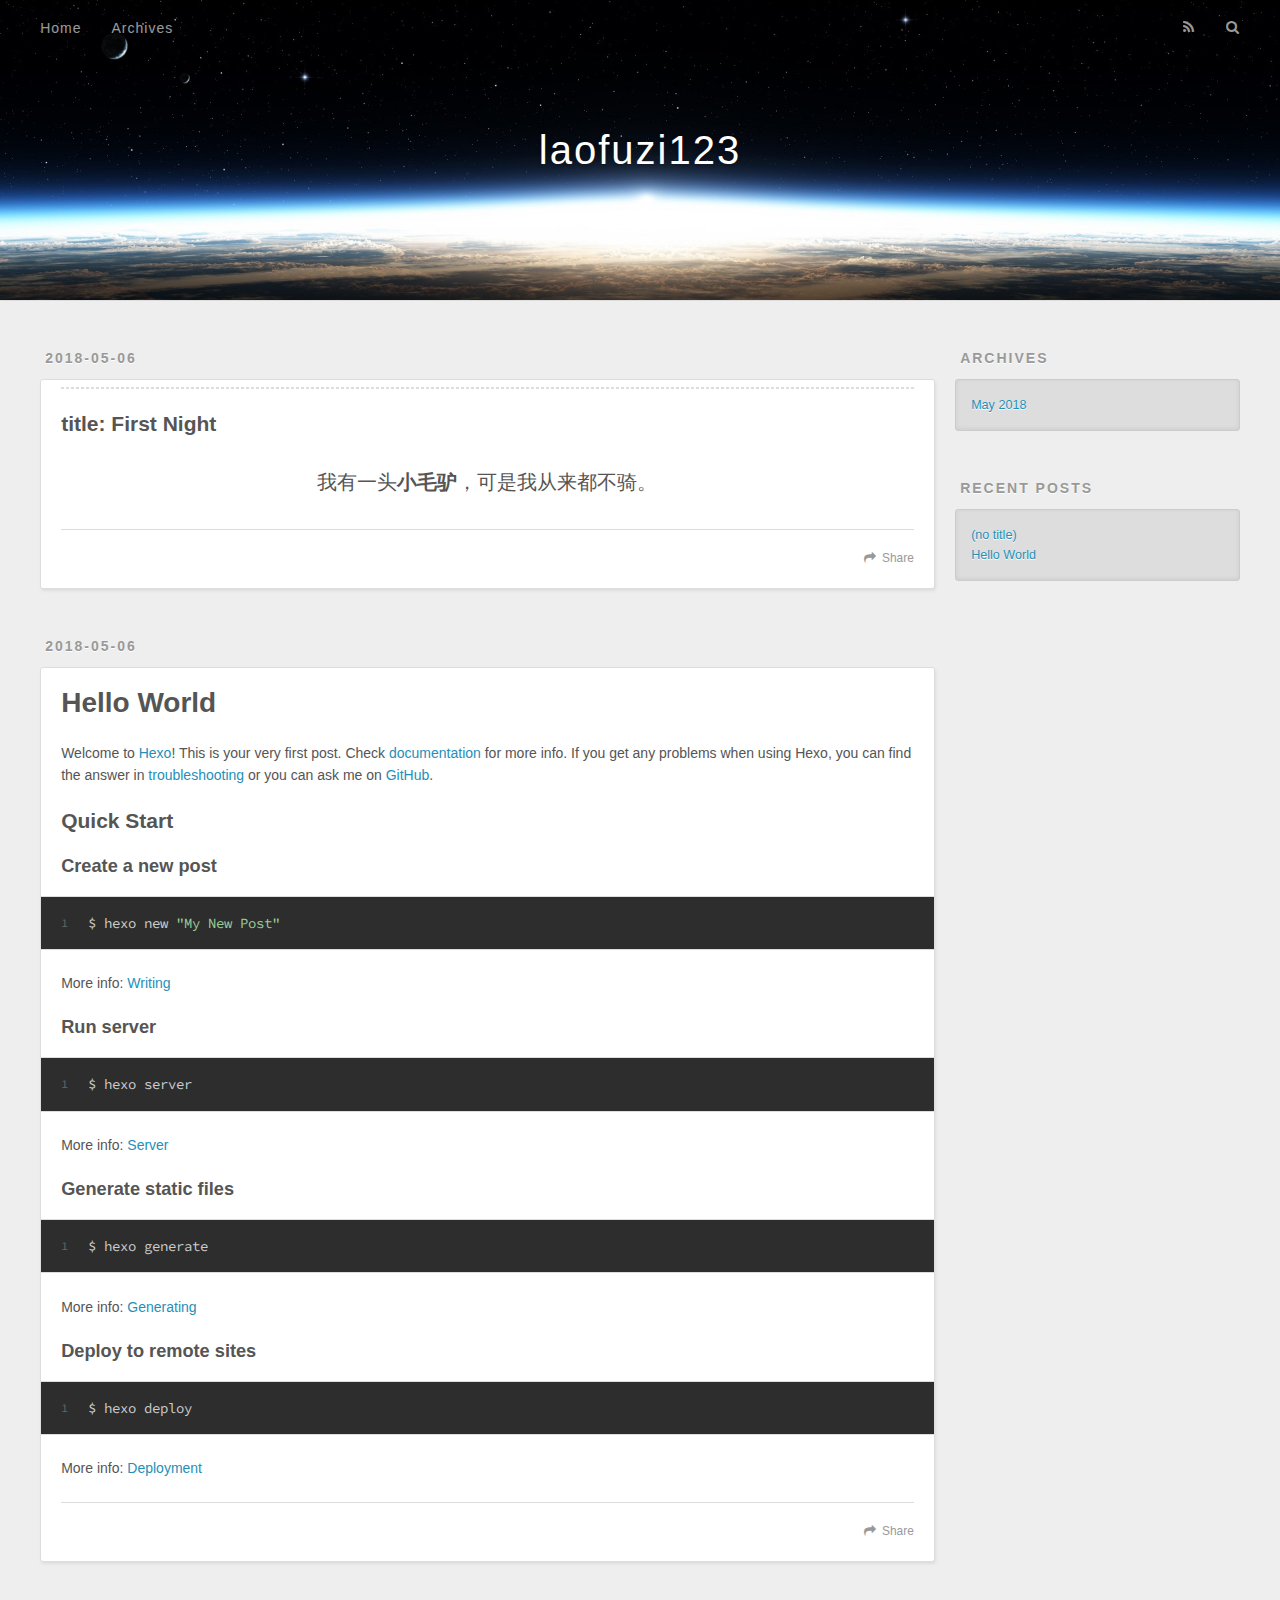
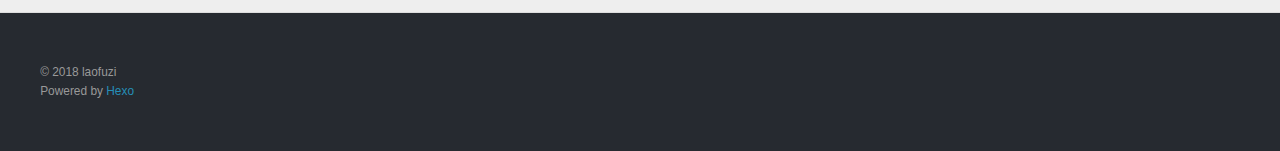
==== index.html @ 3453f707 "Site updated: 2018-05-06 23:16:18" ====
<!DOCTYPE html>
<html>
<head>
  <meta charset="utf-8">
  
  <title>laofuzi123</title>
  <meta name="viewport" content="width=device-width, initial-scale=1, maximum-scale=1">
  <meta property="og:type" content="website">
<meta property="og:title" content="laofuzi123">
<meta property="og:url" content="http://yoursite.com/index.html">
<meta property="og:site_name" content="laofuzi123">
<meta property="og:locale" content="zh-Hans">
<meta name="twitter:card" content="summary">
<meta name="twitter:title" content="laofuzi123">
  
    <link rel="alternate" href="/atom.xml" title="laofuzi123" type="application/atom+xml">
  
  
    <link rel="icon" href="/favicon.png">
  
  
    <link href="//fonts.googleapis.com/css?family=Source+Code+Pro" rel="stylesheet" type="text/css">
  
  <link rel="stylesheet" href="/css/style.css">
  

</head>

<body>
  <div id="container">
    <div id="wrap">
      <header id="header">
  <div id="banner"></div>
  <div id="header-outer" class="outer">
    <div id="header-title" class="inner">
      <h1 id="logo-wrap">
        <a href="/" id="logo">laofuzi123</a>
      </h1>
      
    </div>
    <div id="header-inner" class="inner">
      <nav id="main-nav">
        <a id="main-nav-toggle" class="nav-icon"></a>
        
          <a class="main-nav-link" href="/">Home</a>
        
          <a class="main-nav-link" href="/archives">Archives</a>
        
      </nav>
      <nav id="sub-nav">
        
          <a id="nav-rss-link" class="nav-icon" href="/atom.xml" title="RSS Feed"></a>
        
        <a id="nav-search-btn" class="nav-icon" title="Search"></a>
      </nav>
      <div id="search-form-wrap">
        <form action="//google.com/search" method="get" accept-charset="UTF-8" class="search-form"><input type="search" name="q" class="search-form-input" placeholder="Search"><button type="submit" class="search-form-submit">&#xF002;</button><input type="hidden" name="sitesearch" value="http://yoursite.com"></form>
      </div>
    </div>
  </div>
</header>
      <div class="outer">
        <section id="main">
  
    <article id="post-FirstNight" class="article article-type-post" itemscope itemprop="blogPost">
  <div class="article-meta">
    <a href="/2018/05/06/FirstNight/" class="article-date">
  <time datetime="2018-05-06T15:12:41.440Z" itemprop="datePublished">2018-05-06</time>
</a>
    
  </div>
  <div class="article-inner">
    
    
    <div class="article-entry" itemprop="articleBody">
      
        <hr>
<h2 id="title-First-Night"><a href="#title-First-Night" class="headerlink" title=" title: First Night"></a> title: First Night</h2><blockquote>
<p>我有一头<strong>小毛驴</strong>，可是我从来都不骑。</p>
</blockquote>

      
    </div>
    <footer class="article-footer">
      <a data-url="http://yoursite.com/2018/05/06/FirstNight/" data-id="cjguymgsr0001g46t66s5u7cn" class="article-share-link">Share</a>
      
      
    </footer>
  </div>
  
</article>


  
    <article id="post-hello-world" class="article article-type-post" itemscope itemprop="blogPost">
  <div class="article-meta">
    <a href="/2018/05/06/hello-world/" class="article-date">
  <time datetime="2018-05-06T15:04:10.075Z" itemprop="datePublished">2018-05-06</time>
</a>
    
  </div>
  <div class="article-inner">
    
    
      <header class="article-header">
        
  
    <h1 itemprop="name">
      <a class="article-title" href="/2018/05/06/hello-world/">Hello World</a>
    </h1>
  

      </header>
    
    <div class="article-entry" itemprop="articleBody">
      
        <p>Welcome to <a href="https://hexo.io/" target="_blank" rel="noopener">Hexo</a>! This is your very first post. Check <a href="https://hexo.io/docs/" target="_blank" rel="noopener">documentation</a> for more info. If you get any problems when using Hexo, you can find the answer in <a href="https://hexo.io/docs/troubleshooting.html" target="_blank" rel="noopener">troubleshooting</a> or you can ask me on <a href="https://github.com/hexojs/hexo/issues" target="_blank" rel="noopener">GitHub</a>.</p>
<h2 id="Quick-Start"><a href="#Quick-Start" class="headerlink" title="Quick Start"></a>Quick Start</h2><h3 id="Create-a-new-post"><a href="#Create-a-new-post" class="headerlink" title="Create a new post"></a>Create a new post</h3><figure class="highlight bash"><table><tr><td class="gutter"><pre><span class="line">1</span><br></pre></td><td class="code"><pre><span class="line">$ hexo new <span class="string">"My New Post"</span></span><br></pre></td></tr></table></figure>
<p>More info: <a href="https://hexo.io/docs/writing.html" target="_blank" rel="noopener">Writing</a></p>
<h3 id="Run-server"><a href="#Run-server" class="headerlink" title="Run server"></a>Run server</h3><figure class="highlight bash"><table><tr><td class="gutter"><pre><span class="line">1</span><br></pre></td><td class="code"><pre><span class="line">$ hexo server</span><br></pre></td></tr></table></figure>
<p>More info: <a href="https://hexo.io/docs/server.html" target="_blank" rel="noopener">Server</a></p>
<h3 id="Generate-static-files"><a href="#Generate-static-files" class="headerlink" title="Generate static files"></a>Generate static files</h3><figure class="highlight bash"><table><tr><td class="gutter"><pre><span class="line">1</span><br></pre></td><td class="code"><pre><span class="line">$ hexo generate</span><br></pre></td></tr></table></figure>
<p>More info: <a href="https://hexo.io/docs/generating.html" target="_blank" rel="noopener">Generating</a></p>
<h3 id="Deploy-to-remote-sites"><a href="#Deploy-to-remote-sites" class="headerlink" title="Deploy to remote sites"></a>Deploy to remote sites</h3><figure class="highlight bash"><table><tr><td class="gutter"><pre><span class="line">1</span><br></pre></td><td class="code"><pre><span class="line">$ hexo deploy</span><br></pre></td></tr></table></figure>
<p>More info: <a href="https://hexo.io/docs/deployment.html" target="_blank" rel="noopener">Deployment</a></p>

      
    </div>
    <footer class="article-footer">
      <a data-url="http://yoursite.com/2018/05/06/hello-world/" data-id="cjguymgsk0000g46t10ls6w3g" class="article-share-link">Share</a>
      
      
    </footer>
  </div>
  
</article>


  

</section>
        
          <aside id="sidebar">
  
    

  
    

  
    
  
    
  <div class="widget-wrap">
    <h3 class="widget-title">Archives</h3>
    <div class="widget">
      <ul class="archive-list"><li class="archive-list-item"><a class="archive-list-link" href="/archives/2018/05/">May 2018</a></li></ul>
    </div>
  </div>


  
    
  <div class="widget-wrap">
    <h3 class="widget-title">Recent Posts</h3>
    <div class="widget">
      <ul>
        
          <li>
            <a href="/2018/05/06/FirstNight/">(no title)</a>
          </li>
        
          <li>
            <a href="/2018/05/06/hello-world/">Hello World</a>
          </li>
        
      </ul>
    </div>
  </div>

  
</aside>
        
      </div>
      <footer id="footer">
  
  <div class="outer">
    <div id="footer-info" class="inner">
      &copy; 2018 laofuzi<br>
      Powered by <a href="http://hexo.io/" target="_blank">Hexo</a>
    </div>
  </div>
</footer>
    </div>
    <nav id="mobile-nav">
  
    <a href="/" class="mobile-nav-link">Home</a>
  
    <a href="/archives" class="mobile-nav-link">Archives</a>
  
</nav>
    

<script src="//ajax.googleapis.com/ajax/libs/jquery/2.0.3/jquery.min.js"></script>


  <link rel="stylesheet" href="/fancybox/jquery.fancybox.css">
  <script src="/fancybox/jquery.fancybox.pack.js"></script>


<script src="/js/script.js"></script>

  </div>
</body>
</html>
---- css/style.css ----
body {
  width: 100%;
}
body:before,
body:after {
  content: "";
  display: table;
}
body:after {
  clear: both;
}
html,
body,
div,
span,
applet,
object,
iframe,
h1,
h2,
h3,
h4,
h5,
h6,
p,
blockquote,
pre,
a,
abbr,
acronym,
address,
big,
cite,
code,
del,
dfn,
em,
img,
ins,
kbd,
q,
s,
samp,
small,
strike,
strong,
sub,
sup,
tt,
var,
dl,
dt,
dd,
ol,
ul,
li,
fieldset,
form,
label,
legend,
table,
caption,
tbody,
tfoot,
thead,
tr,
th,
td {
  margin: 0;
  padding: 0;
  border: 0;
  outline: 0;
  font-weight: inherit;
  font-style: inherit;
  font-family: inherit;
  font-size: 100%;
  vertical-align: baseline;
}
body {
  line-height: 1;
  color: #000;
  background: #fff;
}
ol,
ul {
  list-style: none;
}
table {
  border-collapse: separate;
  border-spacing: 0;
  vertical-align: middle;
}
caption,
th,
td {
  text-align: left;
  font-weight: normal;
  vertical-align: middle;
}
a img {
  border: none;
}
input,
button {
  margin: 0;
  padding: 0;
}
input::-moz-focus-inner,
button::-moz-focus-inner {
  border: 0;
  padding: 0;
}
@font-face {
  font-family: FontAwesome;
  font-style: normal;
  font-weight: normal;
  src: url("fonts/fontawesome-webfont.eot?v=#4.0.3");
  src: url("fonts/fontawesome-webfont.eot?#iefix&v=#4.0.3") format("embedded-opentype"), url("fonts/fontawesome-webfont.woff?v=#4.0.3") format("woff"), url("fonts/fontawesome-webfont.ttf?v=#4.0.3") format("truetype"), url("fonts/fontawesome-webfont.svg#fontawesomeregular?v=#4.0.3") format("svg");
}
html,
body,
#container {
  height: 100%;
}
body {
  background: #eee;
  font: 14px "Helvetica Neue", Helvetica, Arial, sans-serif;
  -webkit-text-size-adjust: 100%;
}
.outer {
  max-width: 1220px;
  margin: 0 auto;
  padding: 0 20px;
}
.outer:before,
.outer:after {
  content: "";
  display: table;
}
.outer:after {
  clear: both;
}
.inner {
  display: inline;
  float: left;
  width: 98.33333333333333%;
  margin: 0 0.833333333333333%;
}
.left,
.alignleft {
  float: left;
}
.right,
.alignright {
  float: right;
}
.clear {
  clear: both;
}
#container {
  position: relative;
}
.mobile-nav-on {
  overflow: hidden;
}
#wrap {
  height: 100%;
  width: 100%;
  position: absolute;
  top: 0;
  left: 0;
  -webkit-transition: 0.2s ease-out;
  -moz-transition: 0.2s ease-out;
  -ms-transition: 0.2s ease-out;
  transition: 0.2s ease-out;
  z-index: 1;
  background: #eee;
}
.mobile-nav-on #wrap {
  left: 280px;
}
@media screen and (min-width: 768px) {
  #main {
    display: inline;
    float: left;
    width: 73.33333333333333%;
    margin: 0 0.833333333333333%;
  }
}
.article-date,
.article-category-link,
.archive-year,
.widget-title {
  text-decoration: none;
  text-transform: uppercase;
  letter-spacing: 2px;
  color: #999;
  margin-bottom: 1em;
  margin-left: 5px;
  line-height: 1em;
  text-shadow: 0 1px #fff;
  font-weight: bold;
}
.article-inner,
.archive-article-inner {
  background: #fff;
  -webkit-box-shadow: 1px 2px 3px #ddd;
  box-shadow: 1px 2px 3px #ddd;
  border: 1px solid #ddd;
  border-radius: 3px;
}
.article-entry h1,
.widget h1 {
  font-size: 2em;
}
.article-entry h2,
.widget h2 {
  font-size: 1.5em;
}
.article-entry h3,
.widget h3 {
  font-size: 1.3em;
}
.article-entry h4,
.widget h4 {
  font-size: 1.2em;
}
.article-entry h5,
.widget h5 {
  font-size: 1em;
}
.article-entry h6,
.widget h6 {
  font-size: 1em;
  color: #999;
}
.article-entry hr,
.widget hr {
  border: 1px dashed #ddd;
}
.article-entry strong,
.widget strong {
  font-weight: bold;
}
.article-entry em,
.widget em,
.article-entry cite,
.widget cite {
  font-style: italic;
}
.article-entry sup,
.widget sup,
.article-entry sub,
.widget sub {
  font-size: 0.75em;
  line-height: 0;
  position: relative;
  vertical-align: baseline;
}
.article-entry sup,
.widget sup {
  top: -0.5em;
}
.article-entry sub,
.widget sub {
  bottom: -0.2em;
}
.article-entry small,
.widget small {
  font-size: 0.85em;
}
.article-entry acronym,
.widget acronym,
.article-entry abbr,
.widget abbr {
  border-bottom: 1px dotted;
}
.article-entry ul,
.widget ul,
.article-entry ol,
.widget ol,
.article-entry dl,
.widget dl {
  margin: 0 20px;
  line-height: 1.6em;
}
.article-entry ul ul,
.widget ul ul,
.article-entry ol ul,
.widget ol ul,
.article-entry ul ol,
.widget ul ol,
.article-entry ol ol,
.widget ol ol {
  margin-top: 0;
  margin-bottom: 0;
}
.article-entry ul,
.widget ul {
  list-style: disc;
}
.article-entry ol,
.widget ol {
  list-style: decimal;
}
.article-entry dt,
.widget dt {
  font-weight: bold;
}
#header {
  height: 300px;
  position: relative;
  border-bottom: 1px solid #ddd;
}
#header:before,
#header:after {
  content: "";
  position: absolute;
  left: 0;
  right: 0;
  height: 40px;
}
#header:before {
  top: 0;
  background: -webkit-linear-gradient(rgba(0,0,0,0.2), transparent);
  background: -moz-linear-gradient(rgba(0,0,0,0.2), transparent);
  background: -ms-linear-gradient(rgba(0,0,0,0.2), transparent);
  background: linear-gradient(rgba(0,0,0,0.2), transparent);
}
#header:after {
  bottom: 0;
  background: -webkit-linear-gradient(transparent, rgba(0,0,0,0.2));
  background: -moz-linear-gradient(transparent, rgba(0,0,0,0.2));
  background: -ms-linear-gradient(transparent, rgba(0,0,0,0.2));
  background: linear-gradient(transparent, rgba(0,0,0,0.2));
}
#header-outer {
  height: 100%;
  position: relative;
}
#header-inner {
  position: relative;
  overflow: hidden;
}
#banner {
  position: absolute;
  top: 0;
  left: 0;
  width: 100%;
  height: 100%;
  background: url("images/banner.jpg") center #000;
  -webkit-background-size: cover;
  -moz-background-size: cover;
  background-size: cover;
  z-index: -1;
}
#header-title {
  text-align: center;
  height: 40px;
  position: absolute;
  top: 50%;
  left: 0;
  margin-top: -20px;
}
#logo,
#subtitle {
  text-decoration: none;
  color: #fff;
  font-weight: 300;
  text-shadow: 0 1px 4px rgba(0,0,0,0.3);
}
#logo {
  font-size: 40px;
  line-height: 40px;
  letter-spacing: 2px;
}
#subtitle {
  font-size: 16px;
  line-height: 16px;
  letter-spacing: 1px;
}
#subtitle-wrap {
  margin-top: 16px;
}
#main-nav {
  float: left;
  margin-left: -15px;
}
.nav-icon,
.main-nav-link {
  float: left;
  color: #fff;
  opacity: 0.6;
  text-decoration: none;
  text-shadow: 0 1px rgba(0,0,0,0.2);
  -webkit-transition: opacity 0.2s;
  -moz-transition: opacity 0.2s;
  -ms-transition: opacity 0.2s;
  transition: opacity 0.2s;
  display: block;
  padding: 20px 15px;
}
.nav-icon:hover,
.main-nav-link:hover {
  opacity: 1;
}
.nav-icon {
  font-family: FontAwesome;
  text-align: center;
  font-size: 14px;
  width: 14px;
  height: 14px;
  padding: 20px 15px;
  position: relative;
  cursor: pointer;
}
.main-nav-link {
  font-weight: 300;
  letter-spacing: 1px;
}
@media screen and (max-width: 479px) {
  .main-nav-link {
    display: none;
  }
}
#main-nav-toggle {
  display: none;
}
#main-nav-toggle:before {
  content: "\f0c9";
}
@media screen and (max-width: 479px) {
  #main-nav-toggle {
    display: block;
  }
}
#sub-nav {
  float: right;
  margin-right: -15px;
}
#nav-rss-link:before {
  content: "\f09e";
}
#nav-search-btn:before {
  content: "\f002";
}
#search-form-wrap {
  position: absolute;
  top: 15px;
  width: 150px;
  height: 30px;
  right: -150px;
  opacity: 0;
  -webkit-transition: 0.2s ease-out;
  -moz-transition: 0.2s ease-out;
  -ms-transition: 0.2s ease-out;
  transition: 0.2s ease-out;
}
#search-form-wrap.on {
  opacity: 1;
  right: 0;
}
@media screen and (max-width: 479px) {
  #search-form-wrap {
    width: 100%;
    right: -100%;
  }
}
.search-form {
  position: absolute;
  top: 0;
  left: 0;
  right: 0;
  background: #fff;
  padding: 5px 15px;
  border-radius: 15px;
  -webkit-box-shadow: 0 0 10px rgba(0,0,0,0.3);
  box-shadow: 0 0 10px rgba(0,0,0,0.3);
}
.search-form-input {
  border: none;
  background: none;
  color: #555;
  width: 100%;
  font: 13px "Helvetica Neue", Helvetica, Arial, sans-serif;
  outline: none;
}
.search-form-input::-webkit-search-results-decoration,
.search-form-input::-webkit-search-cancel-button {
  -webkit-appearance: none;
}
.search-form-submit {
  position: absolute;
  top: 50%;
  right: 10px;
  margin-top: -7px;
  font: 13px FontAwesome;
  border: none;
  background: none;
  color: #bbb;
  cursor: pointer;
}
.search-form-submit:hover,
.search-form-submit:focus {
  color: #777;
}
.article {
  margin: 50px 0;
}
.article-inner {
  overflow: hidden;
}
.article-meta:before,
.article-meta:after {
  content: "";
  display: table;
}
.article-meta:after {
  clear: both;
}
.article-date {
  float: left;
}
.article-category {
  float: left;
  line-height: 1em;
  color: #ccc;
  text-shadow: 0 1px #fff;
  margin-left: 8px;
}
.article-category:before {
  content: "\2022";
}
.article-category-link {
  margin: 0 12px 1em;
}
.article-header {
  padding: 20px 20px 0;
}
.article-title {
  text-decoration: none;
  font-size: 2em;
  font-weight: bold;
  color: #555;
  line-height: 1.1em;
  -webkit-transition: color 0.2s;
  -moz-transition: color 0.2s;
  -ms-transition: color 0.2s;
  transition: color 0.2s;
}
a.article-title:hover {
  color: #258fb8;
}
.article-entry {
  color: #555;
  padding: 0 20px;
}
.article-entry:before,
.article-entry:after {
  content: "";
  display: table;
}
.article-entry:after {
  clear: both;
}
.article-entry p,
.article-entry table {
  line-height: 1.6em;
  margin: 1.6em 0;
}
.article-entry h1,
.article-entry h2,
.article-entry h3,
.article-entry h4,
.article-entry h5,
.article-entry h6 {
  font-weight: bold;
}
.article-entry h1,
.article-entry h2,
.article-entry h3,
.article-entry h4,
.article-entry h5,
.article-entry h6 {
  line-height: 1.1em;
  margin: 1.1em 0;
}
.article-entry a {
  color: #258fb8;
  text-decoration: none;
}
.article-entry a:hover {
  text-decoration: underline;
}
.article-entry ul,
.article-entry ol,
.article-entry dl {
  margin-top: 1.6em;
  margin-bottom: 1.6em;
}
.article-entry img,
.article-entry video {
  max-width: 100%;
  height: auto;
  display: block;
  margin: auto;
}
.article-entry iframe {
  border: none;
}
.article-entry table {
  width: 100%;
  border-collapse: collapse;
  border-spacing: 0;
}
.article-entry th {
  font-weight: bold;
  border-bottom: 3px solid #ddd;
  padding-bottom: 0.5em;
}
.article-entry td {
  border-bottom: 1px solid #ddd;
  padding: 10px 0;
}
.article-entry blockquote {
  font-family: Georgia, "Times New Roman", serif;
  font-size: 1.4em;
  margin: 1.6em 20px;
  text-align: center;
}
.article-entry blockquote footer {
  font-size: 14px;
  margin: 1.6em 0;
  font-family: "Helvetica Neue", Helvetica, Arial, sans-serif;
}
.article-entry blockquote footer cite:before {
  content: "—";
  padding: 0 0.5em;
}
.article-entry .pullquote {
  text-align: left;
  width: 45%;
  margin: 0;
}
.article-entry .pullquote.left {
  margin-left: 0.5em;
  margin-right: 1em;
}
.article-entry .pullquote.right {
  margin-right: 0.5em;
  margin-left: 1em;
}
.article-entry .caption {
  color: #999;
  display: block;
  font-size: 0.9em;
  margin-top: 0.5em;
  position: relative;
  text-align: center;
}
.article-entry .video-container {
  position: relative;
  padding-top: 56.25%;
  height: 0;
  overflow: hidden;
}
.article-entry .video-container iframe,
.article-entry .video-container object,
.article-entry .video-container embed {
  position: absolute;
  top: 0;
  left: 0;
  width: 100%;
  height: 100%;
  margin-top: 0;
}
.article-more-link a {
  display: inline-block;
  line-height: 1em;
  padding: 6px 15px;
  border-radius: 15px;
  background: #eee;
  color: #999;
  text-shadow: 0 1px #fff;
  text-decoration: none;
}
.article-more-link a:hover {
  background: #258fb8;
  color: #fff;
  text-decoration: none;
  text-shadow: 0 1px #1e7293;
}
.article-footer {
  font-size: 0.85em;
  line-height: 1.6em;
  border-top: 1px solid #ddd;
  padding-top: 1.6em;
  margin: 0 20px 20px;
}
.article-footer:before,
.article-footer:after {
  content: "";
  display: table;
}
.article-footer:after {
  clear: both;
}
.article-footer a {
  color: #999;
  text-decoration: none;
}
.article-footer a:hover {
  color: #555;
}
.article-tag-list-item {
  float: left;
  margin-right: 10px;
}
.article-tag-list-link:before {
  content: "#";
}
.article-comment-link {
  float: right;
}
.article-comment-link:before {
  content: "\f075";
  font-family: FontAwesome;
  padding-right: 8px;
}
.article-share-link {
  cursor: pointer;
  float: right;
  margin-left: 20px;
}
.article-share-link:before {
  content: "\f064";
  font-family: FontAwesome;
  padding-right: 6px;
}
#article-nav {
  position: relative;
}
#article-nav:before,
#article-nav:after {
  content: "";
  display: table;
}
#article-nav:after {
  clear: both;
}
@media screen and (min-width: 768px) {
  #article-nav {
    margin: 50px 0;
  }
  #article-nav:before {
    width: 8px;
    height: 8px;
    position: absolute;
    top: 50%;
    left: 50%;
    margin-top: -4px;
    margin-left: -4px;
    content: "";
    border-radius: 50%;
    background: #ddd;
    -webkit-box-shadow: 0 1px 2px #fff;
    box-shadow: 0 1px 2px #fff;
  }
}
.article-nav-link-wrap {
  text-decoration: none;
  text-shadow: 0 1px #fff;
  color: #999;
  -webkit-box-sizing: border-box;
  -moz-box-sizing: border-box;
  box-sizing: border-box;
  margin-top: 50px;
  text-align: center;
  display: block;
}
.article-nav-link-wrap:hover {
  color: #555;
}
@media screen and (min-width: 768px) {
  .article-nav-link-wrap {
    width: 50%;
    margin-top: 0;
  }
}
@media screen and (min-width: 768px) {
  #article-nav-newer {
    float: left;
    text-align: right;
    padding-right: 20px;
  }
}
@media screen and (min-width: 768px) {
  #article-nav-older {
    float: right;
    text-align: left;
    padding-left: 20px;
  }
}
.article-nav-caption {
  text-transform: uppercase;
  letter-spacing: 2px;
  color: #ddd;
  line-height: 1em;
  font-weight: bold;
}
#article-nav-newer .article-nav-caption {
  margin-right: -2px;
}
.article-nav-title {
  font-size: 0.85em;
  line-height: 1.6em;
  margin-top: 0.5em;
}
.article-share-box {
  position: absolute;
  display: none;
  background: #fff;
  -webkit-box-shadow: 1px 2px 10px rgba(0,0,0,0.2);
  box-shadow: 1px 2px 10px rgba(0,0,0,0.2);
  border-radius: 3px;
  margin-left: -145px;
  overflow: hidden;
  z-index: 1;
}
.article-share-box.on {
  display: block;
}
.article-share-input {
  width: 100%;
  background: none;
  -webkit-box-sizing: border-box;
  -moz-box-sizing: border-box;
  box-sizing: border-box;
  font: 14px "Helvetica Neue", Helvetica, Arial, sans-serif;
  padding: 0 15px;
  color: #555;
  outline: none;
  border: 1px solid #ddd;
  border-radius: 3px 3px 0 0;
  height: 36px;
  line-height: 36px;
}
.article-share-links {
  background: #eee;
}
.article-share-links:before,
.article-share-links:after {
  content: "";
  display: table;
}
.article-share-links:after {
  clear: both;
}
.article-share-twitter,
.article-share-facebook,
.article-share-pinterest,
.article-share-google {
  width: 50px;
  height: 36px;
  display: block;
  float: left;
  position: relative;
  color: #999;
  text-shadow: 0 1px #fff;
}
.article-share-twitter:before,
.article-share-facebook:before,
.article-share-pinterest:before,
.article-share-google:before {
  font-size: 20px;
  font-family: FontAwesome;
  width: 20px;
  height: 20px;
  position: absolute;
  top: 50%;
  left: 50%;
  margin-top: -10px;
  margin-left: -10px;
  text-align: center;
}
.article-share-twitter:hover,
.article-share-facebook:hover,
.article-share-pinterest:hover,
.article-share-google:hover {
  color: #fff;
}
.article-share-twitter:before {
  content: "\f099";
}
.article-share-twitter:hover {
  background: #00aced;
  text-shadow: 0 1px #008abe;
}
.article-share-facebook:before {
  content: "\f09a";
}
.article-share-facebook:hover {
  background: #3b5998;
  text-shadow: 0 1px #2f477a;
}
.article-share-pinterest:before {
  content: "\f0d2";
}
.article-share-pinterest:hover {
  background: #cb2027;
  text-shadow: 0 1px #a21a1f;
}
.article-share-google:before {
  content: "\f0d5";
}
.article-share-google:hover {
  background: #dd4b39;
  text-shadow: 0 1px #be3221;
}
.article-gallery {
  background: #000;
  position: relative;
}
.article-gallery-photos {
  position: relative;
  overflow: hidden;
}
.article-gallery-img {
  display: none;
  max-width: 100%;
}
.article-gallery-img:first-child {
  display: block;
}
.article-gallery-img.loaded {
  position: absolute;
  display: block;
}
.article-gallery-img img {
  display: block;
  max-width: 100%;
  margin: 0 auto;
}
#comments {
  background: #fff;
  -webkit-box-shadow: 1px 2px 3px #ddd;
  box-shadow: 1px 2px 3px #ddd;
  padding: 20px;
  border: 1px solid #ddd;
  border-radius: 3px;
  margin: 50px 0;
}
#comments a {
  color: #258fb8;
}
.archives-wrap {
  margin: 50px 0;
}
.archives:before,
.archives:after {
  content: "";
  display: table;
}
.archives:after {
  clear: both;
}
.archive-year-wrap {
  margin-bottom: 1em;
}
.archives {
  -webkit-column-gap: 10px;
  -moz-column-gap: 10px;
  column-gap: 10px;
}
@media screen and (min-width: 480px) and (max-width: 767px) {
  .archives {
    -webkit-column-count: 2;
    -moz-column-count: 2;
    column-count: 2;
  }
}
@media screen and (min-width: 768px) {
  .archives {
    -webkit-column-count: 3;
    -moz-column-count: 3;
    column-count: 3;
  }
}
.archive-article {
  -webkit-column-break-inside: avoid;
  page-break-inside: avoid;
  overflow: hidden;
  break-inside: avoid-column;
}
.archive-article-inner {
  padding: 10px;
  margin-bottom: 15px;
}
.archive-article-title {
  text-decoration: none;
  font-weight: bold;
  color: #555;
  -webkit-transition: color 0.2s;
  -moz-transition: color 0.2s;
  -ms-transition: color 0.2s;
  transition: color 0.2s;
  line-height: 1.6em;
}
.archive-article-title:hover {
  color: #258fb8;
}
.archive-article-footer {
  margin-top: 1em;
}
.archive-article-date {
  color: #999;
  text-decoration: none;
  font-size: 0.85em;
  line-height: 1em;
  margin-bottom: 0.5em;
  display: block;
}
#page-nav {
  margin: 50px auto;
  background: #fff;
  -webkit-box-shadow: 1px 2px 3px #ddd;
  box-shadow: 1px 2px 3px #ddd;
  border: 1px solid #ddd;
  border-radius: 3px;
  text-align: center;
  color: #999;
  overflow: hidden;
}
#page-nav:before,
#page-nav:after {
  content: "";
  display: table;
}
#page-nav:after {
  clear: both;
}
#page-nav a,
#page-nav span {
  padding: 10px 20px;
  line-height: 1;
  height: 2ex;
}
#page-nav a {
  color: #999;
  text-decoration: none;
}
#page-nav a:hover {
  background: #999;
  color: #fff;
}
#page-nav .prev {
  float: left;
}
#page-nav .next {
  float: right;
}
#page-nav .page-number {
  display: inline-block;
}
@media screen and (max-width: 479px) {
  #page-nav .page-number {
    display: none;
  }
}
#page-nav .current {
  color: #555;
  font-weight: bold;
}
#page-nav .space {
  color: #ddd;
}
#footer {
  background: #262a30;
  padding: 50px 0;
  border-top: 1px solid #ddd;
  color: #999;
}
#footer a {
  color: #258fb8;
  text-decoration: none;
}
#footer a:hover {
  text-decoration: underline;
}
#footer-info {
  line-height: 1.6em;
  font-size: 0.85em;
}
.article-entry pre,
.article-entry .highlight {
  background: #2d2d2d;
  margin: 0 -20px;
  padding: 15px 20px;
  border-style: solid;
  border-color: #ddd;
  border-width: 1px 0;
  overflow: auto;
  color: #ccc;
  line-height: 22.400000000000002px;
}
.article-entry .highlight .gutter pre,
.article-entry .gist .gist-file .gist-data .line-numbers {
  color: #666;
  font-size: 0.85em;
}
.article-entry pre,
.article-entry code {
  font-family: "Source Code Pro", Consolas, Monaco, Menlo, Consolas, monospace;
}
.article-entry code {
  background: #eee;
  text-shadow: 0 1px #fff;
  padding: 0 0.3em;
}
.article-entry pre code {
  background: none;
  text-shadow: none;
  padding: 0;
}
.article-entry .highlight pre {
  border: none;
  margin: 0;
  padding: 0;
}
.article-entry .highlight table {
  margin: 0;
  width: auto;
}
.article-entry .highlight td {
  border: none;
  padding: 0;
}
.article-entry .highlight figcaption {
  font-size: 0.85em;
  color: #999;
  line-height: 1em;
  margin-bottom: 1em;
}
.article-entry .highlight figcaption:before,
.article-entry .highlight figcaption:after {
  content: "";
  display: table;
}
.article-entry .highlight figcaption:after {
  clear: both;
}
.article-entry .highlight figcaption a {
  float: right;
}
.article-entry .highlight .gutter pre {
  text-align: right;
  padding-right: 20px;
}
.article-entry .highlight .line {
  height: 22.400000000000002px;
}
.article-entry .highlight .line.marked {
  background: #515151;
}
.article-entry .gist {
  margin: 0 -20px;
  border-style: solid;
  border-color: #ddd;
  border-width: 1px 0;
  background: #2d2d2d;
  padding: 15px 20px 15px 0;
}
.article-entry .gist .gist-file {
  border: none;
  font-family: "Source Code Pro", Consolas, Monaco, Menlo, Consolas, monospace;
  margin: 0;
}
.article-entry .gist .gist-file .gist-data {
  background: none;
  border: none;
}
.article-entry .gist .gist-file .gist-data .line-numbers {
  background: none;
  border: none;
  padding: 0 20px 0 0;
}
.article-entry .gist .gist-file .gist-data .line-data {
  padding: 0 !important;
}
.article-entry .gist .gist-file .highlight {
  margin: 0;
  padding: 0;
  border: none;
}
.article-entry .gist .gist-file .gist-meta {
  background: #2d2d2d;
  color: #999;
  font: 0.85em "Helvetica Neue", Helvetica, Arial, sans-serif;
  text-shadow: 0 0;
  padding: 0;
  margin-top: 1em;
  margin-left: 20px;
}
.article-entry .gist .gist-file .gist-meta a {
  color: #258fb8;
  font-weight: normal;
}
.article-entry .gist .gist-file .gist-meta a:hover {
  text-decoration: underline;
}
pre .comment,
pre .title {
  color: #999;
}
pre .variable,
pre .attribute,
pre .tag,
pre .regexp,
pre .ruby .constant,
pre .xml .tag .title,
pre .xml .pi,
pre .xml .doctype,
pre .html .doctype,
pre .css .id,
pre .css .class,
pre .css .pseudo {
  color: #f2777a;
}
pre .number,
pre .preprocessor,
pre .built_in,
pre .literal,
pre .params,
pre .constant {
  color: #f99157;
}
pre .class,
pre .ruby .class .title,
pre .css .rules .attribute {
  color: #9c9;
}
pre .string,
pre .value,
pre .inheritance,
pre .header,
pre .ruby .symbol,
pre .xml .cdata {
  color: #9c9;
}
pre .css .hexcolor {
  color: #6cc;
}
pre .function,
pre .python .decorator,
pre .python .title,
pre .ruby .function .title,
pre .ruby .title .keyword,
pre .perl .sub,
pre .javascript .title,
pre .coffeescript .title {
  color: #69c;
}
pre .keyword,
pre .javascript .function {
  color: #c9c;
}
@media screen and (max-width: 479px) {
  #mobile-nav {
    position: absolute;
    top: 0;
    left: 0;
    width: 280px;
    height: 100%;
    background: #191919;
    border-right: 1px solid #fff;
  }
}
@media screen and (max-width: 479px) {
  .mobile-nav-link {
    display: block;
    color: #999;
    text-decoration: none;
    padding: 15px 20px;
    font-weight: bold;
  }
  .mobile-nav-link:hover {
    color: #fff;
  }
}
@media screen and (min-width: 768px) {
  #sidebar {
    display: inline;
    float: left;
    width: 23.333333333333332%;
    margin: 0 0.833333333333333%;
  }
}
.widget-wrap {
  margin: 50px 0;
}
.widget {
  color: #777;
  text-shadow: 0 1px #fff;
  background: #ddd;
  -webkit-box-shadow: 0 -1px 4px #ccc inset;
  box-shadow: 0 -1px 4px #ccc inset;
  border: 1px solid #ccc;
  padding: 15px;
  border-radius: 3px;
}
.widget a {
  color: #258fb8;
  text-decoration: none;
}
.widget a:hover {
  text-decoration: underline;
}
.widget ul ul,
.widget ol ul,
.widget dl ul,
.widget ul ol,
.widget ol ol,
.widget dl ol,
.widget ul dl,
.widget ol dl,
.widget dl dl {
  margin-left: 15px;
  list-style: disc;
}
.widget {
  line-height: 1.6em;
  word-wrap: break-word;
  font-size: 0.9em;
}
.widget ul,
.widget ol {
  list-style: none;
  margin: 0;
}
.widget ul ul,
.widget ol ul,
.widget ul ol,
.widget ol ol {
  margin: 0 20px;
}
.widget ul ul,
.widget ol ul {
  list-style: disc;
}
.widget ul ol,
.widget ol ol {
  list-style: decimal;
}
.category-list-count,
.tag-list-count,
.archive-list-count {
  padding-left: 5px;
  color: #999;
  font-size: 0.85em;
}
.category-list-count:before,
.tag-list-count:before,
.archive-list-count:before {
  content: "(";
}
.category-list-count:after,
.tag-list-count:after,
.archive-list-count:after {
  content: ")";
}
.tagcloud a {
  margin-right: 5px;
  display: inline-block;
}
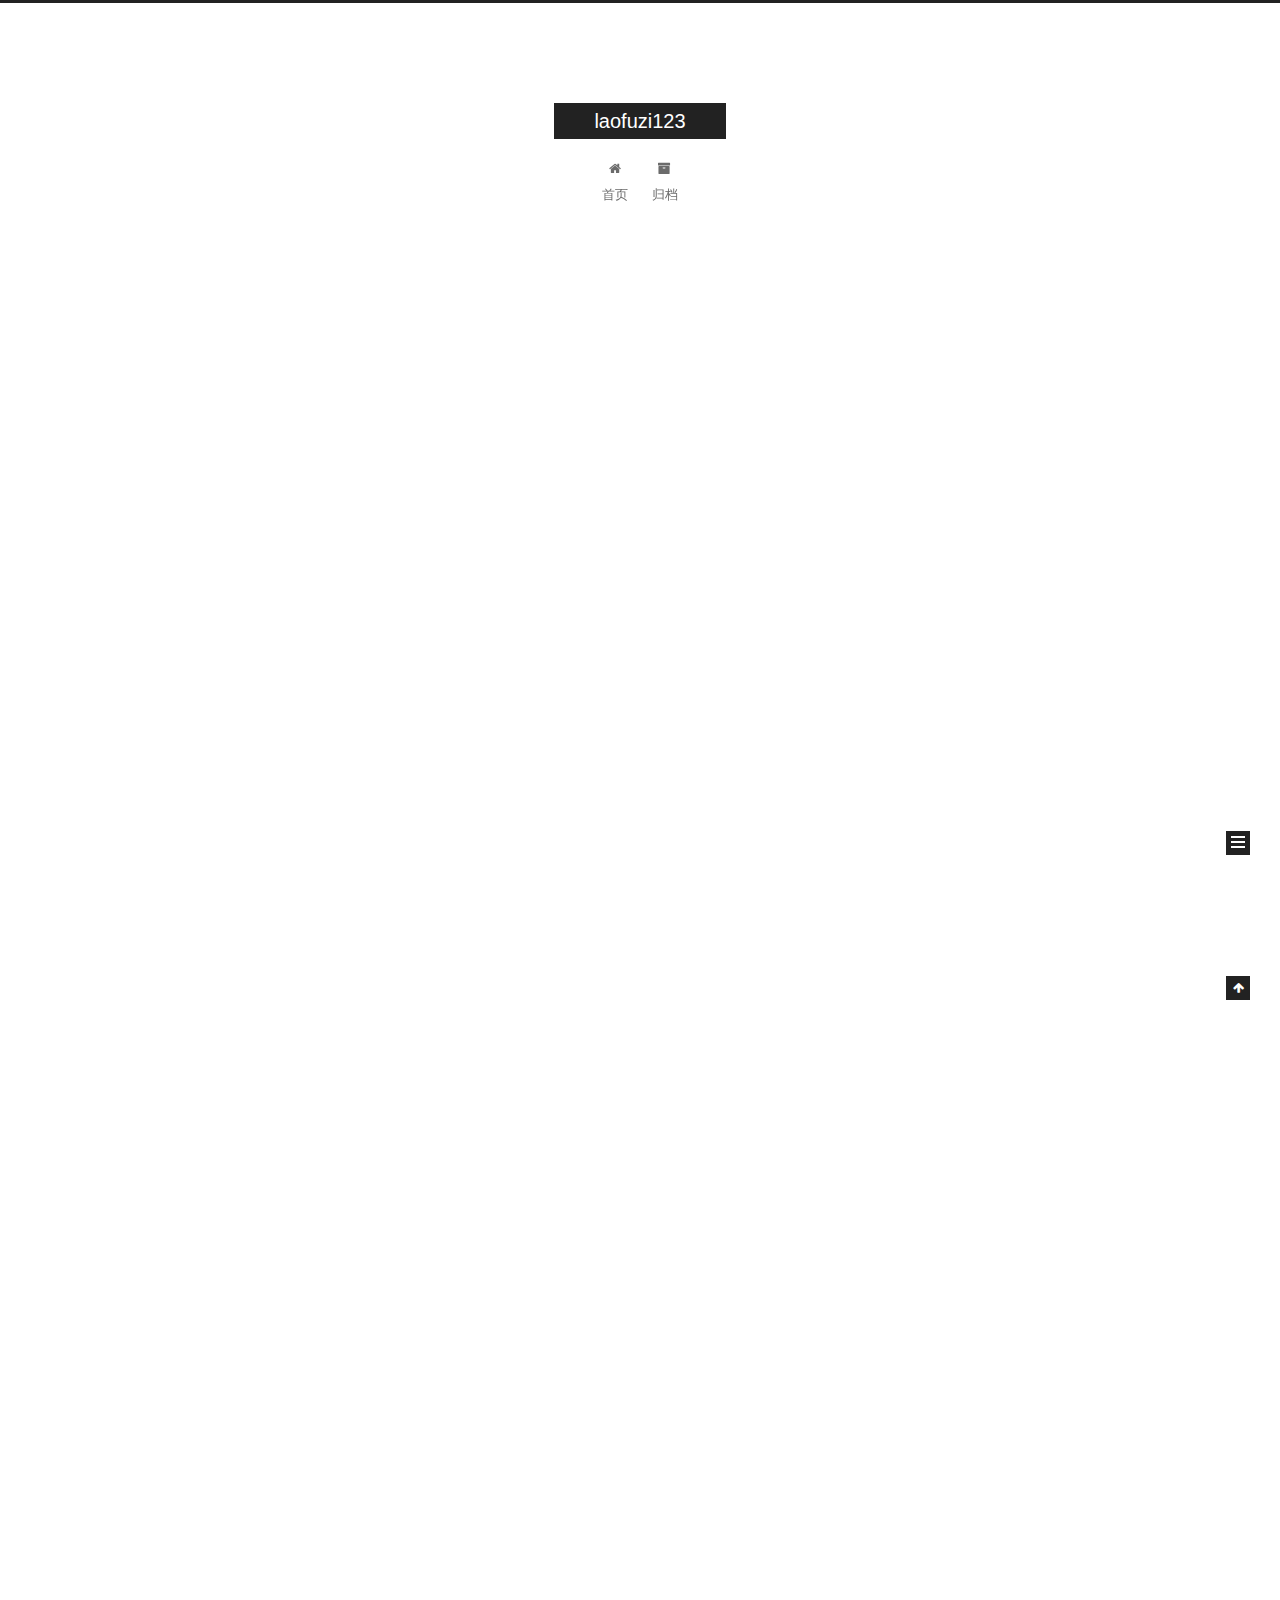
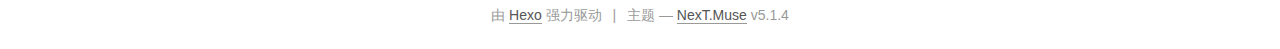
==== commit d33f45b8: "Site updated: 2018-05-07 00:11:22" ====
--- a/index.html
+++ b/index.html
@@ -1,120 +1,717 @@
 <!DOCTYPE html>
-<html>
+
+
+
+  
+
+
+<html class="theme-next muse use-motion" lang="zh-Hans">
 <head>
-  <meta charset="utf-8">
-  
-  <title>laofuzi123</title>
-  <meta name="viewport" content="width=device-width, initial-scale=1, maximum-scale=1">
-  <meta property="og:type" content="website">
+  <meta charset="UTF-8"/>
+<meta http-equiv="X-UA-Compatible" content="IE=edge" />
+<meta name="viewport" content="width=device-width, initial-scale=1, maximum-scale=1"/>
+<meta name="theme-color" content="#222">
+
+
+
+
+
+
+
+
+
+<meta http-equiv="Cache-Control" content="no-transform" />
+<meta http-equiv="Cache-Control" content="no-siteapp" />
+
+
+
+
+
+
+
+
+
+
+
+
+
+
+
+
+  
+  
+  <link href="/lib/fancybox/source/jquery.fancybox.css?v=2.1.5" rel="stylesheet" type="text/css" />
+
+
+
+
+
+
+
+<link href="/lib/font-awesome/css/font-awesome.min.css?v=4.6.2" rel="stylesheet" type="text/css" />
+
+<link href="/css/main.css?v=5.1.4" rel="stylesheet" type="text/css" />
+
+
+  <link rel="apple-touch-icon" sizes="180x180" href="/images/apple-touch-icon-next.png?v=5.1.4">
+
+
+  <link rel="icon" type="image/png" sizes="32x32" href="/images/favicon-32x32-next.png?v=5.1.4">
+
+
+  <link rel="icon" type="image/png" sizes="16x16" href="/images/favicon-16x16-next.png?v=5.1.4">
+
+
+  <link rel="mask-icon" href="/images/logo.svg?v=5.1.4" color="#222">
+
+
+
+
+
+  <meta name="keywords" content="Hexo, NexT" />
+
+
+
+
+
+
+
+
+
+
+<meta property="og:type" content="website">
 <meta property="og:title" content="laofuzi123">
 <meta property="og:url" content="http://yoursite.com/index.html">
 <meta property="og:site_name" content="laofuzi123">
 <meta property="og:locale" content="zh-Hans">
 <meta name="twitter:card" content="summary">
 <meta name="twitter:title" content="laofuzi123">
-  
-    <link rel="alternate" href="/atom.xml" title="laofuzi123" type="application/atom+xml">
-  
-  
-    <link rel="icon" href="/favicon.png">
-  
-  
-    <link href="//fonts.googleapis.com/css?family=Source+Code+Pro" rel="stylesheet" type="text/css">
-  
-  <link rel="stylesheet" href="/css/style.css">
-  
+
+
+
+<script type="text/javascript" id="hexo.configurations">
+  var NexT = window.NexT || {};
+  var CONFIG = {
+    root: '/',
+    scheme: 'Muse',
+    version: '5.1.4',
+    sidebar: {"position":"left","display":"post","offset":12,"b2t":false,"scrollpercent":false,"onmobile":false},
+    fancybox: true,
+    tabs: true,
+    motion: {"enable":true,"async":false,"transition":{"post_block":"fadeIn","post_header":"slideDownIn","post_body":"slideDownIn","coll_header":"slideLeftIn","sidebar":"slideUpIn"}},
+    duoshuo: {
+      userId: '0',
+      author: '博主'
+    },
+    algolia: {
+      applicationID: '',
+      apiKey: '',
+      indexName: '',
+      hits: {"per_page":10},
+      labels: {"input_placeholder":"Search for Posts","hits_empty":"We didn't find any results for the search: ${query}","hits_stats":"${hits} results found in ${time} ms"}
+    }
+  };
+</script>
+
+
+
+  <link rel="canonical" href="http://yoursite.com/"/>
+
+
+
+
+
+  <title>laofuzi123</title>
+  
+
+
+
+
+
+
+
 
 </head>
 
-<body>
-  <div id="container">
-    <div id="wrap">
-      <header id="header">
-  <div id="banner"></div>
-  <div id="header-outer" class="outer">
-    <div id="header-title" class="inner">
-      <h1 id="logo-wrap">
-        <a href="/" id="logo">laofuzi123</a>
-      </h1>
-      
+<body itemscope itemtype="http://schema.org/WebPage" lang="zh-Hans">
+
+  
+  
+    
+  
+
+  <div class="container sidebar-position-left 
+  page-home">
+    <div class="headband"></div>
+
+    <header id="header" class="header" itemscope itemtype="http://schema.org/WPHeader">
+      <div class="header-inner"><div class="site-brand-wrapper">
+  <div class="site-meta ">
+    
+
+    <div class="custom-logo-site-title">
+      <a href="/"  class="brand" rel="start">
+        <span class="logo-line-before"><i></i></span>
+        <span class="site-title">laofuzi123</span>
+        <span class="logo-line-after"><i></i></span>
+      </a>
     </div>
-    <div id="header-inner" class="inner">
-      <nav id="main-nav">
-        <a id="main-nav-toggle" class="nav-icon"></a>
-        
-          <a class="main-nav-link" href="/">Home</a>
-        
-          <a class="main-nav-link" href="/archives">Archives</a>
-        
-      </nav>
-      <nav id="sub-nav">
-        
-          <a id="nav-rss-link" class="nav-icon" href="/atom.xml" title="RSS Feed"></a>
-        
-        <a id="nav-search-btn" class="nav-icon" title="Search"></a>
-      </nav>
-      <div id="search-form-wrap">
-        <form action="//google.com/search" method="get" accept-charset="UTF-8" class="search-form"><input type="search" name="q" class="search-form-input" placeholder="Search"><button type="submit" class="search-form-submit">&#xF002;</button><input type="hidden" name="sitesearch" value="http://yoursite.com"></form>
-      </div>
+      
+        <p class="site-subtitle"></p>
+      
+  </div>
+
+  <div class="site-nav-toggle">
+    <button>
+      <span class="btn-bar"></span>
+      <span class="btn-bar"></span>
+      <span class="btn-bar"></span>
+    </button>
+  </div>
+</div>
+
+<nav class="site-nav">
+  
+
+  
+    <ul id="menu" class="menu">
+      
+        
+        <li class="menu-item menu-item-home">
+          <a href="/" rel="section">
+            
+              <i class="menu-item-icon fa fa-fw fa-home"></i> <br />
+            
+            首页
+          </a>
+        </li>
+      
+        
+        <li class="menu-item menu-item-archives">
+          <a href="/archives/" rel="section">
+            
+              <i class="menu-item-icon fa fa-fw fa-archive"></i> <br />
+            
+            归档
+          </a>
+        </li>
+      
+
+      
+    </ul>
+  
+
+  
+</nav>
+
+
+
+ </div>
+    </header>
+
+    <main id="main" class="main">
+      <div class="main-inner">
+        <div class="content-wrap">
+          <div id="content" class="content">
+            
+  <section id="posts" class="posts-expand">
+    
+      
+
+  
+
+  
+  
+  
+
+  <article class="post post-type-normal" itemscope itemtype="http://schema.org/Article">
+  
+  
+  
+  <div class="post-block">
+    <link itemprop="mainEntityOfPage" href="http://yoursite.com/2018/05/06/JSON对象解析/">
+
+    <span hidden itemprop="author" itemscope itemtype="http://schema.org/Person">
+      <meta itemprop="name" content="laofuzi">
+      <meta itemprop="description" content="">
+      <meta itemprop="image" content="/images/avatar.gif">
+    </span>
+
+    <span hidden itemprop="publisher" itemscope itemtype="http://schema.org/Organization">
+      <meta itemprop="name" content="laofuzi123">
+    </span>
+
+    
+      <header class="post-header">
+
+        
+        
+          <h1 class="post-title" itemprop="name headline">
+                
+                <a class="post-title-link" href="/2018/05/06/JSON对象解析/" itemprop="url">JSON对象解析小工具</a></h1>
+        
+
+        <div class="post-meta">
+          <span class="post-time">
+            
+              <span class="post-meta-item-icon">
+                <i class="fa fa-calendar-o"></i>
+              </span>
+              
+                <span class="post-meta-item-text">发表于</span>
+              
+              <time title="创建于" itemprop="dateCreated datePublished" datetime="2018-05-06T23:56:02+08:00">
+                2018-05-06
+              </time>
+            
+
+            
+
+            
+          </span>
+
+          
+
+          
+            
+          
+
+          
+          
+
+          
+
+          
+
+          
+
+        </div>
+      </header>
+    
+
+    
+    
+    
+    <div class="post-body" itemprop="articleBody">
+
+      
+      
+
+      
+        
+          
+            <p>好久好久好久没有写东西，不想找理由，因为自己变懒了。每天高负荷的工作有点hot不住。为了补补先上一张美图。O(∩_∩)O<img src="https://upload-images.jianshu.io/upload_images/7907118-db0936857e7877db.jpg?imageMogr2/auto-orient/strip%7CimageView2/2/w/1240" alt="2013012120082043984.jpg"></p>
+<p> 说说写这篇文章的由来。主要还是根据自己工作所遇到的现状产生的想法。现在随着编程的越来越接口化，我们的数据基本上由原来的entity对象演变成了json格式的数据。我们需要频繁的将json字符串转化成json对象然后一层一层的遍历，根据key来获取对应的值。如果嵌套只有一层两层还好我们通过一两次循环就能取到我们所需要的值，如果嵌套很深的化。我们应该怎么办? 还是一层一层循环去解析然后在一层一层获取，这显然是费力不讨好的活。</p>
+<p>由于本人的语文水平一直处于及格水平线上徘徊，所以给大家准备了一个小栗子来说明。<br>json格式的样例数据</p>
+<pre><code>{
+    &quot;data&quot;:{
+        &quot;order&quot;:[
+            {
+                &quot;money&quot;:&quot;15&quot;,
+                &quot;orders&quot;:[
+                    {
+                        &quot;b1&quot;:[
+                                {
+                                    &quot;bc1&quot;:&quot;1&quot;,
+                                    &quot;bc2&quot;:&quot;2&quot;
+                                },{
+                                    &quot;bc1&quot;:&quot;2&quot;,
+                                    &quot;bc2&quot;:&quot;3&quot;
+                                }
+                            ],
+                        &quot;b2&quot;:&quot;2&quot;
+                    },{
+                        &quot;b1&quot;:[
+                                {
+                                    &quot;bc1&quot;:&quot;1&quot;,
+                                    &quot;bc2&quot;:&quot;2&quot;
+                                },{
+                                    &quot;bc1&quot;:&quot;2&quot;,
+                                    &quot;bc2&quot;:&quot;3&quot;
+                                }
+                            ],
+                        &quot;b2&quot;:&quot;3&quot;
+                    }
+                ]
+            },{
+                &quot;money&quot;:&quot;16&quot;,
+                &quot;orders&quot;:[
+                    {
+                        &quot;b1&quot;:[
+                                {
+                                    &quot;bc1&quot;:&quot;1&quot;,
+                                    &quot;bc2&quot;:&quot;2&quot;
+                                },{
+                                    &quot;bc1&quot;:&quot;2&quot;,
+                                    &quot;bc2&quot;:&quot;3&quot;
+                                }
+                            ],
+                        &quot;b2&quot;:&quot;2&quot;
+                    },{
+                        &quot;b1&quot;:[
+                                {
+                                    &quot;bc1&quot;:&quot;1&quot;,
+                                    &quot;bc2&quot;:&quot;2&quot;
+                                },{
+                                    &quot;bc1&quot;:&quot;2&quot;,
+                                    &quot;bc2&quot;:&quot;3&quot;
+                                }
+                            ],
+                        &quot;b2&quot;:&quot;3&quot;
+                    }
+                ]
+            },{
+                &quot;money&quot;:&quot;17&quot;,
+                &quot;orders&quot;:[
+                    {
+                        &quot;b1&quot;:[
+                                {
+                                    &quot;bc1&quot;:&quot;1&quot;,
+                                    &quot;bc2&quot;:&quot;2&quot;
+                                },{
+                                    &quot;bc1&quot;:&quot;2&quot;,
+                                    &quot;bc2&quot;:&quot;3&quot;
+                                }
+                            ],
+                        &quot;b2&quot;:&quot;2&quot;
+                    },{
+                        &quot;b1&quot;:[
+                                {
+                                    &quot;bc1&quot;:&quot;1&quot;,
+                                    &quot;bc2&quot;:&quot;2&quot;
+                                },{
+                                    &quot;bc1&quot;:&quot;2&quot;,
+                                    &quot;bc2&quot;:&quot;3&quot;
+                                }
+                            ],
+                        &quot;b2&quot;:&quot;3&quot;
+                    }
+                ]
+            }
+        ],
+        &quot;info&quot;:{
+            &quot;record&quot;:[
+                {
+                    &quot;a1&quot;:&quot;1&quot;,
+                    &quot;a2&quot;:&quot;2&quot;
+                },
+                {
+                    &quot;a1&quot;:&quot;1&quot;,
+                    &quot;a2&quot;:&quot;2&quot;
+                },
+                {
+                    &quot;a1&quot;:&quot;1&quot;,
+                    &quot;a2&quot;:&quot;2&quot;
+                }
+            ]
+        }
+    },
+    &quot;time&quot;:{
+        &quot;addr&quot;:&quot;123&quot;,
+        &quot;num&quot;:{
+            &quot;a&quot;:&quot;111&quot;,
+            &quot;b&quot;:&quot;222&quot;
+        }
+    }
+
+}
+</code></pre><p>这其实还不算一个嵌套很深的数据，但是如果我需要去除key b1下面的所有元素，你会如何获取…… 大家不妨动动手中笔，如果是你会怎么解决这个问题，并将其做成一个通用的方法。如果有好的方案，欢迎给我留言，不胜感激。</p>
+<p>废话就不多说了，我谈谈自己的戳见。首先我们解析json字符串的肯定直接解析不行的，那样太费事。我们可以借助GSON提供的工具类将json转化成对应的对象,转化后大致的格式是这样的：<br><img src="https://upload-images.jianshu.io/upload_images/7907118-3dc406f34e1f1995.PNG?imageMogr2/auto-orient/strip%7CimageView2/2/w/1240" alt="捕获.PNG"></p>
+<p>根据上面的结构图 我们可以知道 我们如果需要获取到key为b1对应的所有对象 我们需要结果这些key  data order orders b1 那么我们何不将这些key用 (.)关联起来组成一个jsonKey = data.order.orders.b1 。有了想法我们就可以动手行动了。这里详细的过程我就不说了，代码的难度不大，只是看我们想不想去做这件事。代码如下：</p>
+<pre><code> // 将提取方法进行封装成方法 方便调用
+    public static Object getKeyJsonQuery(Map&lt;?,?&gt; map ,String jsonKey){
+        String[] arrs = jsonKey.split(&quot;\\.&quot;);
+        Object obj = null;
+        for(int i=0;i&lt;arrs.length;i++){
+            if(i==0) {
+                obj = handle(map, arrs[i]);
+            }else{
+                if(obj instanceof Map){
+                    obj = handle((Map&lt;?, ?&gt;) obj,arrs[i]);
+                }else if(obj instanceof List){
+                    obj = handle((List&lt;Map&lt;?, ?&gt;&gt;) obj,arrs[i]);
+                }
+            }
+        }
+        return obj;
+    }
+    //解析map类型的对象
+    public static Object handle(Map&lt;?,?&gt; map,String key){
+        return map.get(key);
+    }
+    // 解析list类型的对象
+    public static Object handle(List&lt;Map&lt;?,?&gt;&gt; listMap,String key){
+        List&lt;Map&lt;String,Object&gt;&gt; listMaps = new ArrayList&lt;&gt;();
+        List&lt;Object&gt; lists = new ArrayList&lt;&gt;();
+        // 这里用到了java8的一个新特性 stream 流
+        listMap.stream().filter(e-&gt;null !=e.get(key) ).map(e-&gt;{
+            //表示既不是map 又不是list类型
+            if(!(e.get(key) instanceof Map&lt;?,?&gt;) &amp;&amp; !(e.get(key) instanceof List&lt;?&gt;) ) {
+                return lists.add(e.get(key));
+            }else{
+                return listMaps.addAll((Collection&lt;? extends Map&lt;String, Object&gt;&gt;) e.get(key));
+            }
+        }).collect(Collectors.toList());
+        // 返回一个不为空的对象并且集合元素大于0 这里为什么不需要考虑两个判断 因为如果两个都为空表示 是空没有获取到值
+        return lists.size()&gt;0 &amp;&amp; !lists.isEmpty() ? lists:listMaps;
+    }
+
+public static void main(String[] args) throws Exception {
+       String json = &quot;{\&quot;data\&quot;:{\&quot;order\&quot;:[{\&quot;money\&quot;:\&quot;15\&quot;,\&quot;orders\&quot;:[{\&quot;b1\&quot;:[{\&quot;bc1\&quot;:\&quot;1\&quot;,\&quot;bc2\&quot;:\&quot;2\&quot;},{\&quot;bc1\&quot;:\&quot;2\&quot;,\&quot;bc2\&quot;:\&quot;3\&quot;}],\&quot;b2\&quot;:\&quot;2\&quot;},{\&quot;b1\&quot;:[{\&quot;bc1\&quot;:\&quot;1\&quot;,\&quot;bc2\&quot;:\&quot;2\&quot;},{\&quot;bc1\&quot;:\&quot;2\&quot;,\&quot;bc2\&quot;:\&quot;3\&quot;}],\&quot;b2\&quot;:\&quot;3\&quot;}]},{\&quot;money\&quot;:\&quot;16\&quot;,\&quot;orders\&quot;:[{\&quot;b1\&quot;:[{\&quot;bc1\&quot;:\&quot;1\&quot;,\&quot;bc2\&quot;:\&quot;2\&quot;},{\&quot;bc1\&quot;:\&quot;2\&quot;,\&quot;bc2\&quot;:\&quot;3\&quot;}],\&quot;b2\&quot;:\&quot;2\&quot;},{\&quot;b1\&quot;:[{\&quot;bc1\&quot;:\&quot;1\&quot;,\&quot;bc2\&quot;:\&quot;2\&quot;},{\&quot;bc1\&quot;:\&quot;2\&quot;,\&quot;bc2\&quot;:\&quot;3\&quot;}],\&quot;b2\&quot;:\&quot;3\&quot;}]},{\&quot;money\&quot;:\&quot;17\&quot;,\&quot;orders\&quot;:[{\&quot;b1\&quot;:[{\&quot;bc1\&quot;:\&quot;1\&quot;,\&quot;bc2\&quot;:\&quot;2\&quot;},{\&quot;bc1\&quot;:\&quot;2\&quot;,\&quot;bc2\&quot;:\&quot;3\&quot;}],\&quot;b2\&quot;:\&quot;2\&quot;},{\&quot;b1\&quot;:[{\&quot;bc1\&quot;:\&quot;1\&quot;,\&quot;bc2\&quot;:\&quot;2\&quot;},{\&quot;bc1\&quot;:\&quot;2\&quot;,\&quot;bc2\&quot;:\&quot;3\&quot;}],\&quot;b2\&quot;:\&quot;3\&quot;}]}],\&quot;info\&quot;:{\&quot;record\&quot;:[{\&quot;a1\&quot;:\&quot;1\&quot;,\&quot;a2\&quot;:\&quot;2\&quot;},{\&quot;a1\&quot;:\&quot;1\&quot;,\&quot;a2\&quot;:\&quot;2\&quot;},{\&quot;a1\&quot;:\&quot;1\&quot;,\&quot;a2\&quot;:\&quot;2\&quot;}]}},\&quot;time\&quot;:{\&quot;addr\&quot;:\&quot;123\&quot;,\&quot;num\&quot;:{\&quot;a\&quot;:\&quot;111\&quot;,\&quot;b\&quot;:\&quot;222\&quot;}}}&quot;;
+        Gson gson = new Gson();
+        Map&lt;String,Object&gt; map = gson.fromJson(json, Map.class);
+        System.out.println(map.toString());
+        String jsonKey = &quot;data.order.orders.b1.bc1&quot;;
+        //String jsonKey = &quot;time.num.a&quot;;
+        //String jsonKey =&quot;data.info&quot;;
+       Object obj =  getKeyJsonQuery(map,jsonKey);
+       System.out.println(obj.toString());
+    }
+</code></pre><p>附上几张key对应结果<br>key=data.order.orders.b1<img src="https://upload-images.jianshu.io/upload_images/7907118-f1d8f4e464d6687b.PNG?imageMogr2/auto-orient/strip%7CimageView2/2/w/1240" alt="捕获1.PNG"><br>key = data.order.orders.b1.bc1<img src="https://upload-images.jianshu.io/upload_images/7907118-3e0313a6dbe538f1.PNG?imageMogr2/auto-orient/strip%7CimageView2/2/w/1240" alt="捕获2.PNG"></p>
+<p>基本上都可以适应大部分场景，这也算是一个小小的工具方法。个人认为也还是比较有实用价值。其中用到了java8 stream的特性，如果不是很了解，建议去网上查查这方面的只是，stream对于集合的操作的便利性大大的提高了效率。</p>
+
+          
+        
+      
     </div>
+    
+    
+    
+
+    
+
+    
+
+    
+
+    <footer class="post-footer">
+      
+
+      
+
+      
+
+      
+      
+        <div class="post-eof"></div>
+      
+    </footer>
   </div>
-</header>
-      <div class="outer">
-        <section id="main">
-  
-    <article id="post-FirstNight" class="article article-type-post" itemscope itemprop="blogPost">
-  <div class="article-meta">
-    <a href="/2018/05/06/FirstNight/" class="article-date">
-  <time datetime="2018-05-06T15:12:41.440Z" itemprop="datePublished">2018-05-06</time>
-</a>
-    
-  </div>
-  <div class="article-inner">
-    
-    
-    <div class="article-entry" itemprop="articleBody">
-      
-        <hr>
+  
+  
+  
+  </article>
+
+
+    
+      
+
+  
+
+  
+  
+  
+
+  <article class="post post-type-normal" itemscope itemtype="http://schema.org/Article">
+  
+  
+  
+  <div class="post-block">
+    <link itemprop="mainEntityOfPage" href="http://yoursite.com/2018/05/06/FirstNight/">
+
+    <span hidden itemprop="author" itemscope itemtype="http://schema.org/Person">
+      <meta itemprop="name" content="laofuzi">
+      <meta itemprop="description" content="">
+      <meta itemprop="image" content="/images/avatar.gif">
+    </span>
+
+    <span hidden itemprop="publisher" itemscope itemtype="http://schema.org/Organization">
+      <meta itemprop="name" content="laofuzi123">
+    </span>
+
+    
+      <header class="post-header">
+
+        
+        
+          <h1 class="post-title" itemprop="name headline">
+                
+                <a class="post-title-link" href="/2018/05/06/FirstNight/" itemprop="url">未命名</a></h1>
+        
+
+        <div class="post-meta">
+          <span class="post-time">
+            
+              <span class="post-meta-item-icon">
+                <i class="fa fa-calendar-o"></i>
+              </span>
+              
+                <span class="post-meta-item-text">发表于</span>
+              
+              <time title="创建于" itemprop="dateCreated datePublished" datetime="2018-05-06T23:12:41+08:00">
+                2018-05-06
+              </time>
+            
+
+            
+
+            
+          </span>
+
+          
+
+          
+            
+          
+
+          
+          
+
+          
+
+          
+
+          
+
+        </div>
+      </header>
+    
+
+    
+    
+    
+    <div class="post-body" itemprop="articleBody">
+
+      
+      
+
+      
+        
+          
+            <hr>
 <h2 id="title-First-Night"><a href="#title-First-Night" class="headerlink" title=" title: First Night"></a> title: First Night</h2><blockquote>
 <p>我有一头<strong>小毛驴</strong>，可是我从来都不骑。</p>
 </blockquote>
 
+          
+        
       
     </div>
-    <footer class="article-footer">
-      <a data-url="http://yoursite.com/2018/05/06/FirstNight/" data-id="cjguymgsr0001g46t66s5u7cn" class="article-share-link">Share</a>
-      
+    
+    
+    
+
+    
+
+    
+
+    
+
+    <footer class="post-footer">
+      
+
+      
+
+      
+
+      
+      
+        <div class="post-eof"></div>
       
     </footer>
   </div>
   
-</article>
-
-
-  
-    <article id="post-hello-world" class="article article-type-post" itemscope itemprop="blogPost">
-  <div class="article-meta">
-    <a href="/2018/05/06/hello-world/" class="article-date">
-  <time datetime="2018-05-06T15:04:10.075Z" itemprop="datePublished">2018-05-06</time>
-</a>
-    
-  </div>
-  <div class="article-inner">
-    
-    
-      <header class="article-header">
-        
-  
-    <h1 itemprop="name">
-      <a class="article-title" href="/2018/05/06/hello-world/">Hello World</a>
-    </h1>
-  
-
+  
+  
+  </article>
+
+
+    
+      
+
+  
+
+  
+  
+  
+
+  <article class="post post-type-normal" itemscope itemtype="http://schema.org/Article">
+  
+  
+  
+  <div class="post-block">
+    <link itemprop="mainEntityOfPage" href="http://yoursite.com/2018/05/06/hello-world/">
+
+    <span hidden itemprop="author" itemscope itemtype="http://schema.org/Person">
+      <meta itemprop="name" content="laofuzi">
+      <meta itemprop="description" content="">
+      <meta itemprop="image" content="/images/avatar.gif">
+    </span>
+
+    <span hidden itemprop="publisher" itemscope itemtype="http://schema.org/Organization">
+      <meta itemprop="name" content="laofuzi123">
+    </span>
+
+    
+      <header class="post-header">
+
+        
+        
+          <h1 class="post-title" itemprop="name headline">
+                
+                <a class="post-title-link" href="/2018/05/06/hello-world/" itemprop="url">Hello World</a></h1>
+        
+
+        <div class="post-meta">
+          <span class="post-time">
+            
+              <span class="post-meta-item-icon">
+                <i class="fa fa-calendar-o"></i>
+              </span>
+              
+                <span class="post-meta-item-text">发表于</span>
+              
+              <time title="创建于" itemprop="dateCreated datePublished" datetime="2018-05-06T23:04:10+08:00">
+                2018-05-06
+              </time>
+            
+
+            
+
+            
+          </span>
+
+          
+
+          
+            
+          
+
+          
+          
+
+          
+
+          
+
+          
+
+        </div>
       </header>
     
-    <div class="article-entry" itemprop="articleBody">
-      
-        <p>Welcome to <a href="https://hexo.io/" target="_blank" rel="noopener">Hexo</a>! This is your very first post. Check <a href="https://hexo.io/docs/" target="_blank" rel="noopener">documentation</a> for more info. If you get any problems when using Hexo, you can find the answer in <a href="https://hexo.io/docs/troubleshooting.html" target="_blank" rel="noopener">troubleshooting</a> or you can ask me on <a href="https://github.com/hexojs/hexo/issues" target="_blank" rel="noopener">GitHub</a>.</p>
+
+    
+    
+    
+    <div class="post-body" itemprop="articleBody">
+
+      
+      
+
+      
+        
+          
+            <p>Welcome to <a href="https://hexo.io/" target="_blank" rel="noopener">Hexo</a>! This is your very first post. Check <a href="https://hexo.io/docs/" target="_blank" rel="noopener">documentation</a> for more info. If you get any problems when using Hexo, you can find the answer in <a href="https://hexo.io/docs/troubleshooting.html" target="_blank" rel="noopener">troubleshooting</a> or you can ask me on <a href="https://github.com/hexojs/hexo/issues" target="_blank" rel="noopener">GitHub</a>.</p>
 <h2 id="Quick-Start"><a href="#Quick-Start" class="headerlink" title="Quick Start"></a>Quick Start</h2><h3 id="Create-a-new-post"><a href="#Create-a-new-post" class="headerlink" title="Create a new post"></a>Create a new post</h3><figure class="highlight bash"><table><tr><td class="gutter"><pre><span class="line">1</span><br></pre></td><td class="code"><pre><span class="line">$ hexo new <span class="string">"My New Post"</span></span><br></pre></td></tr></table></figure>
 <p>More info: <a href="https://hexo.io/docs/writing.html" target="_blank" rel="noopener">Writing</a></p>
 <h3 id="Run-server"><a href="#Run-server" class="headerlink" title="Run server"></a>Run server</h3><figure class="highlight bash"><table><tr><td class="gutter"><pre><span class="line">1</span><br></pre></td><td class="code"><pre><span class="line">$ hexo server</span><br></pre></td></tr></table></figure>
@@ -124,92 +721,307 @@
 <h3 id="Deploy-to-remote-sites"><a href="#Deploy-to-remote-sites" class="headerlink" title="Deploy to remote sites"></a>Deploy to remote sites</h3><figure class="highlight bash"><table><tr><td class="gutter"><pre><span class="line">1</span><br></pre></td><td class="code"><pre><span class="line">$ hexo deploy</span><br></pre></td></tr></table></figure>
 <p>More info: <a href="https://hexo.io/docs/deployment.html" target="_blank" rel="noopener">Deployment</a></p>
 
+          
+        
       
     </div>
-    <footer class="article-footer">
-      <a data-url="http://yoursite.com/2018/05/06/hello-world/" data-id="cjguymgsk0000g46t10ls6w3g" class="article-share-link">Share</a>
-      
+    
+    
+    
+
+    
+
+    
+
+    
+
+    <footer class="post-footer">
+      
+
+      
+
+      
+
+      
+      
+        <div class="post-eof"></div>
       
     </footer>
   </div>
   
-</article>
-
-
-  
-
-</section>
-        
-          <aside id="sidebar">
-  
-    
-
-  
-    
-
-  
-    
-  
-    
-  <div class="widget-wrap">
-    <h3 class="widget-title">Archives</h3>
-    <div class="widget">
-      <ul class="archive-list"><li class="archive-list-item"><a class="archive-list-link" href="/archives/2018/05/">May 2018</a></li></ul>
+  
+  
+  </article>
+
+
+    
+  </section>
+
+  
+
+
+          </div>
+          
+
+
+          
+
+        </div>
+        
+          
+  
+  <div class="sidebar-toggle">
+    <div class="sidebar-toggle-line-wrap">
+      <span class="sidebar-toggle-line sidebar-toggle-line-first"></span>
+      <span class="sidebar-toggle-line sidebar-toggle-line-middle"></span>
+      <span class="sidebar-toggle-line sidebar-toggle-line-last"></span>
     </div>
   </div>
 
-
-  
-    
-  <div class="widget-wrap">
-    <h3 class="widget-title">Recent Posts</h3>
-    <div class="widget">
-      <ul>
-        
-          <li>
-            <a href="/2018/05/06/FirstNight/">(no title)</a>
-          </li>
-        
-          <li>
-            <a href="/2018/05/06/hello-world/">Hello World</a>
-          </li>
-        
-      </ul>
+  <aside id="sidebar" class="sidebar">
+    
+    <div class="sidebar-inner">
+
+      
+
+      
+
+      <section class="site-overview-wrap sidebar-panel sidebar-panel-active">
+        <div class="site-overview">
+          <div class="site-author motion-element" itemprop="author" itemscope itemtype="http://schema.org/Person">
+            
+              <p class="site-author-name" itemprop="name">laofuzi</p>
+              <p class="site-description motion-element" itemprop="description"></p>
+          </div>
+
+          <nav class="site-state motion-element">
+
+            
+              <div class="site-state-item site-state-posts">
+              
+                <a href="/archives/">
+              
+                  <span class="site-state-item-count">3</span>
+                  <span class="site-state-item-name">日志</span>
+                </a>
+              </div>
+            
+
+            
+
+            
+
+          </nav>
+
+          
+
+          
+
+          
+          
+
+          
+          
+
+          
+
+        </div>
+      </section>
+
+      
+
+      
+
     </div>
+  </aside>
+
+
+        
+      </div>
+    </main>
+
+    <footer id="footer" class="footer">
+      <div class="footer-inner">
+        <div class="copyright">&copy; <span itemprop="copyrightYear">2018</span>
+  <span class="with-love">
+    <i class="fa fa-user"></i>
+  </span>
+  <span class="author" itemprop="copyrightHolder">laofuzi</span>
+
+  
+</div>
+
+
+  <div class="powered-by">由 <a class="theme-link" target="_blank" href="https://hexo.io">Hexo</a> 强力驱动</div>
+
+
+
+  <span class="post-meta-divider">|</span>
+
+
+
+  <div class="theme-info">主题 &mdash; <a class="theme-link" target="_blank" href="https://github.com/iissnan/hexo-theme-next">NexT.Muse</a> v5.1.4</div>
+
+
+
+
+        
+
+
+
+
+
+
+
+        
+      </div>
+    </footer>
+
+    
+      <div class="back-to-top">
+        <i class="fa fa-arrow-up"></i>
+        
+      </div>
+    
+
+    
+
   </div>
 
   
-</aside>
-        
-      </div>
-      <footer id="footer">
-  
-  <div class="outer">
-    <div id="footer-info" class="inner">
-      &copy; 2018 laofuzi<br>
-      Powered by <a href="http://hexo.io/" target="_blank">Hexo</a>
-    </div>
-  </div>
-</footer>
-    </div>
-    <nav id="mobile-nav">
-  
-    <a href="/" class="mobile-nav-link">Home</a>
-  
-    <a href="/archives" class="mobile-nav-link">Archives</a>
-  
-</nav>
-    
-
-<script src="//ajax.googleapis.com/ajax/libs/jquery/2.0.3/jquery.min.js"></script>
-
-
-  <link rel="stylesheet" href="/fancybox/jquery.fancybox.css">
-  <script src="/fancybox/jquery.fancybox.pack.js"></script>
-
-
-<script src="/js/script.js"></script>
-
-  </div>
+
+<script type="text/javascript">
+  if (Object.prototype.toString.call(window.Promise) !== '[object Function]') {
+    window.Promise = null;
+  }
+</script>
+
+
+
+
+
+
+
+
+
+  
+
+
+
+
+
+
+
+
+
+
+
+
+  
+  
+    <script type="text/javascript" src="/lib/jquery/index.js?v=2.1.3"></script>
+  
+
+  
+  
+    <script type="text/javascript" src="/lib/fastclick/lib/fastclick.min.js?v=1.0.6"></script>
+  
+
+  
+  
+    <script type="text/javascript" src="/lib/jquery_lazyload/jquery.lazyload.js?v=1.9.7"></script>
+  
+
+  
+  
+    <script type="text/javascript" src="/lib/velocity/velocity.min.js?v=1.2.1"></script>
+  
+
+  
+  
+    <script type="text/javascript" src="/lib/velocity/velocity.ui.min.js?v=1.2.1"></script>
+  
+
+  
+  
+    <script type="text/javascript" src="/lib/fancybox/source/jquery.fancybox.pack.js?v=2.1.5"></script>
+  
+
+
+  
+
+
+  <script type="text/javascript" src="/js/src/utils.js?v=5.1.4"></script>
+
+  <script type="text/javascript" src="/js/src/motion.js?v=5.1.4"></script>
+
+
+
+  
+  
+
+  
+
+  
+
+
+  <script type="text/javascript" src="/js/src/bootstrap.js?v=5.1.4"></script>
+
+
+
+  
+
+
+  
+
+
+
+
+	
+
+
+
+
+
+  
+
+
+
+
+
+  
+
+
+
+
+
+
+
+
+
+
+
+
+  
+
+
+
+
+
+  
+
+  
+
+  
+
+  
+  
+
+  
+
+  
+
+  
+
 </body>
-</html>+</html>
--- a/css/main.css
+++ b/css/main.css
@@ -0,0 +1,2662 @@
+/* normalize.css v3.0.2 | MIT License | git.io/normalize */
+html {
+  font-family: sans-serif; /* 1 */
+  -ms-text-size-adjust: 100%; /* 2 */
+  -webkit-text-size-adjust: 100%; /* 2 */
+}
+body {
+  margin: 0;
+}
+article,
+aside,
+details,
+figcaption,
+figure,
+footer,
+header,
+hgroup,
+main,
+menu,
+nav,
+section,
+summary {
+  display: block;
+}
+audio,
+canvas,
+progress,
+video {
+  display: inline-block; /* 1 */
+  vertical-align: baseline; /* 2 */
+}
+audio:not([controls]) {
+  display: none;
+  height: 0;
+}
+[hidden],
+template {
+  display: none;
+}
+a {
+  background-color: transparent;
+}
+a:active,
+a:hover {
+  outline: 0;
+}
+abbr[title] {
+  border-bottom: 1px dotted;
+}
+b,
+strong {
+  font-weight: bold;
+}
+dfn {
+  font-style: italic;
+}
+h1 {
+  font-size: 2em;
+  margin: 0.67em 0;
+}
+mark {
+  background: #ff0;
+  color: #000;
+}
+small {
+  font-size: 80%;
+}
+sub,
+sup {
+  font-size: 75%;
+  line-height: 0;
+  position: relative;
+  vertical-align: baseline;
+}
+sup {
+  top: -0.5em;
+}
+sub {
+  bottom: -0.25em;
+}
+img {
+  border: 0;
+}
+svg:not(:root) {
+  overflow: hidden;
+}
+figure {
+  margin: 1em 40px;
+}
+hr {
+  -moz-box-sizing: content-box;
+  box-sizing: content-box;
+  height: 0;
+}
+pre {
+  overflow: auto;
+}
+code,
+kbd,
+pre,
+samp {
+  font-family: monospace, monospace;
+  font-size: 1em;
+}
+button,
+input,
+optgroup,
+select,
+textarea {
+  color: inherit; /* 1 */
+  font: inherit; /* 2 */
+  margin: 0; /* 3 */
+}
+button {
+  overflow: visible;
+}
+button,
+select {
+  text-transform: none;
+}
+button,
+html input[type="button"],
+input[type="reset"],
+input[type="submit"] {
+  -webkit-appearance: button; /* 2 */
+  cursor: pointer; /* 3 */
+}
+button[disabled],
+html input[disabled] {
+  cursor: default;
+}
+button::-moz-focus-inner,
+input::-moz-focus-inner {
+  border: 0;
+  padding: 0;
+}
+input {
+  line-height: normal;
+}
+input[type="checkbox"],
+input[type="radio"] {
+  box-sizing: border-box; /* 1 */
+  padding: 0; /* 2 */
+}
+input[type="number"]::-webkit-inner-spin-button,
+input[type="number"]::-webkit-outer-spin-button {
+  height: auto;
+}
+input[type="search"] {
+  -webkit-appearance: textfield; /* 1 */
+  -moz-box-sizing: content-box;
+  -webkit-box-sizing: content-box; /* 2 */
+  box-sizing: content-box;
+}
+input[type="search"]::-webkit-search-cancel-button,
+input[type="search"]::-webkit-search-decoration {
+  -webkit-appearance: none;
+}
+fieldset {
+  border: 1px solid #c0c0c0;
+  margin: 0 2px;
+  padding: 0.35em 0.625em 0.75em;
+}
+legend {
+  border: 0; /* 1 */
+  padding: 0; /* 2 */
+}
+textarea {
+  overflow: auto;
+}
+optgroup {
+  font-weight: bold;
+}
+table {
+  border-collapse: collapse;
+  border-spacing: 0;
+}
+td,
+th {
+  padding: 0;
+}
+::selection {
+  background: #262a30;
+  color: #fff;
+}
+body {
+  position: relative;
+  font-family: 'Lato', "PingFang SC", "Microsoft YaHei", sans-serif;
+  font-size: 14px;
+  line-height: 2;
+  color: #555;
+  background: #fff;
+}
+@media (max-width: 767px) {
+  body {
+    padding-right: 0 !important;
+  }
+}
+@media (min-width: 768px) and (max-width: 991px) {
+  body {
+    padding-right: 0 !important;
+  }
+}
+@media (min-width: 1600px) {
+  body {
+    font-size: 16px;
+  }
+}
+h1,
+h2,
+h3,
+h4,
+h5,
+h6 {
+  margin: 0;
+  padding: 0;
+  font-weight: bold;
+  line-height: 1.5;
+  font-family: 'Lato', "PingFang SC", "Microsoft YaHei", sans-serif;
+}
+h2,
+h3,
+h4,
+h5,
+h6 {
+  margin: 20px 0 15px;
+}
+h1 {
+  font-size: 22px;
+}
+@media (max-width: 767px) {
+  h1 {
+    font-size: 18px;
+  }
+}
+h2 {
+  font-size: 20px;
+}
+@media (max-width: 767px) {
+  h2 {
+    font-size: 16px;
+  }
+}
+h3 {
+  font-size: 18px;
+}
+@media (max-width: 767px) {
+  h3 {
+    font-size: 14px;
+  }
+}
+h4 {
+  font-size: 16px;
+}
+@media (max-width: 767px) {
+  h4 {
+    font-size: 12px;
+  }
+}
+h5 {
+  font-size: 14px;
+}
+@media (max-width: 767px) {
+  h5 {
+    font-size: 10px;
+  }
+}
+h6 {
+  font-size: 12px;
+}
+@media (max-width: 767px) {
+  h6 {
+    font-size: 8px;
+  }
+}
+p {
+  margin: 0 0 20px 0;
+}
+a {
+  color: #555;
+  text-decoration: none;
+  outline: none;
+  border-bottom: 1px solid #999;
+  word-wrap: break-word;
+}
+a:hover {
+  color: #222;
+  border-bottom-color: #222;
+}
+blockquote {
+  margin: 0;
+  padding: 0;
+}
+img {
+  display: block;
+  margin: auto;
+  max-width: 100%;
+  height: auto;
+}
+hr {
+  margin: 40px 0;
+  height: 3px;
+  border: none;
+  background-color: #ddd;
+  background-image: repeating-linear-gradient(-45deg, #fff, #fff 4px, transparent 4px, transparent 8px);
+}
+blockquote {
+  padding: 0 15px;
+  color: #666;
+  border-left: 4px solid #ddd;
+}
+blockquote cite::before {
+  content: "-";
+  padding: 0 5px;
+}
+dt {
+  font-weight: 700;
+}
+dd {
+  margin: 0;
+  padding: 0;
+}
+kbd {
+  border: 1px solid #ccc;
+  border-radius: 0.2em;
+  box-shadow: 0.1em 0.1em 0.2em rgba(0,0,0,0.1);
+  background-color: #f9f9f9;
+  font-family: inherit;
+  background-image: -webkit-linear-gradient(top, #eee, #fff, #eee);
+  padding: 0.1em 0.3em;
+  white-space: nowrap;
+}
+.text-left {
+  text-align: left;
+}
+.text-center {
+  text-align: center;
+}
+.text-right {
+  text-align: right;
+}
+.text-justify {
+  text-align: justify;
+}
+.text-nowrap {
+  white-space: nowrap;
+}
+.text-lowercase {
+  text-transform: lowercase;
+}
+.text-uppercase {
+  text-transform: uppercase;
+}
+.text-capitalize {
+  text-transform: capitalize;
+}
+.center-block {
+  display: block;
+  margin-left: auto;
+  margin-right: auto;
+}
+.clearfix:before,
+.clearfix:after {
+  content: " ";
+  display: table;
+}
+.clearfix:after {
+  clear: both;
+}
+.pullquote {
+  width: 45%;
+}
+.pullquote.left {
+  float: left;
+  margin-left: 5px;
+  margin-right: 10px;
+}
+.pullquote.right {
+  float: right;
+  margin-left: 10px;
+  margin-right: 5px;
+}
+.affix.affix.affix {
+  position: fixed;
+}
+.translation {
+  margin-top: -20px;
+  font-size: 14px;
+  color: #999;
+}
+.scrollbar-measure {
+  width: 100px;
+  height: 100px;
+  overflow: scroll;
+  position: absolute;
+  top: -9999px;
+}
+.use-motion .motion-element {
+  opacity: 0;
+}
+table {
+  margin: 20px 0;
+  width: 100%;
+  border-collapse: collapse;
+  border-spacing: 0;
+  border: 1px solid #ddd;
+  font-size: 14px;
+  table-layout: fixed;
+  word-wrap: break-all;
+}
+table>tbody>tr:nth-of-type(odd) {
+  background-color: #f9f9f9;
+}
+table>tbody>tr:hover {
+  background-color: #f5f5f5;
+}
+caption,
+th,
+td {
+  padding: 8px;
+  text-align: left;
+  vertical-align: middle;
+  font-weight: normal;
+}
+th,
+td {
+  border-bottom: 3px solid #ddd;
+  border-right: 1px solid #eee;
+}
+th {
+  padding-bottom: 10px;
+  font-weight: 700;
+}
+td {
+  border-bottom-width: 1px;
+}
+html,
+body {
+  height: 100%;
+}
+.container {
+  position: relative;
+  min-height: 100%;
+}
+.header-inner {
+  margin: 0 auto;
+  padding: 100px 0 70px;
+  width: 700px;
+}
+@media (min-width: 1600px) {
+  .container .header-inner {
+    width: 900px;
+  }
+}
+.main {
+  padding-bottom: 150px;
+}
+.main-inner {
+  margin: 0 auto;
+  width: 700px;
+}
+@media (min-width: 1600px) {
+  .container .main-inner {
+    width: 900px;
+  }
+}
+.footer {
+  position: absolute;
+  left: 0;
+  bottom: 0;
+  width: 100%;
+  min-height: 50px;
+}
+.footer-inner {
+  box-sizing: border-box;
+  margin: 20px auto;
+  width: 700px;
+}
+@media (min-width: 1600px) {
+  .container .footer-inner {
+    width: 900px;
+  }
+}
+pre,
+.highlight {
+  overflow: auto;
+  margin: 20px 0;
+  padding: 0;
+  font-size: 13px;
+  color: #4d4d4c;
+  background: #f7f7f7;
+  line-height: 1.6;
+}
+pre,
+code {
+  font-family: consolas, Menlo, "PingFang SC", "Microsoft YaHei", monospace;
+}
+code {
+  padding: 2px 4px;
+  word-wrap: break-word;
+  color: #555;
+  background: #eee;
+  border-radius: 3px;
+  font-size: 13px;
+}
+pre {
+  padding: 10px;
+}
+pre code {
+  padding: 0;
+  color: #4d4d4c;
+  background: none;
+  text-shadow: none;
+}
+.highlight {
+  border-radius: 1px;
+}
+.highlight pre {
+  border: none;
+  margin: 0;
+  padding: 10px 0;
+}
+.highlight table {
+  margin: 0;
+  width: auto;
+  border: none;
+}
+.highlight td {
+  border: none;
+  padding: 0;
+}
+.highlight figcaption {
+  font-size: 1em;
+  color: #4d4d4c;
+  line-height: 1em;
+  margin-bottom: 1em;
+}
+.highlight figcaption:before,
+.highlight figcaption:after {
+  content: " ";
+  display: table;
+}
+.highlight figcaption:after {
+  clear: both;
+}
+.highlight figcaption a {
+  float: right;
+  color: #4d4d4c;
+}
+.highlight figcaption a:hover {
+  border-bottom-color: #4d4d4c;
+}
+.highlight .gutter pre {
+  padding-left: 10px;
+  padding-right: 10px;
+  color: #869194;
+  text-align: right;
+  background-color: #eff2f3;
+}
+.highlight .code pre {
+  width: 100%;
+  padding-left: 10px;
+  padding-right: 10px;
+  background-color: #f7f7f7;
+}
+.highlight .line {
+  height: 20px;
+}
+.gutter {
+  -webkit-user-select: none;
+  -moz-user-select: none;
+  -ms-user-select: none;
+  user-select: none;
+}
+.gist table {
+  width: auto;
+}
+.gist table td {
+  border: none;
+}
+pre .deletion {
+  background: #fdd;
+}
+pre .addition {
+  background: #dfd;
+}
+pre .meta {
+  color: #8959a8;
+}
+pre .comment {
+  color: #8e908c;
+}
+pre .variable,
+pre .attribute,
+pre .tag,
+pre .regexp,
+pre .ruby .constant,
+pre .xml .tag .title,
+pre .xml .pi,
+pre .xml .doctype,
+pre .html .doctype,
+pre .css .id,
+pre .css .class,
+pre .css .pseudo {
+  color: #c82829;
+}
+pre .number,
+pre .preprocessor,
+pre .built_in,
+pre .literal,
+pre .params,
+pre .constant,
+pre .command {
+  color: #f5871f;
+}
+pre .ruby .class .title,
+pre .css .rules .attribute,
+pre .string,
+pre .value,
+pre .inheritance,
+pre .header,
+pre .ruby .symbol,
+pre .xml .cdata,
+pre .special,
+pre .number,
+pre .formula {
+  color: #718c00;
+}
+pre .title,
+pre .css .hexcolor {
+  color: #3e999f;
+}
+pre .function,
+pre .python .decorator,
+pre .python .title,
+pre .ruby .function .title,
+pre .ruby .title .keyword,
+pre .perl .sub,
+pre .javascript .title,
+pre .coffeescript .title {
+  color: #4271ae;
+}
+pre .keyword,
+pre .javascript .function {
+  color: #8959a8;
+}
+.full-image.full-image.full-image.full-image {
+  border: none;
+  max-width: 100%;
+  width: auto;
+  margin: 20px auto 25px;
+}
+@media (min-width: 992px) {
+  .full-image.full-image.full-image.full-image {
+    max-width: none;
+    width: 110%;
+    margin: 25px -5%;
+  }
+}
+.blockquote-center,
+.page-home .post-type-quote blockquote,
+.page-post-detail .post-type-quote blockquote {
+  position: relative;
+  margin: 40px 0;
+  padding: 0;
+  border-left: none;
+  text-align: center;
+}
+.blockquote-center::before,
+.page-home .post-type-quote blockquote::before,
+.page-post-detail .post-type-quote blockquote::before,
+.blockquote-center::after,
+.page-home .post-type-quote blockquote::after,
+.page-post-detail .post-type-quote blockquote::after {
+  position: absolute;
+  content: ' ';
+  display: block;
+  width: 100%;
+  height: 24px;
+  opacity: 0.2;
+  background-repeat: no-repeat;
+  background-position: 0 -6px;
+  background-size: 22px 22px;
+}
+.blockquote-center::before,
+.page-home .post-type-quote blockquote::before,
+.page-post-detail .post-type-quote blockquote::before {
+  top: -20px;
+  background-image: url("../images/quote-l.svg");
+  border-top: 1px solid #ccc;
+}
+.blockquote-center::after,
+.page-home .post-type-quote blockquote::after,
+.page-post-detail .post-type-quote blockquote::after {
+  bottom: -20px;
+  background-image: url("../images/quote-r.svg");
+  border-bottom: 1px solid #ccc;
+  background-position: 100% 8px;
+}
+.blockquote-center p,
+.page-home .post-type-quote blockquote p,
+.page-post-detail .post-type-quote blockquote p,
+.blockquote-center div,
+.page-home .post-type-quote blockquote div,
+.page-post-detail .post-type-quote blockquote div {
+  text-align: center;
+}
+.post .post-body .group-picture img {
+  box-sizing: border-box;
+  padding: 0 3px;
+  border: none;
+}
+.post .group-picture-row {
+  overflow: hidden;
+  margin-top: 6px;
+}
+.post .group-picture-row:first-child {
+  margin-top: 0;
+}
+.post .group-picture-column {
+  float: left;
+}
+.page-post-detail .post-body .group-picture-column {
+  float: none;
+  margin-top: 10px;
+  width: auto !important;
+}
+.page-post-detail .post-body .group-picture-column img {
+  margin: 0 auto;
+}
+.page-archive .group-picture-container {
+  overflow: hidden;
+}
+.page-archive .group-picture-row {
+  float: left;
+}
+.page-archive .group-picture-row:first-child {
+  margin-top: 6px;
+}
+.page-archive .group-picture-column {
+  max-width: 150px;
+  max-height: 150px;
+}
+.post-body .note {
+  position: relative;
+  padding: 15px;
+  margin-bottom: 20px;
+  border: 1px solid #eee;
+  border-left-width: 5px;
+  border-radius: 3px;
+}
+.post-body .note h2,
+.post-body .note h3,
+.post-body .note h4,
+.post-body .note h5,
+.post-body .note h6 {
+  margin-top: 0;
+  margin-bottom: 0;
+  border-bottom: initial;
+  padding-top: 0 !important;
+}
+.post-body .note p:first-child,
+.post-body .note ul:first-child,
+.post-body .note ol:first-child,
+.post-body .note table:first-child,
+.post-body .note pre:first-child,
+.post-body .note blockquote:first-child {
+  margin-top: 0;
+}
+.post-body .note p:last-child,
+.post-body .note ul:last-child,
+.post-body .note ol:last-child,
+.post-body .note table:last-child,
+.post-body .note pre:last-child,
+.post-body .note blockquote:last-child {
+  margin-bottom: 0;
+}
+.post-body .note.default {
+  border-left-color: #777;
+}
+.post-body .note.default h2,
+.post-body .note.default h3,
+.post-body .note.default h4,
+.post-body .note.default h5,
+.post-body .note.default h6 {
+  color: #777;
+}
+.post-body .note.primary {
+  border-left-color: #6f42c1;
+}
+.post-body .note.primary h2,
+.post-body .note.primary h3,
+.post-body .note.primary h4,
+.post-body .note.primary h5,
+.post-body .note.primary h6 {
+  color: #6f42c1;
+}
+.post-body .note.info {
+  border-left-color: #428bca;
+}
+.post-body .note.info h2,
+.post-body .note.info h3,
+.post-body .note.info h4,
+.post-body .note.info h5,
+.post-body .note.info h6 {
+  color: #428bca;
+}
+.post-body .note.success {
+  border-left-color: #5cb85c;
+}
+.post-body .note.success h2,
+.post-body .note.success h3,
+.post-body .note.success h4,
+.post-body .note.success h5,
+.post-body .note.success h6 {
+  color: #5cb85c;
+}
+.post-body .note.warning {
+  border-left-color: #f0ad4e;
+}
+.post-body .note.warning h2,
+.post-body .note.warning h3,
+.post-body .note.warning h4,
+.post-body .note.warning h5,
+.post-body .note.warning h6 {
+  color: #f0ad4e;
+}
+.post-body .note.danger {
+  border-left-color: #d9534f;
+}
+.post-body .note.danger h2,
+.post-body .note.danger h3,
+.post-body .note.danger h4,
+.post-body .note.danger h5,
+.post-body .note.danger h6 {
+  color: #d9534f;
+}
+.post-body .label {
+  display: inline;
+  padding: 0 2px;
+  white-space: nowrap;
+}
+.post-body .label.default {
+  background-color: #f0f0f0;
+}
+.post-body .label.primary {
+  background-color: #efe6f7;
+}
+.post-body .label.info {
+  background-color: #e5f2f8;
+}
+.post-body .label.success {
+  background-color: #e7f4e9;
+}
+.post-body .label.warning {
+  background-color: #fcf6e1;
+}
+.post-body .label.danger {
+  background-color: #fae8eb;
+}
+.post-body .tabs {
+  position: relative;
+  display: block;
+  margin-bottom: 20px;
+  padding-top: 10px;
+}
+.post-body .tabs ul.nav-tabs {
+  margin: 0;
+  padding: 0;
+  display: flex;
+  margin-bottom: -1px;
+}
+@media (max-width: 413px) {
+  .post-body .tabs ul.nav-tabs {
+    display: block;
+    margin-bottom: 5px;
+  }
+}
+.post-body .tabs ul.nav-tabs li.tab {
+  list-style-type: none !important;
+  margin: 0 0.25em 0 0;
+  border-top: 3px solid transparent;
+  border-left: 1px solid transparent;
+  border-right: 1px solid transparent;
+}
+@media (max-width: 413px) {
+  .post-body .tabs ul.nav-tabs li.tab {
+    margin: initial;
+    border-top: 1px solid transparent;
+    border-left: 3px solid transparent;
+    border-right: 1px solid transparent;
+    border-bottom: 1px solid transparent;
+  }
+}
+.post-body .tabs ul.nav-tabs li.tab a {
+  outline: 0;
+  border-bottom: initial;
+  display: block;
+  line-height: 1.8em;
+  padding: 0.25em 0.75em;
+  transition-duration: 0.2s;
+  transition-timing-function: ease-out;
+  transition-delay: 0s;
+}
+.post-body .tabs ul.nav-tabs li.tab a i {
+  width: 1.285714285714286em;
+}
+.post-body .tabs ul.nav-tabs li.tab.active {
+  border-top: 3px solid #fc6423;
+  border-left: 1px solid #ddd;
+  border-right: 1px solid #ddd;
+  background-color: #fff;
+}
+@media (max-width: 413px) {
+  .post-body .tabs ul.nav-tabs li.tab.active {
+    border-top: 1px solid #ddd;
+    border-left: 3px solid #fc6423;
+    border-right: 1px solid #ddd;
+    border-bottom: 1px solid #ddd;
+  }
+}
+.post-body .tabs ul.nav-tabs li.tab.active a {
+  cursor: default;
+  color: #555;
+}
+.post-body .tabs .tab-content {
+  background-color: #fff;
+}
+.post-body .tabs .tab-content .tab-pane {
+  border: 1px solid #ddd;
+  padding: 20px 20px 0 20px;
+}
+.post-body .tabs .tab-content .tab-pane:not(.active) {
+  display: none !important;
+}
+.post-body .tabs .tab-content .tab-pane.active {
+  display: block !important;
+}
+.btn {
+  display: inline-block;
+  padding: 0 20px;
+  font-size: 14px;
+  color: #fff;
+  background: #222;
+  border: 2px solid #222;
+  text-decoration: none;
+  border-radius: 0;
+  transition-property: background-color;
+  transition-duration: 0.2s;
+  transition-timing-function: ease-in-out;
+  transition-delay: 0s;
+  line-height: 2;
+}
+.btn:hover {
+  border-color: #222;
+  color: #222;
+  background: #fff;
+}
+.btn +.btn {
+  margin: 0 0 8px 8px;
+}
+.btn .fa-fw {
+  width: 1.285714285714286em;
+  text-align: left;
+}
+.btn-bar {
+  display: block;
+  width: 22px;
+  height: 2px;
+  background: #555;
+  border-radius: 1px;
+}
+.btn-bar+.btn-bar {
+  margin-top: 4px;
+}
+.pagination {
+  margin: 120px 0 40px;
+  text-align: center;
+  border-top: 1px solid #eee;
+}
+.page-number-basic,
+.pagination .prev,
+.pagination .next,
+.pagination .page-number,
+.pagination .space {
+  display: inline-block;
+  position: relative;
+  top: -1px;
+  margin: 0 10px;
+  padding: 0 11px;
+}
+@media (max-width: 767px) {
+  .page-number-basic,
+  .pagination .prev,
+  .pagination .next,
+  .pagination .page-number,
+  .pagination .space {
+    margin: 0 5px;
+  }
+}
+.pagination .prev,
+.pagination .next,
+.pagination .page-number {
+  border-bottom: 0;
+  border-top: 1px solid #eee;
+  transition-property: border-color;
+  transition-duration: 0.2s;
+  transition-timing-function: ease-in-out;
+  transition-delay: 0s;
+}
+.pagination .prev:hover,
+.pagination .next:hover,
+.pagination .page-number:hover {
+  border-top-color: #222;
+}
+.pagination .space {
+  padding: 0;
+  margin: 0;
+}
+.pagination .prev {
+  margin-left: 0;
+}
+.pagination .next {
+  margin-right: 0;
+}
+.pagination .page-number.current {
+  color: #fff;
+  background: #ccc;
+  border-top-color: #ccc;
+}
+@media (max-width: 767px) {
+  .pagination {
+    border-top: none;
+  }
+  .pagination .prev,
+  .pagination .next,
+  .pagination .page-number {
+    margin-bottom: 10px;
+    border-top: 0;
+    border-bottom: 1px solid #eee;
+    padding: 0 10px;
+  }
+  .pagination .prev:hover,
+  .pagination .next:hover,
+  .pagination .page-number:hover {
+    border-bottom-color: #222;
+  }
+}
+.comments {
+  margin: 60px 20px 0;
+}
+.tag-cloud {
+  text-align: center;
+}
+.tag-cloud a {
+  display: inline-block;
+  margin: 10px;
+}
+.back-to-top {
+  box-sizing: border-box;
+  position: fixed;
+  bottom: -100px;
+  right: 30px;
+  z-index: 1050;
+  padding: 0 6px;
+  width: 24px;
+  background: #222;
+  font-size: 12px;
+  opacity: 1;
+  color: #fff;
+  cursor: pointer;
+  text-align: center;
+  -webkit-transform: translateZ(0);
+  transition-property: bottom;
+  transition-duration: 0.2s;
+  transition-timing-function: ease-in-out;
+  transition-delay: 0s;
+}
+@media (min-width: 768px) and (max-width: 991px) {
+  .back-to-top {
+    display: none !important;
+  }
+}
+@media (max-width: 767px) {
+  .back-to-top {
+    display: none !important;
+  }
+}
+.back-to-top.back-to-top-on {
+  bottom: 19px;
+}
+.header {
+  background: transparent;
+}
+.header-inner {
+  position: relative;
+}
+.headband {
+  height: 3px;
+  background: #222;
+}
+.site-meta {
+  margin: 0;
+  text-align: center;
+}
+@media (max-width: 767px) {
+  .site-meta {
+    text-align: center;
+  }
+}
+.brand {
+  position: relative;
+  display: inline-block;
+  padding: 0 40px;
+  color: #fff;
+  background: #222;
+  border-bottom: none;
+}
+.brand:hover {
+  color: #fff;
+}
+.logo {
+  display: inline-block;
+  margin-right: 5px;
+  line-height: 36px;
+  vertical-align: top;
+}
+.site-title {
+  display: inline-block;
+  vertical-align: top;
+  line-height: 36px;
+  font-size: 20px;
+  font-weight: normal;
+  font-family: 'Lato', "PingFang SC", "Microsoft YaHei", sans-serif;
+}
+.site-subtitle {
+  margin-top: 10px;
+  font-size: 13px;
+  color: #999;
+}
+.use-motion .brand {
+  opacity: 0;
+}
+.use-motion .logo,
+.use-motion .site-title,
+.use-motion .site-subtitle {
+  opacity: 0;
+  position: relative;
+  top: -10px;
+}
+.site-nav-toggle {
+  display: none;
+  position: absolute;
+  top: 10px;
+  left: 10px;
+}
+@media (max-width: 767px) {
+  .site-nav-toggle {
+    display: block;
+  }
+}
+.site-nav-toggle button {
+  margin-top: 2px;
+  padding: 9px 10px;
+  background: transparent;
+  border: none;
+}
+@media (max-width: 767px) {
+  .site-nav {
+    display: none;
+    margin: 0 -10px;
+    padding: 0 10px;
+    clear: both;
+    border-top: 1px solid #ddd;
+  }
+}
+@media (min-width: 768px) and (max-width: 991px) {
+  .site-nav {
+    display: block !important;
+  }
+}
+@media (min-width: 992px) {
+  .site-nav {
+    display: block !important;
+  }
+}
+.menu {
+  margin-top: 20px;
+  padding-left: 0;
+  text-align: center;
+}
+.menu .menu-item {
+  display: inline-block;
+  margin: 0 10px;
+  list-style: none;
+}
+@media screen and (max-width: 767px) {
+  .menu .menu-item {
+    margin-top: 10px;
+  }
+}
+.menu .menu-item a {
+  display: block;
+  font-size: 13px;
+  line-height: inherit;
+  border-bottom: 1px solid transparent;
+  transition-property: border-color;
+  transition-duration: 0.2s;
+  transition-timing-function: ease-in-out;
+  transition-delay: 0s;
+}
+.menu .menu-item a:hover {
+  border-bottom-color: #222;
+}
+.menu .menu-item .fa {
+  margin-right: 5px;
+}
+.use-motion .menu-item {
+  opacity: 0;
+}
+.post-body {
+  font-family: 'Lato', "PingFang SC", "Microsoft YaHei", sans-serif;
+}
+@media (max-width: 767px) {
+  .post-body {
+    word-break: break-word;
+  }
+}
+.post-body .fancybox img {
+  display: block !important;
+  margin: 0 auto;
+  cursor: pointer;
+  cursor: zoom-in;
+  cursor: -webkit-zoom-in;
+}
+.post-body .image-caption,
+.post-body .figure .caption {
+  margin: -20px auto 15px;
+  text-align: center;
+  font-size: 14px;
+  color: #999;
+  font-weight: bold;
+  line-height: 1;
+}
+.post-sticky-flag {
+  display: inline-block;
+  font-size: 16px;
+  -ms-transform: rotate(30deg);
+  -webkit-transform: rotate(30deg);
+  -moz-transform: rotate(30deg);
+  -ms-transform: rotate(30deg);
+  -o-transform: rotate(30deg);
+  transform: rotate(30deg);
+}
+.use-motion .post-block,
+.use-motion .pagination,
+.use-motion .comments {
+  opacity: 0;
+}
+.use-motion .post-header {
+  opacity: 0;
+}
+.use-motion .post-body {
+  opacity: 0;
+}
+.use-motion .collection-title {
+  opacity: 0;
+}
+.posts-expand {
+  padding-top: 40px;
+}
+@media (max-width: 767px) {
+  .posts-expand {
+    margin: 0 20px;
+  }
+  .post-body pre .gutter pre {
+    padding-right: 10px;
+  }
+  .post-body .highlight {
+    margin-left: 0px;
+    margin-right: 0px;
+    padding: 0;
+  }
+  .post-body .highlight .gutter pre {
+    padding-right: 10px;
+  }
+}
+@media (min-width: 992px) {
+  .posts-expand .post-body {
+    text-align: justify;
+  }
+}
+.posts-expand .post-body h2,
+.posts-expand .post-body h3,
+.posts-expand .post-body h4,
+.posts-expand .post-body h5,
+.posts-expand .post-body h6 {
+  padding-top: 10px;
+}
+.posts-expand .post-body h2 .header-anchor,
+.posts-expand .post-body h3 .header-anchor,
+.posts-expand .post-body h4 .header-anchor,
+.posts-expand .post-body h5 .header-anchor,
+.posts-expand .post-body h6 .header-anchor {
+  float: right;
+  margin-left: 10px;
+  color: #ccc;
+  border-bottom-style: none;
+  visibility: hidden;
+}
+.posts-expand .post-body h2 .header-anchor:hover,
+.posts-expand .post-body h3 .header-anchor:hover,
+.posts-expand .post-body h4 .header-anchor:hover,
+.posts-expand .post-body h5 .header-anchor:hover,
+.posts-expand .post-body h6 .header-anchor:hover {
+  color: inherit;
+}
+.posts-expand .post-body h2:hover .header-anchor,
+.posts-expand .post-body h3:hover .header-anchor,
+.posts-expand .post-body h4:hover .header-anchor,
+.posts-expand .post-body h5:hover .header-anchor,
+.posts-expand .post-body h6:hover .header-anchor {
+  visibility: visible;
+}
+.posts-expand .post-body ul li {
+  list-style: circle;
+}
+.posts-expand .post-body img {
+  box-sizing: border-box;
+  margin: auto;
+  padding: 3px;
+  border: 1px solid #ddd;
+}
+.posts-expand .post-body .fancybox img {
+  margin: 0 auto 25px;
+}
+@media (max-width: 767px) {
+  .posts-collapse {
+    margin: 0 20px;
+  }
+  .posts-collapse .post-title,
+  .posts-collapse .post-meta {
+    display: block;
+    width: auto;
+    text-align: left;
+  }
+}
+.posts-collapse {
+  position: relative;
+  z-index: 1010;
+  margin-left: 55px;
+}
+.posts-collapse::after {
+  content: " ";
+  position: absolute;
+  top: 20px;
+  left: 0;
+  margin-left: -2px;
+  width: 4px;
+  height: 100%;
+  background: #f5f5f5;
+  z-index: -1;
+}
+@media (max-width: 767px) {
+  .posts-collapse {
+    margin: 0 20px;
+  }
+}
+.posts-collapse .collection-title {
+  position: relative;
+  margin: 60px 0;
+}
+.posts-collapse .collection-title h1,
+.posts-collapse .collection-title h2 {
+  margin-left: 20px;
+}
+.posts-collapse .collection-title small {
+  color: #bbb;
+  margin-left: 5px;
+}
+.posts-collapse .collection-title::before {
+  content: " ";
+  position: absolute;
+  left: 0;
+  top: 50%;
+  margin-left: -4px;
+  margin-top: -4px;
+  width: 8px;
+  height: 8px;
+  background: #bbb;
+  border-radius: 50%;
+}
+.posts-collapse .post {
+  margin: 30px 0;
+}
+.posts-collapse .post-header {
+  position: relative;
+  transition-duration: 0.2s;
+  transition-timing-function: ease-in-out;
+  transition-delay: 0s;
+  transition-property: border;
+  border-bottom: 1px dashed #ccc;
+}
+.posts-collapse .post-header::before {
+  content: " ";
+  position: absolute;
+  left: 0;
+  top: 12px;
+  width: 6px;
+  height: 6px;
+  margin-left: -4px;
+  background: #bbb;
+  border-radius: 50%;
+  border: 1px solid #fff;
+  transition-duration: 0.2s;
+  transition-timing-function: ease-in-out;
+  transition-delay: 0s;
+  transition-property: background;
+}
+.posts-collapse .post-header:hover {
+  border-bottom-color: #666;
+}
+.posts-collapse .post-header:hover::before {
+  background: #222;
+}
+.posts-collapse .post-meta {
+  position: absolute;
+  font-size: 12px;
+  left: 20px;
+  top: 5px;
+}
+.posts-collapse .post-comments-count {
+  display: none;
+}
+.posts-collapse .post-title {
+  margin-left: 60px;
+  font-size: 16px;
+  font-weight: normal;
+  line-height: inherit;
+}
+.posts-collapse .post-title::after {
+  margin-left: 3px;
+  opacity: 0.6;
+}
+.posts-collapse .post-title a {
+  color: #666;
+  border-bottom: none;
+}
+.page-home .post-type-quote .post-header,
+.page-post-detail .post-type-quote .post-header,
+.page-home .post-type-quote .post-tags,
+.page-post-detail .post-type-quote .post-tags {
+  display: none;
+}
+.posts-expand .post-title {
+  text-align: center;
+  word-break: break-word;
+  font-weight: 400;
+}
+.posts-expand .post-title-link {
+  display: inline-block;
+  position: relative;
+  color: #555;
+  border-bottom: none;
+  line-height: 1.2;
+  vertical-align: top;
+}
+.posts-expand .post-title-link::before {
+  content: "";
+  position: absolute;
+  width: 100%;
+  height: 2px;
+  bottom: 0;
+  left: 0;
+  background-color: #000;
+  visibility: hidden;
+  -webkit-transform: scaleX(0);
+  -moz-transform: scaleX(0);
+  -ms-transform: scaleX(0);
+  -o-transform: scaleX(0);
+  transform: scaleX(0);
+  transition-duration: 0.2s;
+  transition-timing-function: ease-in-out;
+  transition-delay: 0s;
+}
+.posts-expand .post-title-link:hover::before {
+  visibility: visible;
+  -webkit-transform: scaleX(1);
+  -moz-transform: scaleX(1);
+  -ms-transform: scaleX(1);
+  -o-transform: scaleX(1);
+  transform: scaleX(1);
+}
+.posts-expand .post-title-link .fa {
+  font-size: 16px;
+}
+.posts-expand .post-meta {
+  margin: 3px 0 60px 0;
+  color: #999;
+  font-family: 'Lato', "PingFang SC", "Microsoft YaHei", sans-serif;
+  font-size: 12px;
+  text-align: center;
+}
+.posts-expand .post-meta .post-category-list {
+  display: inline-block;
+  margin: 0;
+  padding: 3px;
+}
+.posts-expand .post-meta .post-category-list-link {
+  color: #999;
+}
+.posts-expand .post-meta .post-description {
+  font-size: 14px;
+  margin-top: 2px;
+}
+.post-meta-divider {
+  margin: 0 0.5em;
+}
+.post-meta-item-icon {
+  margin-right: 3px;
+}
+@media (min-width: 768px) and (max-width: 991px) {
+  .post-meta-item-icon {
+    display: inline-block;
+  }
+}
+@media (max-width: 767px) {
+  .post-meta-item-icon {
+    display: inline-block;
+  }
+}
+@media (min-width: 768px) and (max-width: 991px) {
+  .post-meta-item-text {
+    display: none;
+  }
+}
+@media (max-width: 767px) {
+  .post-meta-item-text {
+    display: none;
+  }
+}
+@media (max-width: 767px) {
+  .posts-expand .post-comments-count {
+    display: none;
+  }
+}
+.post-button {
+  margin-top: 40px;
+}
+.posts-expand .post-tags {
+  margin-top: 40px;
+  text-align: center;
+}
+.posts-expand .post-tags a {
+  display: inline-block;
+  margin-right: 10px;
+  font-size: 13px;
+}
+.post-nav {
+  display: table;
+  margin-top: 15px;
+  width: 100%;
+  border-top: 1px solid #eee;
+}
+.post-nav-divider {
+  display: table-cell;
+  width: 10%;
+}
+.post-nav-item {
+  display: table-cell;
+  padding: 10px 0 0 0;
+  width: 45%;
+  vertical-align: top;
+}
+.post-nav-item a {
+  position: relative;
+  display: block;
+  line-height: 25px;
+  font-size: 14px;
+  color: #555;
+  border-bottom: none;
+}
+.post-nav-item a:hover {
+  color: #222;
+  border-bottom: none;
+}
+.post-nav-item a:active {
+  top: 2px;
+}
+.post-nav-item .fa {
+  position: absolute;
+  top: 8px;
+  left: 0;
+  font-size: 12px;
+}
+.post-nav-next a {
+  padding-left: 15px;
+}
+.post-nav-prev {
+  text-align: right;
+}
+.post-nav-prev a {
+  padding-right: 15px;
+}
+.post-nav-prev .fa {
+  right: 0;
+  left: auto;
+}
+.posts-expand .post-eof {
+  display: block;
+  margin: 80px auto 60px;
+  width: 8%;
+  height: 1px;
+  background: #ccc;
+  text-align: center;
+}
+.post:last-child .post-eof.post-eof.post-eof {
+  display: none;
+}
+.post-gallery {
+  display: table;
+  table-layout: fixed;
+  width: 100%;
+  border-collapse: separate;
+}
+.post-gallery-row {
+  display: table-row;
+}
+.post-gallery .post-gallery-img {
+  display: table-cell;
+  text-align: center;
+  vertical-align: middle;
+  border: none;
+}
+.post-gallery .post-gallery-img img {
+  max-width: 100%;
+  max-height: 100%;
+  border: none;
+}
+.fancybox-close,
+.fancybox-close:hover {
+  border: none;
+}
+.rtl.post-body p,
+.rtl.post-body a,
+.rtl.post-body h1,
+.rtl.post-body h2,
+.rtl.post-body h3,
+.rtl.post-body h4,
+.rtl.post-body h5,
+.rtl.post-body h6,
+.rtl.post-body li,
+.rtl.post-body ul,
+.rtl.post-body ol {
+  direction: rtl;
+  font-family: UKIJ Ekran;
+}
+.rtl.post-title {
+  font-family: UKIJ Ekran;
+}
+.sidebar {
+  position: fixed;
+  right: 0;
+  top: 0;
+  bottom: 0;
+  width: 0;
+  z-index: 1040;
+  box-shadow: inset 0 2px 6px #000;
+  background: #222;
+  -webkit-transform: translateZ(0);
+}
+.sidebar a {
+  color: #999;
+  border-bottom-color: #555;
+}
+.sidebar a:hover {
+  color: #eee;
+}
+@media (min-width: 768px) and (max-width: 991px) {
+  .sidebar {
+    display: none !important;
+  }
+}
+@media (max-width: 767px) {
+  .sidebar {
+    display: none !important;
+  }
+}
+.sidebar-inner {
+  position: relative;
+  padding: 20px 10px;
+  color: #999;
+  text-align: center;
+}
+.site-overview-wrap {
+  overflow: hidden;
+}
+.site-overview {
+  overflow-y: auto;
+  overflow-x: hidden;
+}
+.sidebar-toggle {
+  position: fixed;
+  right: 30px;
+  bottom: 45px;
+  width: 14px;
+  height: 14px;
+  padding: 5px;
+  background: #222;
+  line-height: 0;
+  z-index: 1050;
+  cursor: pointer;
+  -webkit-transform: translateZ(0);
+}
+@media (min-width: 768px) and (max-width: 991px) {
+  .sidebar-toggle {
+    display: none !important;
+  }
+}
+@media (max-width: 767px) {
+  .sidebar-toggle {
+    display: none !important;
+  }
+}
+.sidebar-toggle-line {
+  position: relative;
+  display: inline-block;
+  vertical-align: top;
+  height: 2px;
+  width: 100%;
+  background: #fff;
+  margin-top: 3px;
+}
+.sidebar-toggle-line:first-child {
+  margin-top: 0;
+}
+.site-author-image {
+  display: block;
+  margin: 0 auto;
+  padding: 2px;
+  max-width: 96px;
+  height: auto;
+  border: 2px solid #333;
+}
+.site-author-name {
+  margin: 5px 0 0;
+  text-align: center;
+  color: #f5f5f5;
+  font-weight: normal;
+}
+.site-description {
+  margin-top: 5px;
+  text-align: center;
+  font-size: 14px;
+  color: #999;
+}
+.site-state {
+  overflow: hidden;
+  line-height: 1.4;
+  white-space: nowrap;
+  text-align: center;
+}
+.site-state-item {
+  display: inline-block;
+  padding: 0 15px;
+  border-left: 1px solid #333;
+}
+.site-state-item:first-child {
+  border-left: none;
+}
+.site-state-item a {
+  border-bottom: none;
+}
+.site-state-item-count {
+  display: block;
+  text-align: center;
+  color: inherit;
+  font-weight: 600;
+  font-size: 18px;
+}
+.site-state-item-name {
+  font-size: 13px;
+  color: inherit;
+}
+.feed-link {
+  margin-top: 20px;
+}
+.feed-link a {
+  display: inline-block;
+  padding: 0 15px;
+  color: #fc6423;
+  border: 1px solid #fc6423;
+  border-radius: 4px;
+}
+.feed-link a i {
+  color: #fc6423;
+  font-size: 14px;
+}
+.feed-link a:hover {
+  color: #fff;
+  background: #fc6423;
+}
+.feed-link a:hover i {
+  color: #fff;
+}
+.links-of-author {
+  margin-top: 20px;
+}
+.links-of-author a {
+  display: inline-block;
+  vertical-align: middle;
+  margin-right: 10px;
+  margin-bottom: 10px;
+  border-bottom-color: #555;
+  font-size: 13px;
+}
+.links-of-author a:before {
+  display: inline-block;
+  vertical-align: middle;
+  margin-right: 3px;
+  content: " ";
+  width: 4px;
+  height: 4px;
+  border-radius: 50%;
+  background: #bda7d6;
+}
+.links-of-blogroll {
+  font-size: 13px;
+}
+.links-of-blogroll-title {
+  margin-top: 20px;
+  font-size: 14px;
+  font-weight: 600;
+}
+.links-of-blogroll-list {
+  margin: 0;
+  padding: 0;
+  list-style: none;
+}
+.links-of-blogroll-item {
+  padding: 2px 10px;
+}
+.links-of-blogroll-item a {
+  max-width: 280px;
+  box-sizing: border-box;
+  display: inline-block;
+  overflow: hidden;
+  white-space: nowrap;
+  text-overflow: ellipsis;
+}
+.sidebar-nav {
+  margin: 0 0 20px;
+  padding-left: 0;
+}
+.sidebar-nav li {
+  display: inline-block;
+  cursor: pointer;
+  border-bottom: 1px solid transparent;
+  font-size: 14px;
+  color: #555;
+}
+.sidebar-nav li:hover {
+  color: #f5f5f5;
+}
+.page-post-detail .sidebar-nav-toc {
+  padding: 0 5px;
+}
+.page-post-detail .sidebar-nav-overview {
+  margin-left: 10px;
+}
+.sidebar-nav .sidebar-nav-active {
+  color: #87daff;
+  border-bottom-color: #87daff;
+}
+.sidebar-nav .sidebar-nav-active:hover {
+  color: #87daff;
+}
+.sidebar-panel {
+  display: none;
+}
+.sidebar-panel-active {
+  display: block;
+}
+.post-toc-empty {
+  font-size: 14px;
+  color: #666;
+}
+.post-toc-wrap {
+  overflow: hidden;
+}
+.post-toc {
+  overflow: auto;
+}
+.post-toc ol {
+  margin: 0;
+  padding: 0 2px 5px 10px;
+  text-align: left;
+  list-style: none;
+  font-size: 14px;
+}
+.post-toc ol > ol {
+  padding-left: 0;
+}
+.post-toc ol a {
+  transition-duration: 0.2s;
+  transition-timing-function: ease-in-out;
+  transition-delay: 0s;
+  transition-property: all;
+  color: #999;
+  border-bottom-color: #555;
+}
+.post-toc ol a:hover {
+  color: #ccc;
+  border-bottom-color: #ccc;
+}
+.post-toc .nav-item {
+  overflow: hidden;
+  text-overflow: ellipsis;
+  text-align: justify;
+  white-space: nowrap;
+  line-height: 1.8;
+}
+.post-toc .nav .nav-child {
+  display: none;
+}
+.post-toc .nav .active > .nav-child {
+  display: block;
+}
+.post-toc .nav .active-current > .nav-child {
+  display: block;
+}
+.post-toc .nav .active-current > .nav-child > .nav-item {
+  display: block;
+}
+.post-toc .nav .active > a {
+  color: #87daff;
+  border-bottom-color: #87daff;
+}
+.post-toc .nav .active-current > a {
+  color: #87daff;
+}
+.post-toc .nav .active-current > a:hover {
+  color: #87daff;
+}
+.footer {
+  font-size: 14px;
+  color: #999;
+}
+.footer img {
+  border: none;
+}
+.footer-inner {
+  text-align: center;
+}
+.with-love {
+  display: inline-block;
+  margin: 0 5px;
+}
+.powered-by,
+.theme-info {
+  display: inline-block;
+}
+.cc-license {
+  margin-top: 10px;
+  text-align: center;
+}
+.cc-license .cc-opacity {
+  opacity: 0.7;
+  border-bottom: none;
+}
+.cc-license .cc-opacity:hover {
+  opacity: 0.9;
+}
+.cc-license img {
+  display: inline-block;
+}
+.theme-next #ds-thread #ds-reset {
+  color: #555;
+}
+.theme-next #ds-thread #ds-reset .ds-replybox {
+  margin-bottom: 30px;
+}
+.theme-next #ds-thread #ds-reset .ds-replybox .ds-avatar,
+.theme-next #ds-reset .ds-avatar img {
+  box-shadow: none;
+}
+.theme-next #ds-thread #ds-reset .ds-textarea-wrapper {
+  border-color: #c7d4e1;
+  background: none;
+  border-top-right-radius: 3px;
+  border-top-left-radius: 3px;
+}
+.theme-next #ds-thread #ds-reset .ds-textarea-wrapper textarea {
+  height: 60px;
+}
+.theme-next #ds-reset .ds-rounded-top {
+  border-radius: 0;
+}
+.theme-next #ds-thread #ds-reset .ds-post-toolbar {
+  box-sizing: border-box;
+  border: 1px solid #c7d4e1;
+  background: #f6f8fa;
+}
+.theme-next #ds-thread #ds-reset .ds-post-options {
+  height: 40px;
+  border: none;
+  background: none;
+}
+.theme-next #ds-thread #ds-reset .ds-toolbar-buttons {
+  top: 11px;
+}
+.theme-next #ds-thread #ds-reset .ds-sync {
+  top: 5px;
+}
+.theme-next #ds-thread #ds-reset .ds-post-button {
+  top: 4px;
+  right: 5px;
+  width: 90px;
+  height: 30px;
+  border: 1px solid #c5ced7;
+  border-radius: 3px;
+  background-image: linear-gradient(#fbfbfc, #f5f7f9);
+  color: #60676d;
+}
+.theme-next #ds-thread #ds-reset .ds-post-button:hover {
+  background-position: 0 -30px;
+  color: #60676d;
+}
+.theme-next #ds-thread #ds-reset .ds-comments-info {
+  padding: 10px 0;
+}
+.theme-next #ds-thread #ds-reset .ds-sort {
+  display: none;
+}
+.theme-next #ds-thread #ds-reset li.ds-tab a.ds-current {
+  border: none;
+  background: #f6f8fa;
+  color: #60676d;
+}
+.theme-next #ds-thread #ds-reset li.ds-tab a.ds-current:hover {
+  background-color: #e9f0f7;
+  color: #60676d;
+}
+.theme-next #ds-thread #ds-reset li.ds-tab a {
+  border-radius: 2px;
+  padding: 5px;
+}
+.theme-next #ds-thread #ds-reset .ds-login-buttons p {
+  color: #999;
+  line-height: 36px;
+}
+.theme-next #ds-thread #ds-reset .ds-login-buttons .ds-service-list li {
+  height: 28px;
+}
+.theme-next #ds-thread #ds-reset .ds-service-list a {
+  background: none;
+  padding: 5px;
+  border: 1px solid;
+  border-radius: 3px;
+  text-align: center;
+}
+.theme-next #ds-thread #ds-reset .ds-service-list a:hover {
+  color: #fff;
+  background: #666;
+}
+.theme-next #ds-thread #ds-reset .ds-service-list .ds-weibo {
+  color: #fc9b00;
+  border-color: #fc9b00;
+}
+.theme-next #ds-thread #ds-reset .ds-service-list .ds-weibo:hover {
+  background: #fc9b00;
+}
+.theme-next #ds-thread #ds-reset .ds-service-list .ds-qq {
+  color: #60a3ec;
+  border-color: #60a3ec;
+}
+.theme-next #ds-thread #ds-reset .ds-service-list .ds-qq:hover {
+  background: #60a3ec;
+}
+.theme-next #ds-thread #ds-reset .ds-service-list .ds-renren {
+  color: #2e7ac4;
+  border-color: #2e7ac4;
+}
+.theme-next #ds-thread #ds-reset .ds-service-list .ds-renren:hover {
+  background: #2e7ac4;
+}
+.theme-next #ds-thread #ds-reset .ds-service-list .ds-douban {
+  color: #37994c;
+  border-color: #37994c;
+}
+.theme-next #ds-thread #ds-reset .ds-service-list .ds-douban:hover {
+  background: #37994c;
+}
+.theme-next #ds-thread #ds-reset .ds-service-list .ds-kaixin {
+  color: #fef20d;
+  border-color: #fef20d;
+}
+.theme-next #ds-thread #ds-reset .ds-service-list .ds-kaixin:hover {
+  background: #fef20d;
+}
+.theme-next #ds-thread #ds-reset .ds-service-list .ds-netease {
+  color: #f00;
+  border-color: #f00;
+}
+.theme-next #ds-thread #ds-reset .ds-service-list .ds-netease:hover {
+  background: #f00;
+}
+.theme-next #ds-thread #ds-reset .ds-service-list .ds-sohu {
+  color: #ffcb05;
+  border-color: #ffcb05;
+}
+.theme-next #ds-thread #ds-reset .ds-service-list .ds-sohu:hover {
+  background: #ffcb05;
+}
+.theme-next #ds-thread #ds-reset .ds-service-list .ds-baidu {
+  color: #2831e0;
+  border-color: #2831e0;
+}
+.theme-next #ds-thread #ds-reset .ds-service-list .ds-baidu:hover {
+  background: #2831e0;
+}
+.theme-next #ds-thread #ds-reset .ds-service-list .ds-google {
+  color: #166bec;
+  border-color: #166bec;
+}
+.theme-next #ds-thread #ds-reset .ds-service-list .ds-google:hover {
+  background: #166bec;
+}
+.theme-next #ds-thread #ds-reset .ds-service-list .ds-weixin {
+  color: #00ce0d;
+  border-color: #00ce0d;
+}
+.theme-next #ds-thread #ds-reset .ds-service-list .ds-weixin:hover {
+  background: #00ce0d;
+}
+.theme-next #ds-thread #ds-reset .ds-service-list .ds-more-services {
+  border: none;
+}
+.theme-next #ds-thread #ds-reset .ds-service-list .ds-more-services:hover {
+  background: none;
+}
+.theme-next #ds-reset .duoshuo-ua-admin {
+  display: inline-block;
+  color: #f00;
+}
+.theme-next #ds-reset .duoshuo-ua-platform,
+.theme-next #ds-reset .duoshuo-ua-browser {
+  color: #ccc;
+}
+.theme-next #ds-reset .duoshuo-ua-platform .fa,
+.theme-next #ds-reset .duoshuo-ua-browser .fa {
+  display: inline-block;
+  margin-right: 3px;
+}
+.theme-next #ds-reset .duoshuo-ua-separator {
+  display: inline-block;
+  margin-left: 5px;
+}
+.theme-next .this_ua {
+  background-color: #ccc !important;
+  border-radius: 4px;
+  padding: 0 5px !important;
+  margin: 1px 1px !important;
+  border: 1px solid #bbb !important;
+  color: #fff;
+  display: inline-block !important;
+}
+.theme-next .this_ua.admin {
+  background-color: #d9534f !important;
+  border-color: #d9534f !important;
+}
+.theme-next .this_ua.platform.iOS,
+.theme-next .this_ua.platform.Mac,
+.theme-next .this_ua.platform.Windows {
+  background-color: #39b3d7 !important;
+  border-color: #46b8da !important;
+}
+.theme-next .this_ua.platform.Linux {
+  background-color: #3a3a3a !important;
+  border-color: #1f1f1f !important;
+}
+.theme-next .this_ua.platform.Android {
+  background-color: #00c47d !important;
+  border-color: #01b171 !important;
+}
+.theme-next .this_ua.browser.Mobile,
+.theme-next .this_ua.browser.Chrome {
+  background-color: #5cb85c !important;
+  border-color: #4cae4c !important;
+}
+.theme-next .this_ua.browser.Firefox {
+  background-color: #f0ad4e !important;
+  border-color: #eea236 !important;
+}
+.theme-next .this_ua.browser.Maxthon,
+.theme-next .this_ua.browser.IE {
+  background-color: #428bca !important;
+  border-color: #357ebd !important;
+}
+.theme-next .this_ua.browser.baidu,
+.theme-next .this_ua.browser.UCBrowser,
+.theme-next .this_ua.browser.Opera {
+  background-color: #d9534f !important;
+  border-color: #d43f3a !important;
+}
+.theme-next .this_ua.browser.Android,
+.theme-next .this_ua.browser.QQBrowser {
+  background-color: #78ace9 !important;
+  border-color: #4cae4c !important;
+}
+.post-spread {
+  margin-top: 20px;
+  text-align: center;
+}
+.jiathis_style {
+  display: inline-block;
+}
+.jiathis_style a {
+  border: none;
+}
+.fa {
+  font-family: FontAwesome !important;
+}
+.post-spread {
+  margin-top: 20px;
+  text-align: center;
+}
+.bdshare-slide-button-box a {
+  border: none;
+}
+.bdsharebuttonbox {
+  display: inline-block;
+}
+.bdsharebuttonbox a {
+  border: none;
+}
+.local-search-pop-overlay {
+  position: fixed;
+  width: 100%;
+  height: 100%;
+  top: 0;
+  left: 0;
+  z-index: 2080;
+  background-color: rgba(0,0,0,0.3);
+}
+.local-search-popup {
+  display: none;
+  position: fixed;
+  top: 10%;
+  left: 50%;
+  margin-left: -350px;
+  width: 700px;
+  height: 80%;
+  padding: 0;
+  background: #fff;
+  color: #333;
+  z-index: 9999;
+  border-radius: 5px;
+}
+@media (max-width: 767px) {
+  .local-search-popup {
+    padding: 0;
+    top: 0;
+    left: 0;
+    margin: 0;
+    width: 100%;
+    height: 100%;
+    border-radius: 0;
+  }
+}
+.local-search-popup ul.search-result-list {
+  padding: 0;
+  margin: 0 5px;
+}
+.local-search-popup p.search-result {
+  border-bottom: 1px dashed #ccc;
+  padding: 5px 0;
+}
+.local-search-popup a.search-result-title {
+  font-weight: bold;
+  font-size: 16px;
+}
+.local-search-popup .search-keyword {
+  border-bottom: 1px dashed #f00;
+  font-weight: bold;
+  color: #f00;
+}
+.local-search-popup .local-search-header {
+  padding: 5px;
+  height: 36px;
+  background: #f5f5f5;
+  border-top-left-radius: 5px;
+  border-top-right-radius: 5px;
+}
+.local-search-popup #local-search-result {
+  overflow: auto;
+  position: relative;
+  padding: 5px 25px;
+  height: calc(100% - 55px);
+}
+.local-search-popup .local-search-input-wrapper {
+  display: inline-block;
+  width: calc(100% - 90px);
+  height: 36px;
+  line-height: 36px;
+  padding: 0 5px;
+}
+.local-search-popup .local-search-input-wrapper input {
+  padding: 8px 0;
+  height: 20px;
+  display: block;
+  width: 100%;
+  outline: none;
+  border: none;
+  background: transparent;
+  vertical-align: middle;
+}
+.local-search-popup .search-icon,
+.local-search-popup .popup-btn-close {
+  display: inline-block;
+  font-size: 18px;
+  color: #999;
+  height: 36px;
+  width: 18px;
+  padding-left: 10px;
+  padding-right: 10px;
+}
+.local-search-popup .search-icon {
+  float: left;
+}
+.local-search-popup .popup-btn-close {
+  border-left: 1px solid #eee;
+  float: right;
+  cursor: pointer;
+}
+.local-search-popup #no-result {
+  position: absolute;
+  left: 50%;
+  top: 50%;
+  -webkit-transform: translate(-50%, -50%);
+  -webkit-transform: translate(-50%, -50%);
+  -moz-transform: translate(-50%, -50%);
+  -ms-transform: translate(-50%, -50%);
+  -o-transform: translate(-50%, -50%);
+  transform: translate(-50%, -50%);
+  color: #ccc;
+}
+.site-uv,
+.site-pv,
+.page-pv {
+  display: inline-block;
+}
+.site-uv .busuanzi-value,
+.site-pv .busuanzi-value,
+.page-pv .busuanzi-value {
+  margin: 0 5px;
+}
+.site-uv {
+  margin-right: 10px;
+}
+.site-uv::after {
+  content: "|";
+  padding-left: 10px;
+}
+.page-archive .archive-page-counter {
+  position: relative;
+  top: 3px;
+  left: 20px;
+}
+@media (max-width: 767px) {
+  .page-archive .archive-page-counter {
+    top: 5px;
+  }
+}
+.page-archive .posts-collapse .archive-move-on {
+  position: absolute;
+  top: 11px;
+  left: 0;
+  margin-left: -6px;
+  width: 10px;
+  height: 10px;
+  opacity: 0.5;
+  background: #555;
+  border: 1px solid #fff;
+  border-radius: 50%;
+}
+.category-all-page .category-all-title {
+  text-align: center;
+}
+.category-all-page .category-all {
+  margin-top: 20px;
+}
+.category-all-page .category-list {
+  margin: 0;
+  padding: 0;
+  list-style: none;
+}
+.category-all-page .category-list-item {
+  margin: 5px 10px;
+}
+.category-all-page .category-list-count {
+  color: #bbb;
+}
+.category-all-page .category-list-count:before {
+  display: inline;
+  content: " (";
+}
+.category-all-page .category-list-count:after {
+  display: inline;
+  content: ") ";
+}
+.category-all-page .category-list-child {
+  padding-left: 10px;
+}
+#schedule ul#event-list {
+  padding-left: 30px;
+}
+#schedule ul#event-list hr {
+  margin: 20px 0 45px 0 !important;
+  background: #222;
+}
+#schedule ul#event-list hr:after {
+  display: inline-block;
+  content: 'NOW';
+  background: #222;
+  color: #fff;
+  font-weight: bold;
+  text-align: right;
+  padding: 0 5px;
+}
+#schedule ul#event-list li.event {
+  margin: 20px 0px;
+  background: #f9f9f9;
+  padding-left: 10px;
+  min-height: 40px;
+}
+#schedule ul#event-list li.event h2.event-summary {
+  margin: 0;
+  padding-bottom: 3px;
+}
+#schedule ul#event-list li.event h2.event-summary:before {
+  display: inline-block;
+  font-family: FontAwesome;
+  font-size: 8px;
+  content: '\f111';
+  vertical-align: middle;
+  margin-right: 25px;
+  color: #bbb;
+}
+#schedule ul#event-list li.event span.event-relative-time {
+  display: inline-block;
+  font-size: 12px;
+  font-weight: 400;
+  padding-left: 12px;
+  color: #bbb;
+}
+#schedule ul#event-list li.event span.event-details {
+  display: block;
+  color: #bbb;
+  margin-left: 56px;
+  padding-top: 3px;
+  padding-bottom: 6px;
+  text-indent: -24px;
+  line-height: 18px;
+}
+#schedule ul#event-list li.event span.event-details:before {
+  text-indent: 0;
+  display: inline-block;
+  width: 14px;
+  font-family: FontAwesome;
+  text-align: center;
+  margin-right: 9px;
+  color: #bbb;
+}
+#schedule ul#event-list li.event span.event-details.event-location:before {
+  content: '\f041';
+}
+#schedule ul#event-list li.event span.event-details.event-duration:before {
+  content: '\f017';
+}
+#schedule ul#event-list li.event-past {
+  background: #fcfcfc;
+}
+#schedule ul#event-list li.event-past > * {
+  opacity: 0.6;
+}
+#schedule ul#event-list li.event-past h2.event-summary {
+  color: #bbb;
+}
+#schedule ul#event-list li.event-past h2.event-summary:before {
+  color: #dfdfdf;
+}
+#schedule ul#event-list li.event-now {
+  background: #222;
+  color: #fff;
+  padding: 15px 0 15px 10px;
+}
+#schedule ul#event-list li.event-now h2.event-summary:before {
+  -webkit-transform: scale(1.2);
+  -moz-transform: scale(1.2);
+  -ms-transform: scale(1.2);
+  -o-transform: scale(1.2);
+  transform: scale(1.2);
+  color: #fff;
+  animation: dot-flash 1s alternate infinite ease-in-out;
+}
+#schedule ul#event-list li.event-now * {
+  color: #fff !important;
+}
+@-moz-keyframes dot-flash {
+  from {
+    opacity: 1;
+    -webkit-transform: scale(1.1);
+    -moz-transform: scale(1.1);
+    -ms-transform: scale(1.1);
+    -o-transform: scale(1.1);
+    transform: scale(1.1);
+  }
+  to {
+    opacity: 0;
+    -webkit-transform: scale(1);
+    -moz-transform: scale(1);
+    -ms-transform: scale(1);
+    -o-transform: scale(1);
+    transform: scale(1);
+  }
+}
+@-webkit-keyframes dot-flash {
+  from {
+    opacity: 1;
+    -webkit-transform: scale(1.1);
+    -moz-transform: scale(1.1);
+    -ms-transform: scale(1.1);
+    -o-transform: scale(1.1);
+    transform: scale(1.1);
+  }
+  to {
+    opacity: 0;
+    -webkit-transform: scale(1);
+    -moz-transform: scale(1);
+    -ms-transform: scale(1);
+    -o-transform: scale(1);
+    transform: scale(1);
+  }
+}
+@-o-keyframes dot-flash {
+  from {
+    opacity: 1;
+    -webkit-transform: scale(1.1);
+    -moz-transform: scale(1.1);
+    -ms-transform: scale(1.1);
+    -o-transform: scale(1.1);
+    transform: scale(1.1);
+  }
+  to {
+    opacity: 0;
+    -webkit-transform: scale(1);
+    -moz-transform: scale(1);
+    -ms-transform: scale(1);
+    -o-transform: scale(1);
+    transform: scale(1);
+  }
+}
+@keyframes dot-flash {
+  from {
+    opacity: 1;
+    -webkit-transform: scale(1.1);
+    -moz-transform: scale(1.1);
+    -ms-transform: scale(1.1);
+    -o-transform: scale(1.1);
+    transform: scale(1.1);
+  }
+  to {
+    opacity: 0;
+    -webkit-transform: scale(1);
+    -moz-transform: scale(1);
+    -ms-transform: scale(1);
+    -o-transform: scale(1);
+    transform: scale(1);
+  }
+}
+.page-post-detail .sidebar-toggle-line {
+  background: #87daff;
+}
+.page-post-detail .comments {
+  overflow: hidden;
+}
+@media (max-width: 767px) {
+  .header-inner,
+  .container .main-inner,
+  .footer-inner {
+    width: auto;
+  }
+}
+embed {
+  display: block;
+  margin: 0px auto 25px auto;
+}
+.custom-logo .site-meta-headline {
+  text-align: center;
+}
+.custom-logo .brand {
+  background: none;
+}
+.custom-logo .site-title {
+  margin: 10px auto 0;
+  font-size: 24px;
+  color: #222;
+}
+.custom-logo .site-title a {
+  border: none;
+}
+.custom-logo-image {
+  margin: 0 auto;
+  padding: 5px;
+  max-width: 150px;
+  background: #fff;
+}
+@media (max-width: 767px) {
+  .site-nav {
+    position: absolute;
+    left: 0;
+    top: 52px;
+    margin: 0;
+    width: 100%;
+    padding: 0;
+    background: #fff;
+    border-bottom: 1px solid #ddd;
+    z-index: 1030;
+  }
+}
+@media (max-width: 767px) {
+  .menu {
+    text-align: left;
+  }
+}
+@media (max-width: 767px) {
+  .menu .menu-item {
+    display: block;
+    margin: 0 10px;
+    vertical-align: top;
+  }
+}
+@media (max-width: 767px) {
+  .menu .menu-item br {
+    display: none;
+  }
+}
+@media (max-width: 767px) {
+  .menu .menu-item a {
+    padding: 5px 10px;
+  }
+}
+.menu .menu-item .fa {
+  margin-right: 0;
+}
+.site-search form {
+  display: none;
+}
+.links-of-blogroll-inline .links-of-blogroll-item {
+  display: inline-block;
+}
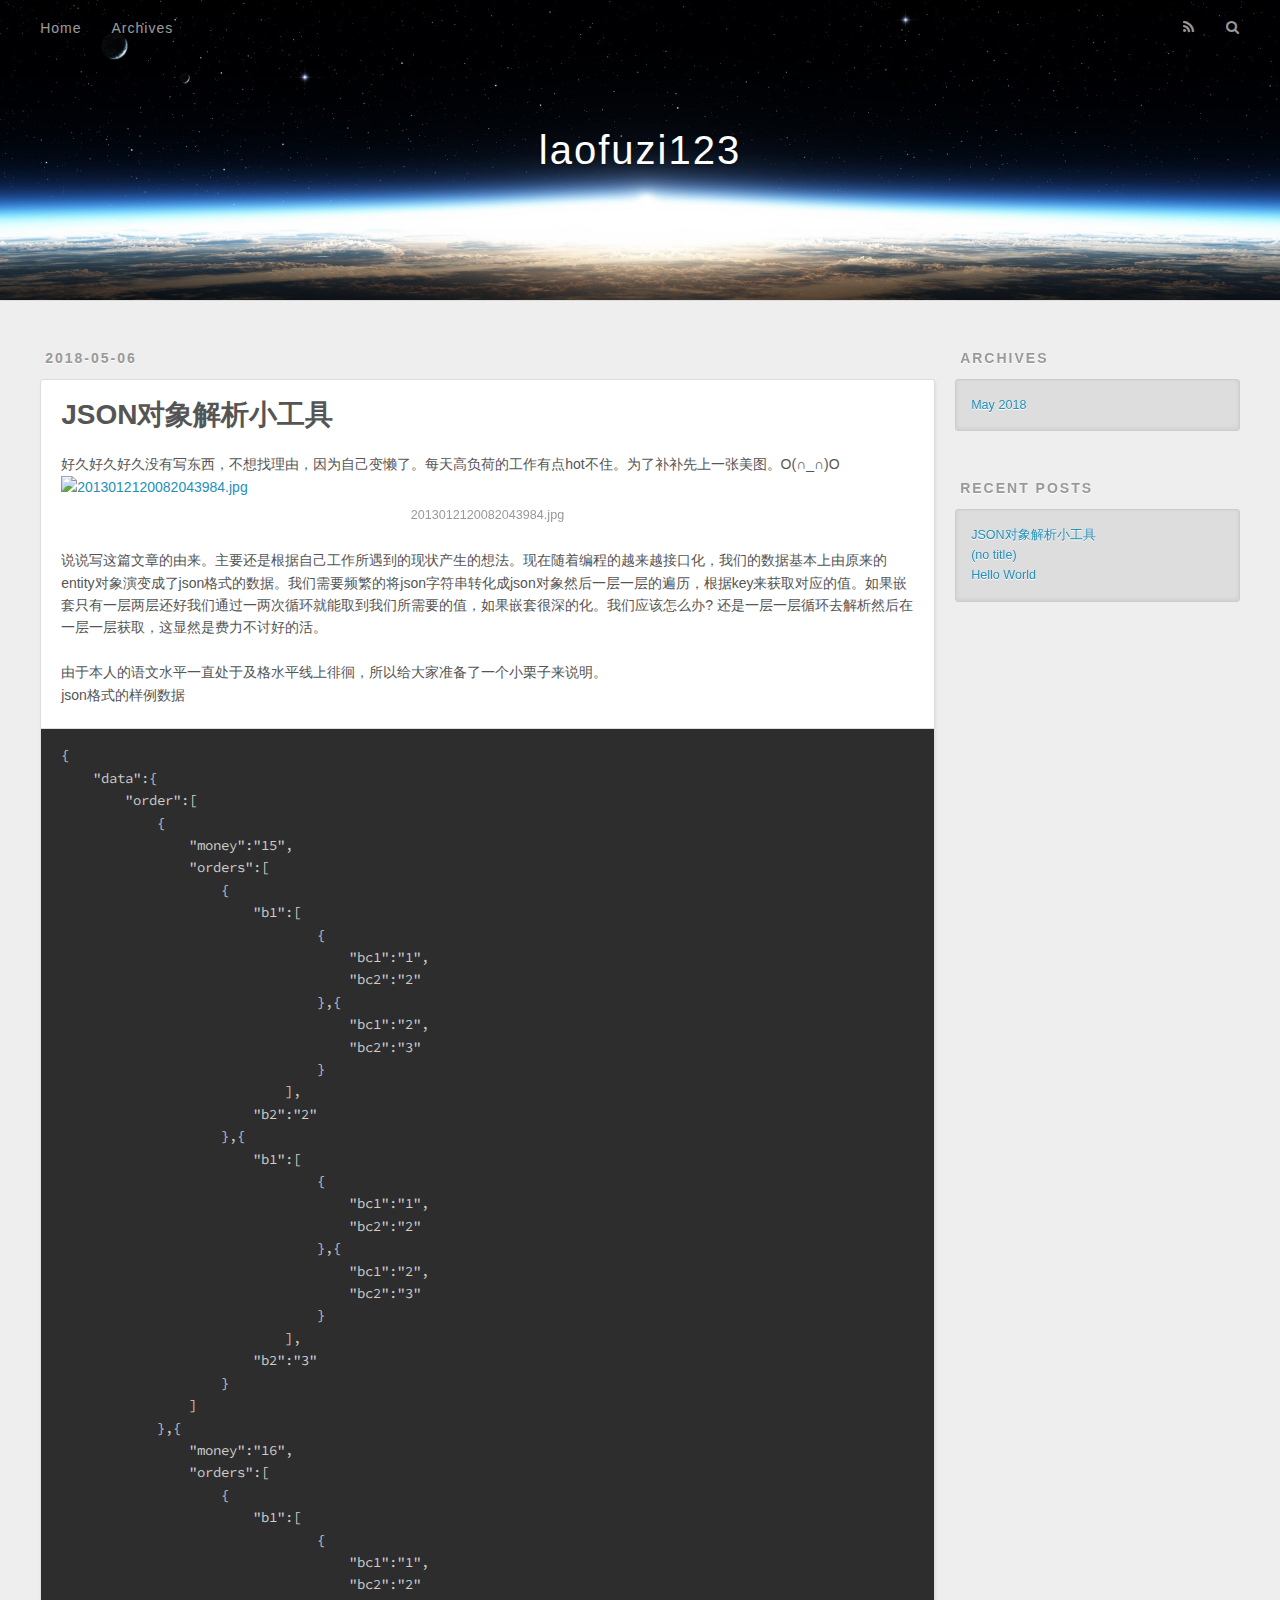
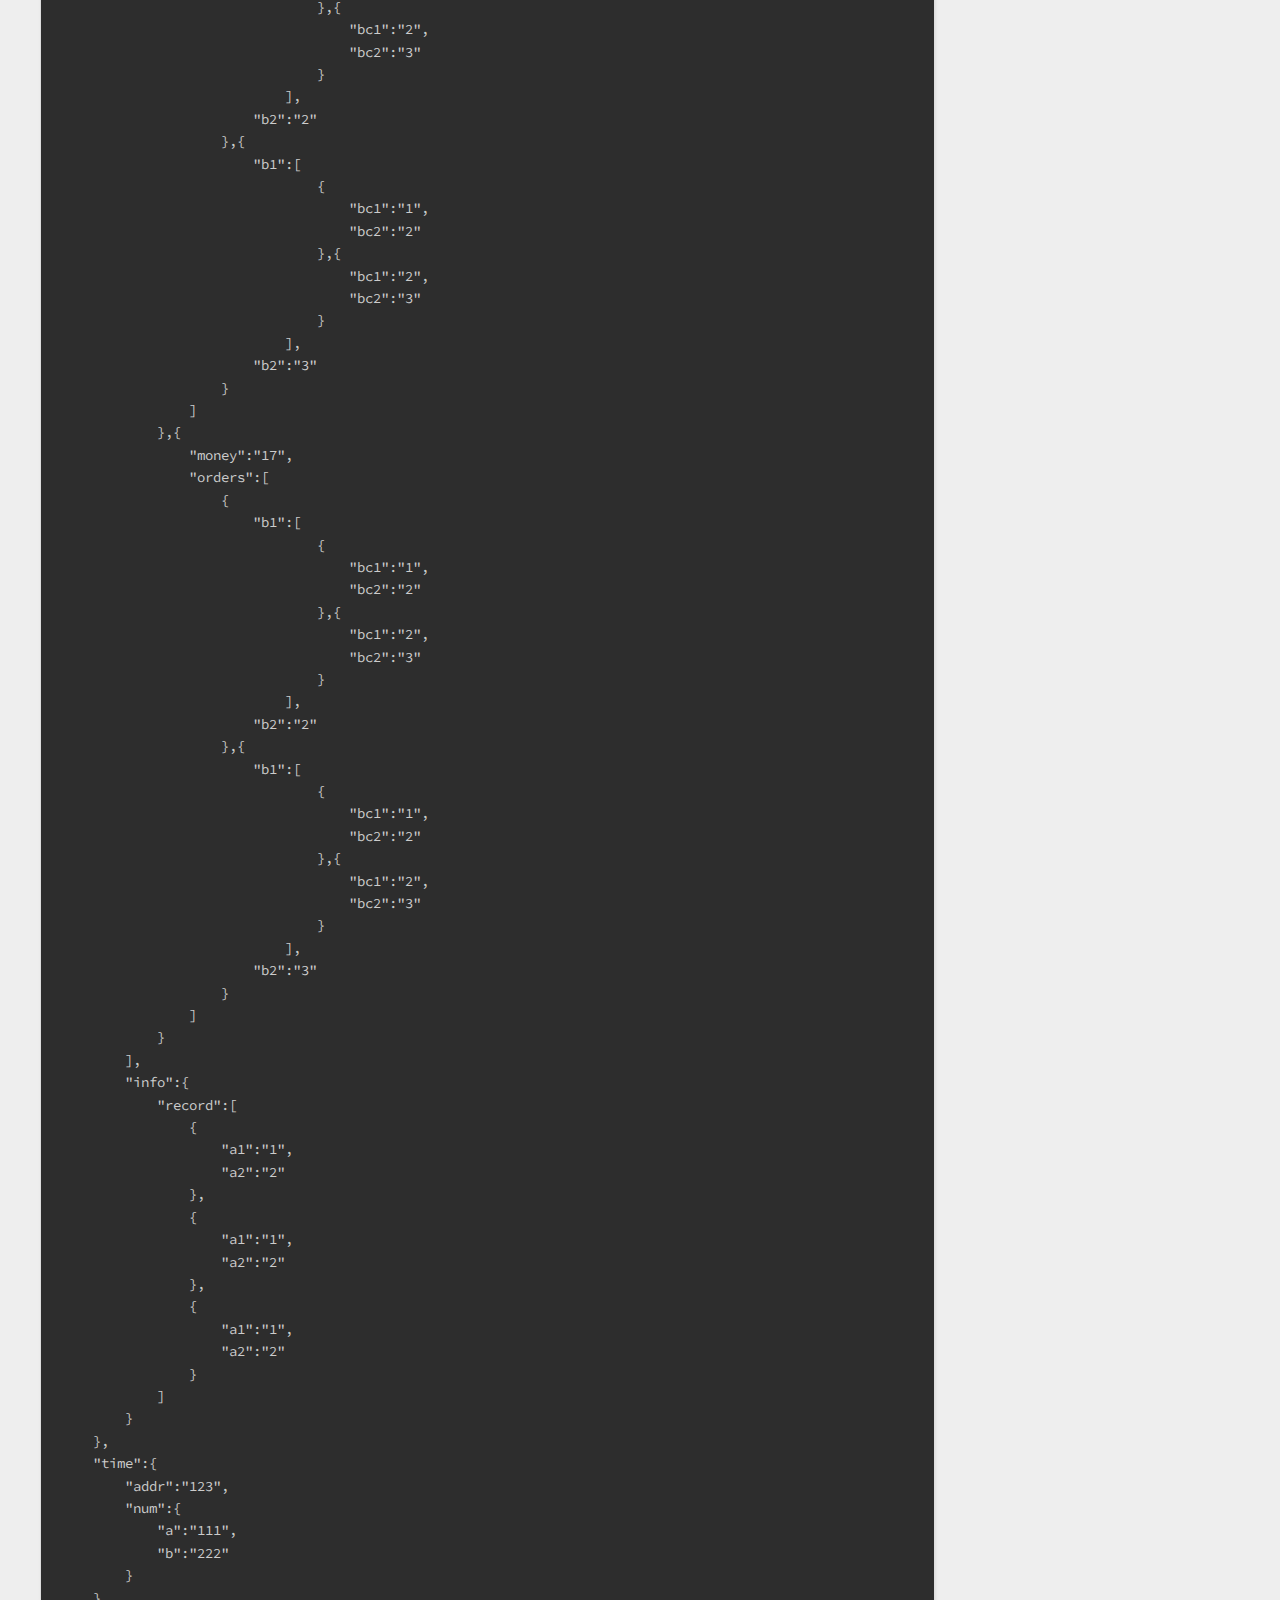
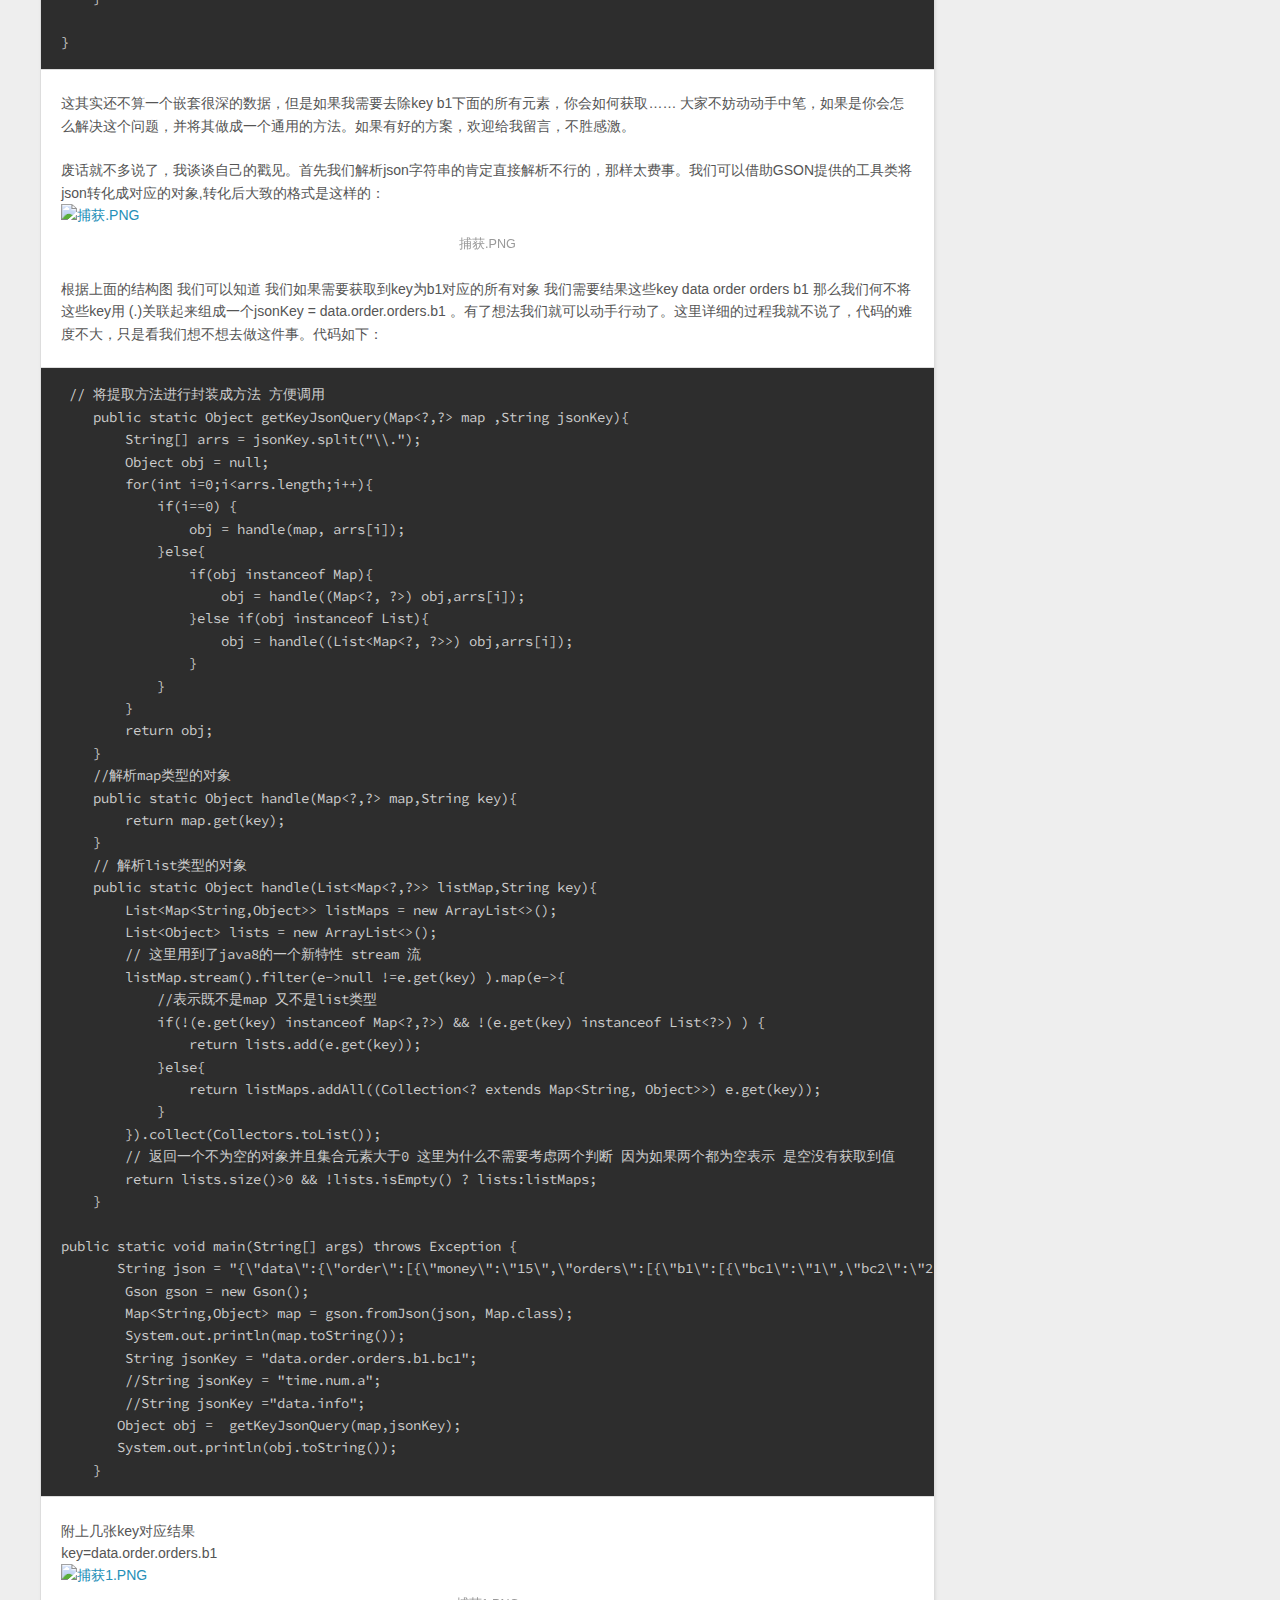
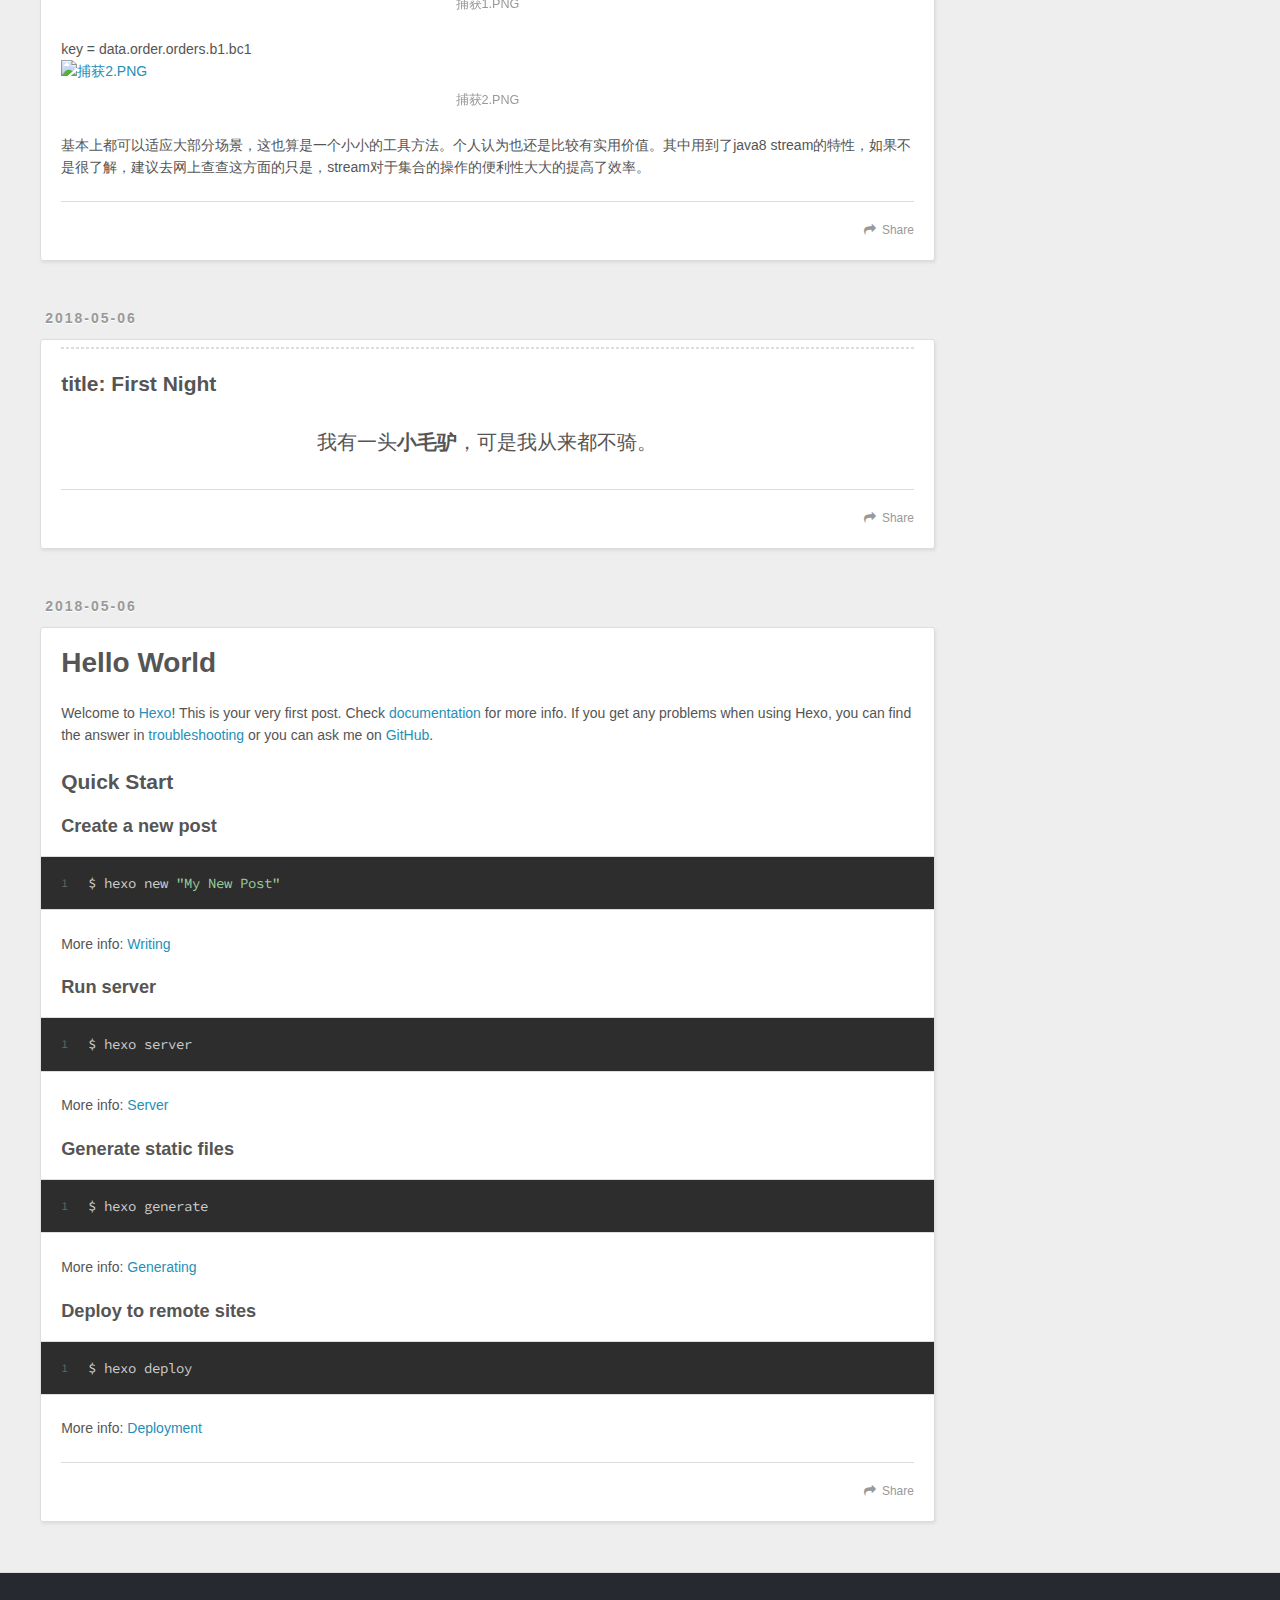
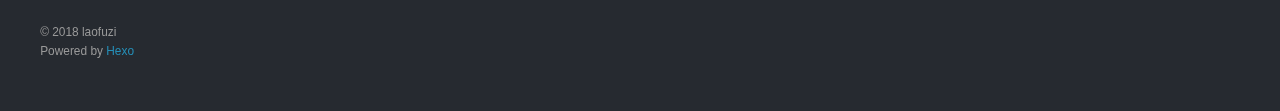
==== commit 31bc9d76: "Site updated: 2018-05-07 22:14:59" ====
--- a/index.html
+++ b/index.html
@@ -1,306 +1,90 @@
 <!DOCTYPE html>
-
-
-
-  
-
-
-<html class="theme-next muse use-motion" lang="zh-Hans">
+<html>
 <head>
-  <meta charset="UTF-8"/>
-<meta http-equiv="X-UA-Compatible" content="IE=edge" />
-<meta name="viewport" content="width=device-width, initial-scale=1, maximum-scale=1"/>
-<meta name="theme-color" content="#222">
-
-
-
-
-
-
-
-
-
-<meta http-equiv="Cache-Control" content="no-transform" />
-<meta http-equiv="Cache-Control" content="no-siteapp" />
-
-
-
-
-
-
-
-
-
-
-
-
-
-
-
-
-  
-  
-  <link href="/lib/fancybox/source/jquery.fancybox.css?v=2.1.5" rel="stylesheet" type="text/css" />
-
-
-
-
-
-
-
-<link href="/lib/font-awesome/css/font-awesome.min.css?v=4.6.2" rel="stylesheet" type="text/css" />
-
-<link href="/css/main.css?v=5.1.4" rel="stylesheet" type="text/css" />
-
-
-  <link rel="apple-touch-icon" sizes="180x180" href="/images/apple-touch-icon-next.png?v=5.1.4">
-
-
-  <link rel="icon" type="image/png" sizes="32x32" href="/images/favicon-32x32-next.png?v=5.1.4">
-
-
-  <link rel="icon" type="image/png" sizes="16x16" href="/images/favicon-16x16-next.png?v=5.1.4">
-
-
-  <link rel="mask-icon" href="/images/logo.svg?v=5.1.4" color="#222">
-
-
-
-
-
-  <meta name="keywords" content="Hexo, NexT" />
-
-
-
-
-
-
-
-
-
-
-<meta property="og:type" content="website">
+  <meta charset="utf-8">
+  
+  <title>laofuzi123</title>
+  <meta name="viewport" content="width=device-width, initial-scale=1, maximum-scale=1">
+  <meta property="og:type" content="website">
 <meta property="og:title" content="laofuzi123">
 <meta property="og:url" content="http://yoursite.com/index.html">
 <meta property="og:site_name" content="laofuzi123">
 <meta property="og:locale" content="zh-Hans">
 <meta name="twitter:card" content="summary">
 <meta name="twitter:title" content="laofuzi123">
-
-
-
-<script type="text/javascript" id="hexo.configurations">
-  var NexT = window.NexT || {};
-  var CONFIG = {
-    root: '/',
-    scheme: 'Muse',
-    version: '5.1.4',
-    sidebar: {"position":"left","display":"post","offset":12,"b2t":false,"scrollpercent":false,"onmobile":false},
-    fancybox: true,
-    tabs: true,
-    motion: {"enable":true,"async":false,"transition":{"post_block":"fadeIn","post_header":"slideDownIn","post_body":"slideDownIn","coll_header":"slideLeftIn","sidebar":"slideUpIn"}},
-    duoshuo: {
-      userId: '0',
-      author: '博主'
-    },
-    algolia: {
-      applicationID: '',
-      apiKey: '',
-      indexName: '',
-      hits: {"per_page":10},
-      labels: {"input_placeholder":"Search for Posts","hits_empty":"We didn't find any results for the search: ${query}","hits_stats":"${hits} results found in ${time} ms"}
-    }
-  };
-</script>
-
-
-
-  <link rel="canonical" href="http://yoursite.com/"/>
-
-
-
-
-
-  <title>laofuzi123</title>
-  
-
-
-
-
-
-
-
+  
+    <link rel="alternate" href="/atom.xml" title="laofuzi123" type="application/atom+xml">
+  
+  
+    <link rel="icon" href="/favicon.png">
+  
+  
+    <link href="//fonts.googleapis.com/css?family=Source+Code+Pro" rel="stylesheet" type="text/css">
+  
+  <link rel="stylesheet" href="/css/style.css">
+  
 
 </head>
 
-<body itemscope itemtype="http://schema.org/WebPage" lang="zh-Hans">
-
-  
-  
-    
-  
-
-  <div class="container sidebar-position-left 
-  page-home">
-    <div class="headband"></div>
-
-    <header id="header" class="header" itemscope itemtype="http://schema.org/WPHeader">
-      <div class="header-inner"><div class="site-brand-wrapper">
-  <div class="site-meta ">
-    
-
-    <div class="custom-logo-site-title">
-      <a href="/"  class="brand" rel="start">
-        <span class="logo-line-before"><i></i></span>
-        <span class="site-title">laofuzi123</span>
-        <span class="logo-line-after"><i></i></span>
-      </a>
-    </div>
-      
-        <p class="site-subtitle"></p>
-      
-  </div>
-
-  <div class="site-nav-toggle">
-    <button>
-      <span class="btn-bar"></span>
-      <span class="btn-bar"></span>
-      <span class="btn-bar"></span>
-    </button>
-  </div>
-</div>
-
-<nav class="site-nav">
-  
-
-  
-    <ul id="menu" class="menu">
-      
-        
-        <li class="menu-item menu-item-home">
-          <a href="/" rel="section">
-            
-              <i class="menu-item-icon fa fa-fw fa-home"></i> <br />
-            
-            首页
-          </a>
-        </li>
-      
-        
-        <li class="menu-item menu-item-archives">
-          <a href="/archives/" rel="section">
-            
-              <i class="menu-item-icon fa fa-fw fa-archive"></i> <br />
-            
-            归档
-          </a>
-        </li>
-      
-
-      
-    </ul>
-  
-
-  
-</nav>
-
-
-
- </div>
-    </header>
-
-    <main id="main" class="main">
-      <div class="main-inner">
-        <div class="content-wrap">
-          <div id="content" class="content">
-            
-  <section id="posts" class="posts-expand">
-    
-      
-
-  
-
-  
-  
-  
-
-  <article class="post post-type-normal" itemscope itemtype="http://schema.org/Article">
-  
-  
-  
-  <div class="post-block">
-    <link itemprop="mainEntityOfPage" href="http://yoursite.com/2018/05/06/JSON对象解析/">
-
-    <span hidden itemprop="author" itemscope itemtype="http://schema.org/Person">
-      <meta itemprop="name" content="laofuzi">
-      <meta itemprop="description" content="">
-      <meta itemprop="image" content="/images/avatar.gif">
-    </span>
-
-    <span hidden itemprop="publisher" itemscope itemtype="http://schema.org/Organization">
-      <meta itemprop="name" content="laofuzi123">
-    </span>
-
-    
-      <header class="post-header">
-
-        
-        
-          <h1 class="post-title" itemprop="name headline">
-                
-                <a class="post-title-link" href="/2018/05/06/JSON对象解析/" itemprop="url">JSON对象解析小工具</a></h1>
-        
-
-        <div class="post-meta">
-          <span class="post-time">
-            
-              <span class="post-meta-item-icon">
-                <i class="fa fa-calendar-o"></i>
-              </span>
-              
-                <span class="post-meta-item-text">发表于</span>
-              
-              <time title="创建于" itemprop="dateCreated datePublished" datetime="2018-05-06T23:56:02+08:00">
-                2018-05-06
-              </time>
-            
-
-            
-
-            
-          </span>
-
-          
-
-          
-            
-          
-
-          
-          
-
-          
-
-          
-
-          
-
-        </div>
+<body>
+  <div id="container">
+    <div id="wrap">
+      <header id="header">
+  <div id="banner"></div>
+  <div id="header-outer" class="outer">
+    <div id="header-title" class="inner">
+      <h1 id="logo-wrap">
+        <a href="/" id="logo">laofuzi123</a>
+      </h1>
+      
+    </div>
+    <div id="header-inner" class="inner">
+      <nav id="main-nav">
+        <a id="main-nav-toggle" class="nav-icon"></a>
+        
+          <a class="main-nav-link" href="/">Home</a>
+        
+          <a class="main-nav-link" href="/archives">Archives</a>
+        
+      </nav>
+      <nav id="sub-nav">
+        
+          <a id="nav-rss-link" class="nav-icon" href="/atom.xml" title="RSS Feed"></a>
+        
+        <a id="nav-search-btn" class="nav-icon" title="Search"></a>
+      </nav>
+      <div id="search-form-wrap">
+        <form action="//google.com/search" method="get" accept-charset="UTF-8" class="search-form"><input type="search" name="q" class="search-form-input" placeholder="Search"><button type="submit" class="search-form-submit">&#xF002;</button><input type="hidden" name="sitesearch" value="http://yoursite.com"></form>
+      </div>
+    </div>
+  </div>
+</header>
+      <div class="outer">
+        <section id="main">
+  
+    <article id="post-JSON对象解析" class="article article-type-post" itemscope itemprop="blogPost">
+  <div class="article-meta">
+    <a href="/2018/05/06/JSON对象解析/" class="article-date">
+  <time datetime="2018-05-06T15:56:02.539Z" itemprop="datePublished">2018-05-06</time>
+</a>
+    
+  </div>
+  <div class="article-inner">
+    
+    
+      <header class="article-header">
+        
+  
+    <h1 itemprop="name">
+      <a class="article-title" href="/2018/05/06/JSON对象解析/">JSON对象解析小工具</a>
+    </h1>
+  
+
       </header>
     
-
-    
-    
-    
-    <div class="post-body" itemprop="articleBody">
-
-      
-      
-
-      
-        
-          
-            <p>好久好久好久没有写东西，不想找理由，因为自己变懒了。每天高负荷的工作有点hot不住。为了补补先上一张美图。O(∩_∩)O<img src="https://upload-images.jianshu.io/upload_images/7907118-db0936857e7877db.jpg?imageMogr2/auto-orient/strip%7CimageView2/2/w/1240" alt="2013012120082043984.jpg"></p>
+    <div class="article-entry" itemprop="articleBody">
+      
+        <p>好久好久好久没有写东西，不想找理由，因为自己变懒了。每天高负荷的工作有点hot不住。为了补补先上一张美图。O(∩_∩)O<img src="https://upload-images.jianshu.io/upload_images/7907118-db0936857e7877db.jpg?imageMogr2/auto-orient/strip%7CimageView2/2/w/1240" alt="2013012120082043984.jpg"></p>
 <p> 说说写这篇文章的由来。主要还是根据自己工作所遇到的现状产生的想法。现在随着编程的越来越接口化，我们的数据基本上由原来的entity对象演变成了json格式的数据。我们需要频繁的将json字符串转化成json对象然后一层一层的遍历，根据key来获取对应的值。如果嵌套只有一层两层还好我们通过一两次循环就能取到我们所需要的值，如果嵌套很深的化。我们应该怎么办? 还是一层一层循环去解析然后在一层一层获取，这显然是费力不讨好的活。</p>
 <p>由于本人的语文水平一直处于及格水平线上徘徊，所以给大家准备了一个小栗子来说明。<br>json格式的样例数据</p>
 <pre><code>{
@@ -470,248 +254,72 @@
 </code></pre><p>附上几张key对应结果<br>key=data.order.orders.b1<img src="https://upload-images.jianshu.io/upload_images/7907118-f1d8f4e464d6687b.PNG?imageMogr2/auto-orient/strip%7CimageView2/2/w/1240" alt="捕获1.PNG"><br>key = data.order.orders.b1.bc1<img src="https://upload-images.jianshu.io/upload_images/7907118-3e0313a6dbe538f1.PNG?imageMogr2/auto-orient/strip%7CimageView2/2/w/1240" alt="捕获2.PNG"></p>
 <p>基本上都可以适应大部分场景，这也算是一个小小的工具方法。个人认为也还是比较有实用价值。其中用到了java8 stream的特性，如果不是很了解，建议去网上查查这方面的只是，stream对于集合的操作的便利性大大的提高了效率。</p>
 
-          
-        
-      
-    </div>
-    
-    
-    
-
-    
-
-    
-
-    
-
-    <footer class="post-footer">
-      
-
-      
-
-      
-
-      
-      
-        <div class="post-eof"></div>
+      
+    </div>
+    <footer class="article-footer">
+      <a data-url="http://yoursite.com/2018/05/06/JSON对象解析/" data-id="cjgwbvgvd0001hs6t6r3axtlj" class="article-share-link">Share</a>
+      
       
     </footer>
   </div>
   
-  
-  
-  </article>
-
-
-    
-      
-
-  
-
-  
-  
-  
-
-  <article class="post post-type-normal" itemscope itemtype="http://schema.org/Article">
-  
-  
-  
-  <div class="post-block">
-    <link itemprop="mainEntityOfPage" href="http://yoursite.com/2018/05/06/FirstNight/">
-
-    <span hidden itemprop="author" itemscope itemtype="http://schema.org/Person">
-      <meta itemprop="name" content="laofuzi">
-      <meta itemprop="description" content="">
-      <meta itemprop="image" content="/images/avatar.gif">
-    </span>
-
-    <span hidden itemprop="publisher" itemscope itemtype="http://schema.org/Organization">
-      <meta itemprop="name" content="laofuzi123">
-    </span>
-
-    
-      <header class="post-header">
-
-        
-        
-          <h1 class="post-title" itemprop="name headline">
-                
-                <a class="post-title-link" href="/2018/05/06/FirstNight/" itemprop="url">未命名</a></h1>
-        
-
-        <div class="post-meta">
-          <span class="post-time">
-            
-              <span class="post-meta-item-icon">
-                <i class="fa fa-calendar-o"></i>
-              </span>
-              
-                <span class="post-meta-item-text">发表于</span>
-              
-              <time title="创建于" itemprop="dateCreated datePublished" datetime="2018-05-06T23:12:41+08:00">
-                2018-05-06
-              </time>
-            
-
-            
-
-            
-          </span>
-
-          
-
-          
-            
-          
-
-          
-          
-
-          
-
-          
-
-          
-
-        </div>
-      </header>
-    
-
-    
-    
-    
-    <div class="post-body" itemprop="articleBody">
-
-      
-      
-
-      
-        
-          
-            <hr>
+</article>
+
+
+  
+    <article id="post-FirstNight" class="article article-type-post" itemscope itemprop="blogPost">
+  <div class="article-meta">
+    <a href="/2018/05/06/FirstNight/" class="article-date">
+  <time datetime="2018-05-06T15:12:41.440Z" itemprop="datePublished">2018-05-06</time>
+</a>
+    
+  </div>
+  <div class="article-inner">
+    
+    
+    <div class="article-entry" itemprop="articleBody">
+      
+        <hr>
 <h2 id="title-First-Night"><a href="#title-First-Night" class="headerlink" title=" title: First Night"></a> title: First Night</h2><blockquote>
 <p>我有一头<strong>小毛驴</strong>，可是我从来都不骑。</p>
 </blockquote>
 
-          
-        
-      
-    </div>
-    
-    
-    
-
-    
-
-    
-
-    
-
-    <footer class="post-footer">
-      
-
-      
-
-      
-
-      
-      
-        <div class="post-eof"></div>
+      
+    </div>
+    <footer class="article-footer">
+      <a data-url="http://yoursite.com/2018/05/06/FirstNight/" data-id="cjgwbvgv70000hs6t28v11jqo" class="article-share-link">Share</a>
+      
       
     </footer>
   </div>
   
-  
-  
-  </article>
-
-
-    
-      
-
-  
-
-  
-  
-  
-
-  <article class="post post-type-normal" itemscope itemtype="http://schema.org/Article">
-  
-  
-  
-  <div class="post-block">
-    <link itemprop="mainEntityOfPage" href="http://yoursite.com/2018/05/06/hello-world/">
-
-    <span hidden itemprop="author" itemscope itemtype="http://schema.org/Person">
-      <meta itemprop="name" content="laofuzi">
-      <meta itemprop="description" content="">
-      <meta itemprop="image" content="/images/avatar.gif">
-    </span>
-
-    <span hidden itemprop="publisher" itemscope itemtype="http://schema.org/Organization">
-      <meta itemprop="name" content="laofuzi123">
-    </span>
-
-    
-      <header class="post-header">
-
-        
-        
-          <h1 class="post-title" itemprop="name headline">
-                
-                <a class="post-title-link" href="/2018/05/06/hello-world/" itemprop="url">Hello World</a></h1>
-        
-
-        <div class="post-meta">
-          <span class="post-time">
-            
-              <span class="post-meta-item-icon">
-                <i class="fa fa-calendar-o"></i>
-              </span>
-              
-                <span class="post-meta-item-text">发表于</span>
-              
-              <time title="创建于" itemprop="dateCreated datePublished" datetime="2018-05-06T23:04:10+08:00">
-                2018-05-06
-              </time>
-            
-
-            
-
-            
-          </span>
-
-          
-
-          
-            
-          
-
-          
-          
-
-          
-
-          
-
-          
-
-        </div>
+</article>
+
+
+  
+    <article id="post-hello-world" class="article article-type-post" itemscope itemprop="blogPost">
+  <div class="article-meta">
+    <a href="/2018/05/06/hello-world/" class="article-date">
+  <time datetime="2018-05-06T15:04:10.075Z" itemprop="datePublished">2018-05-06</time>
+</a>
+    
+  </div>
+  <div class="article-inner">
+    
+    
+      <header class="article-header">
+        
+  
+    <h1 itemprop="name">
+      <a class="article-title" href="/2018/05/06/hello-world/">Hello World</a>
+    </h1>
+  
+
       </header>
     
-
-    
-    
-    
-    <div class="post-body" itemprop="articleBody">
-
-      
-      
-
-      
-        
-          
-            <p>Welcome to <a href="https://hexo.io/" target="_blank" rel="noopener">Hexo</a>! This is your very first post. Check <a href="https://hexo.io/docs/" target="_blank" rel="noopener">documentation</a> for more info. If you get any problems when using Hexo, you can find the answer in <a href="https://hexo.io/docs/troubleshooting.html" target="_blank" rel="noopener">troubleshooting</a> or you can ask me on <a href="https://github.com/hexojs/hexo/issues" target="_blank" rel="noopener">GitHub</a>.</p>
+    <div class="article-entry" itemprop="articleBody">
+      
+        <p>Welcome to <a href="https://hexo.io/" target="_blank" rel="noopener">Hexo</a>! This is your very first post. Check <a href="https://hexo.io/docs/" target="_blank" rel="noopener">documentation</a> for more info. If you get any problems when using Hexo, you can find the answer in <a href="https://hexo.io/docs/troubleshooting.html" target="_blank" rel="noopener">troubleshooting</a> or you can ask me on <a href="https://github.com/hexojs/hexo/issues" target="_blank" rel="noopener">GitHub</a>.</p>
 <h2 id="Quick-Start"><a href="#Quick-Start" class="headerlink" title="Quick Start"></a>Quick Start</h2><h3 id="Create-a-new-post"><a href="#Create-a-new-post" class="headerlink" title="Create a new post"></a>Create a new post</h3><figure class="highlight bash"><table><tr><td class="gutter"><pre><span class="line">1</span><br></pre></td><td class="code"><pre><span class="line">$ hexo new <span class="string">"My New Post"</span></span><br></pre></td></tr></table></figure>
 <p>More info: <a href="https://hexo.io/docs/writing.html" target="_blank" rel="noopener">Writing</a></p>
 <h3 id="Run-server"><a href="#Run-server" class="headerlink" title="Run server"></a>Run server</h3><figure class="highlight bash"><table><tr><td class="gutter"><pre><span class="line">1</span><br></pre></td><td class="code"><pre><span class="line">$ hexo server</span><br></pre></td></tr></table></figure>
@@ -721,307 +329,96 @@
 <h3 id="Deploy-to-remote-sites"><a href="#Deploy-to-remote-sites" class="headerlink" title="Deploy to remote sites"></a>Deploy to remote sites</h3><figure class="highlight bash"><table><tr><td class="gutter"><pre><span class="line">1</span><br></pre></td><td class="code"><pre><span class="line">$ hexo deploy</span><br></pre></td></tr></table></figure>
 <p>More info: <a href="https://hexo.io/docs/deployment.html" target="_blank" rel="noopener">Deployment</a></p>
 
-          
-        
-      
-    </div>
-    
-    
-    
-
-    
-
-    
-
-    
-
-    <footer class="post-footer">
-      
-
-      
-
-      
-
-      
-      
-        <div class="post-eof"></div>
+      
+    </div>
+    <footer class="article-footer">
+      <a data-url="http://yoursite.com/2018/05/06/hello-world/" data-id="cjgwbvgvf0002hs6tsu2bk02x" class="article-share-link">Share</a>
+      
       
     </footer>
   </div>
   
-  
-  
-  </article>
-
-
-    
-  </section>
-
-  
-
-
-          </div>
-          
-
-
-          
-
-        </div>
-        
-          
-  
-  <div class="sidebar-toggle">
-    <div class="sidebar-toggle-line-wrap">
-      <span class="sidebar-toggle-line sidebar-toggle-line-first"></span>
-      <span class="sidebar-toggle-line sidebar-toggle-line-middle"></span>
-      <span class="sidebar-toggle-line sidebar-toggle-line-last"></span>
-    </div>
-  </div>
-
-  <aside id="sidebar" class="sidebar">
-    
-    <div class="sidebar-inner">
-
-      
-
-      
-
-      <section class="site-overview-wrap sidebar-panel sidebar-panel-active">
-        <div class="site-overview">
-          <div class="site-author motion-element" itemprop="author" itemscope itemtype="http://schema.org/Person">
-            
-              <p class="site-author-name" itemprop="name">laofuzi</p>
-              <p class="site-description motion-element" itemprop="description"></p>
-          </div>
-
-          <nav class="site-state motion-element">
-
-            
-              <div class="site-state-item site-state-posts">
-              
-                <a href="/archives/">
-              
-                  <span class="site-state-item-count">3</span>
-                  <span class="site-state-item-name">日志</span>
-                </a>
-              </div>
-            
-
-            
-
-            
-
-          </nav>
-
-          
-
-          
-
-          
-          
-
-          
-          
-
-          
-
-        </div>
-      </section>
-
-      
-
-      
-
-    </div>
-  </aside>
-
-
+</article>
+
+
+  
+
+</section>
+        
+          <aside id="sidebar">
+  
+    
+
+  
+    
+
+  
+    
+  
+    
+  <div class="widget-wrap">
+    <h3 class="widget-title">Archives</h3>
+    <div class="widget">
+      <ul class="archive-list"><li class="archive-list-item"><a class="archive-list-link" href="/archives/2018/05/">May 2018</a></li></ul>
+    </div>
+  </div>
+
+
+  
+    
+  <div class="widget-wrap">
+    <h3 class="widget-title">Recent Posts</h3>
+    <div class="widget">
+      <ul>
+        
+          <li>
+            <a href="/2018/05/06/JSON对象解析/">JSON对象解析小工具</a>
+          </li>
+        
+          <li>
+            <a href="/2018/05/06/FirstNight/">(no title)</a>
+          </li>
+        
+          <li>
+            <a href="/2018/05/06/hello-world/">Hello World</a>
+          </li>
+        
+      </ul>
+    </div>
+  </div>
+
+  
+</aside>
         
       </div>
-    </main>
-
-    <footer id="footer" class="footer">
-      <div class="footer-inner">
-        <div class="copyright">&copy; <span itemprop="copyrightYear">2018</span>
-  <span class="with-love">
-    <i class="fa fa-user"></i>
-  </span>
-  <span class="author" itemprop="copyrightHolder">laofuzi</span>
-
-  
-</div>
-
-
-  <div class="powered-by">由 <a class="theme-link" target="_blank" href="https://hexo.io">Hexo</a> 强力驱动</div>
-
-
-
-  <span class="post-meta-divider">|</span>
-
-
-
-  <div class="theme-info">主题 &mdash; <a class="theme-link" target="_blank" href="https://github.com/iissnan/hexo-theme-next">NexT.Muse</a> v5.1.4</div>
-
-
-
-
-        
-
-
-
-
-
-
-
-        
-      </div>
-    </footer>
-
-    
-      <div class="back-to-top">
-        <i class="fa fa-arrow-up"></i>
-        
-      </div>
-    
-
-    
-
-  </div>
-
-  
-
-<script type="text/javascript">
-  if (Object.prototype.toString.call(window.Promise) !== '[object Function]') {
-    window.Promise = null;
-  }
-</script>
-
-
-
-
-
-
-
-
-
-  
-
-
-
-
-
-
-
-
-
-
-
-
-  
-  
-    <script type="text/javascript" src="/lib/jquery/index.js?v=2.1.3"></script>
-  
-
-  
-  
-    <script type="text/javascript" src="/lib/fastclick/lib/fastclick.min.js?v=1.0.6"></script>
-  
-
-  
-  
-    <script type="text/javascript" src="/lib/jquery_lazyload/jquery.lazyload.js?v=1.9.7"></script>
-  
-
-  
-  
-    <script type="text/javascript" src="/lib/velocity/velocity.min.js?v=1.2.1"></script>
-  
-
-  
-  
-    <script type="text/javascript" src="/lib/velocity/velocity.ui.min.js?v=1.2.1"></script>
-  
-
-  
-  
-    <script type="text/javascript" src="/lib/fancybox/source/jquery.fancybox.pack.js?v=2.1.5"></script>
-  
-
-
-  
-
-
-  <script type="text/javascript" src="/js/src/utils.js?v=5.1.4"></script>
-
-  <script type="text/javascript" src="/js/src/motion.js?v=5.1.4"></script>
-
-
-
-  
-  
-
-  
-
-  
-
-
-  <script type="text/javascript" src="/js/src/bootstrap.js?v=5.1.4"></script>
-
-
-
-  
-
-
-  
-
-
-
-
-	
-
-
-
-
-
-  
-
-
-
-
-
-  
-
-
-
-
-
-
-
-
-
-
-
-
-  
-
-
-
-
-
-  
-
-  
-
-  
-
-  
-  
-
-  
-
-  
-
-  
-
+      <footer id="footer">
+  
+  <div class="outer">
+    <div id="footer-info" class="inner">
+      &copy; 2018 laofuzi<br>
+      Powered by <a href="http://hexo.io/" target="_blank">Hexo</a>
+    </div>
+  </div>
+</footer>
+    </div>
+    <nav id="mobile-nav">
+  
+    <a href="/" class="mobile-nav-link">Home</a>
+  
+    <a href="/archives" class="mobile-nav-link">Archives</a>
+  
+</nav>
+    
+
+<script src="//ajax.googleapis.com/ajax/libs/jquery/2.0.3/jquery.min.js"></script>
+
+
+  <link rel="stylesheet" href="/fancybox/jquery.fancybox.css">
+  <script src="/fancybox/jquery.fancybox.pack.js"></script>
+
+
+<script src="/js/script.js"></script>
+
+  </div>
 </body>
-</html>
+</html>--- a/css/style.css
+++ b/css/style.css
@@ -0,0 +1,1374 @@
+body {
+  width: 100%;
+}
+body:before,
+body:after {
+  content: "";
+  display: table;
+}
+body:after {
+  clear: both;
+}
+html,
+body,
+div,
+span,
+applet,
+object,
+iframe,
+h1,
+h2,
+h3,
+h4,
+h5,
+h6,
+p,
+blockquote,
+pre,
+a,
+abbr,
+acronym,
+address,
+big,
+cite,
+code,
+del,
+dfn,
+em,
+img,
+ins,
+kbd,
+q,
+s,
+samp,
+small,
+strike,
+strong,
+sub,
+sup,
+tt,
+var,
+dl,
+dt,
+dd,
+ol,
+ul,
+li,
+fieldset,
+form,
+label,
+legend,
+table,
+caption,
+tbody,
+tfoot,
+thead,
+tr,
+th,
+td {
+  margin: 0;
+  padding: 0;
+  border: 0;
+  outline: 0;
+  font-weight: inherit;
+  font-style: inherit;
+  font-family: inherit;
+  font-size: 100%;
+  vertical-align: baseline;
+}
+body {
+  line-height: 1;
+  color: #000;
+  background: #fff;
+}
+ol,
+ul {
+  list-style: none;
+}
+table {
+  border-collapse: separate;
+  border-spacing: 0;
+  vertical-align: middle;
+}
+caption,
+th,
+td {
+  text-align: left;
+  font-weight: normal;
+  vertical-align: middle;
+}
+a img {
+  border: none;
+}
+input,
+button {
+  margin: 0;
+  padding: 0;
+}
+input::-moz-focus-inner,
+button::-moz-focus-inner {
+  border: 0;
+  padding: 0;
+}
+@font-face {
+  font-family: FontAwesome;
+  font-style: normal;
+  font-weight: normal;
+  src: url("fonts/fontawesome-webfont.eot?v=#4.0.3");
+  src: url("fonts/fontawesome-webfont.eot?#iefix&v=#4.0.3") format("embedded-opentype"), url("fonts/fontawesome-webfont.woff?v=#4.0.3") format("woff"), url("fonts/fontawesome-webfont.ttf?v=#4.0.3") format("truetype"), url("fonts/fontawesome-webfont.svg#fontawesomeregular?v=#4.0.3") format("svg");
+}
+html,
+body,
+#container {
+  height: 100%;
+}
+body {
+  background: #eee;
+  font: 14px "Helvetica Neue", Helvetica, Arial, sans-serif;
+  -webkit-text-size-adjust: 100%;
+}
+.outer {
+  max-width: 1220px;
+  margin: 0 auto;
+  padding: 0 20px;
+}
+.outer:before,
+.outer:after {
+  content: "";
+  display: table;
+}
+.outer:after {
+  clear: both;
+}
+.inner {
+  display: inline;
+  float: left;
+  width: 98.33333333333333%;
+  margin: 0 0.833333333333333%;
+}
+.left,
+.alignleft {
+  float: left;
+}
+.right,
+.alignright {
+  float: right;
+}
+.clear {
+  clear: both;
+}
+#container {
+  position: relative;
+}
+.mobile-nav-on {
+  overflow: hidden;
+}
+#wrap {
+  height: 100%;
+  width: 100%;
+  position: absolute;
+  top: 0;
+  left: 0;
+  -webkit-transition: 0.2s ease-out;
+  -moz-transition: 0.2s ease-out;
+  -ms-transition: 0.2s ease-out;
+  transition: 0.2s ease-out;
+  z-index: 1;
+  background: #eee;
+}
+.mobile-nav-on #wrap {
+  left: 280px;
+}
+@media screen and (min-width: 768px) {
+  #main {
+    display: inline;
+    float: left;
+    width: 73.33333333333333%;
+    margin: 0 0.833333333333333%;
+  }
+}
+.article-date,
+.article-category-link,
+.archive-year,
+.widget-title {
+  text-decoration: none;
+  text-transform: uppercase;
+  letter-spacing: 2px;
+  color: #999;
+  margin-bottom: 1em;
+  margin-left: 5px;
+  line-height: 1em;
+  text-shadow: 0 1px #fff;
+  font-weight: bold;
+}
+.article-inner,
+.archive-article-inner {
+  background: #fff;
+  -webkit-box-shadow: 1px 2px 3px #ddd;
+  box-shadow: 1px 2px 3px #ddd;
+  border: 1px solid #ddd;
+  border-radius: 3px;
+}
+.article-entry h1,
+.widget h1 {
+  font-size: 2em;
+}
+.article-entry h2,
+.widget h2 {
+  font-size: 1.5em;
+}
+.article-entry h3,
+.widget h3 {
+  font-size: 1.3em;
+}
+.article-entry h4,
+.widget h4 {
+  font-size: 1.2em;
+}
+.article-entry h5,
+.widget h5 {
+  font-size: 1em;
+}
+.article-entry h6,
+.widget h6 {
+  font-size: 1em;
+  color: #999;
+}
+.article-entry hr,
+.widget hr {
+  border: 1px dashed #ddd;
+}
+.article-entry strong,
+.widget strong {
+  font-weight: bold;
+}
+.article-entry em,
+.widget em,
+.article-entry cite,
+.widget cite {
+  font-style: italic;
+}
+.article-entry sup,
+.widget sup,
+.article-entry sub,
+.widget sub {
+  font-size: 0.75em;
+  line-height: 0;
+  position: relative;
+  vertical-align: baseline;
+}
+.article-entry sup,
+.widget sup {
+  top: -0.5em;
+}
+.article-entry sub,
+.widget sub {
+  bottom: -0.2em;
+}
+.article-entry small,
+.widget small {
+  font-size: 0.85em;
+}
+.article-entry acronym,
+.widget acronym,
+.article-entry abbr,
+.widget abbr {
+  border-bottom: 1px dotted;
+}
+.article-entry ul,
+.widget ul,
+.article-entry ol,
+.widget ol,
+.article-entry dl,
+.widget dl {
+  margin: 0 20px;
+  line-height: 1.6em;
+}
+.article-entry ul ul,
+.widget ul ul,
+.article-entry ol ul,
+.widget ol ul,
+.article-entry ul ol,
+.widget ul ol,
+.article-entry ol ol,
+.widget ol ol {
+  margin-top: 0;
+  margin-bottom: 0;
+}
+.article-entry ul,
+.widget ul {
+  list-style: disc;
+}
+.article-entry ol,
+.widget ol {
+  list-style: decimal;
+}
+.article-entry dt,
+.widget dt {
+  font-weight: bold;
+}
+#header {
+  height: 300px;
+  position: relative;
+  border-bottom: 1px solid #ddd;
+}
+#header:before,
+#header:after {
+  content: "";
+  position: absolute;
+  left: 0;
+  right: 0;
+  height: 40px;
+}
+#header:before {
+  top: 0;
+  background: -webkit-linear-gradient(rgba(0,0,0,0.2), transparent);
+  background: -moz-linear-gradient(rgba(0,0,0,0.2), transparent);
+  background: -ms-linear-gradient(rgba(0,0,0,0.2), transparent);
+  background: linear-gradient(rgba(0,0,0,0.2), transparent);
+}
+#header:after {
+  bottom: 0;
+  background: -webkit-linear-gradient(transparent, rgba(0,0,0,0.2));
+  background: -moz-linear-gradient(transparent, rgba(0,0,0,0.2));
+  background: -ms-linear-gradient(transparent, rgba(0,0,0,0.2));
+  background: linear-gradient(transparent, rgba(0,0,0,0.2));
+}
+#header-outer {
+  height: 100%;
+  position: relative;
+}
+#header-inner {
+  position: relative;
+  overflow: hidden;
+}
+#banner {
+  position: absolute;
+  top: 0;
+  left: 0;
+  width: 100%;
+  height: 100%;
+  background: url("images/banner.jpg") center #000;
+  -webkit-background-size: cover;
+  -moz-background-size: cover;
+  background-size: cover;
+  z-index: -1;
+}
+#header-title {
+  text-align: center;
+  height: 40px;
+  position: absolute;
+  top: 50%;
+  left: 0;
+  margin-top: -20px;
+}
+#logo,
+#subtitle {
+  text-decoration: none;
+  color: #fff;
+  font-weight: 300;
+  text-shadow: 0 1px 4px rgba(0,0,0,0.3);
+}
+#logo {
+  font-size: 40px;
+  line-height: 40px;
+  letter-spacing: 2px;
+}
+#subtitle {
+  font-size: 16px;
+  line-height: 16px;
+  letter-spacing: 1px;
+}
+#subtitle-wrap {
+  margin-top: 16px;
+}
+#main-nav {
+  float: left;
+  margin-left: -15px;
+}
+.nav-icon,
+.main-nav-link {
+  float: left;
+  color: #fff;
+  opacity: 0.6;
+  text-decoration: none;
+  text-shadow: 0 1px rgba(0,0,0,0.2);
+  -webkit-transition: opacity 0.2s;
+  -moz-transition: opacity 0.2s;
+  -ms-transition: opacity 0.2s;
+  transition: opacity 0.2s;
+  display: block;
+  padding: 20px 15px;
+}
+.nav-icon:hover,
+.main-nav-link:hover {
+  opacity: 1;
+}
+.nav-icon {
+  font-family: FontAwesome;
+  text-align: center;
+  font-size: 14px;
+  width: 14px;
+  height: 14px;
+  padding: 20px 15px;
+  position: relative;
+  cursor: pointer;
+}
+.main-nav-link {
+  font-weight: 300;
+  letter-spacing: 1px;
+}
+@media screen and (max-width: 479px) {
+  .main-nav-link {
+    display: none;
+  }
+}
+#main-nav-toggle {
+  display: none;
+}
+#main-nav-toggle:before {
+  content: "\f0c9";
+}
+@media screen and (max-width: 479px) {
+  #main-nav-toggle {
+    display: block;
+  }
+}
+#sub-nav {
+  float: right;
+  margin-right: -15px;
+}
+#nav-rss-link:before {
+  content: "\f09e";
+}
+#nav-search-btn:before {
+  content: "\f002";
+}
+#search-form-wrap {
+  position: absolute;
+  top: 15px;
+  width: 150px;
+  height: 30px;
+  right: -150px;
+  opacity: 0;
+  -webkit-transition: 0.2s ease-out;
+  -moz-transition: 0.2s ease-out;
+  -ms-transition: 0.2s ease-out;
+  transition: 0.2s ease-out;
+}
+#search-form-wrap.on {
+  opacity: 1;
+  right: 0;
+}
+@media screen and (max-width: 479px) {
+  #search-form-wrap {
+    width: 100%;
+    right: -100%;
+  }
+}
+.search-form {
+  position: absolute;
+  top: 0;
+  left: 0;
+  right: 0;
+  background: #fff;
+  padding: 5px 15px;
+  border-radius: 15px;
+  -webkit-box-shadow: 0 0 10px rgba(0,0,0,0.3);
+  box-shadow: 0 0 10px rgba(0,0,0,0.3);
+}
+.search-form-input {
+  border: none;
+  background: none;
+  color: #555;
+  width: 100%;
+  font: 13px "Helvetica Neue", Helvetica, Arial, sans-serif;
+  outline: none;
+}
+.search-form-input::-webkit-search-results-decoration,
+.search-form-input::-webkit-search-cancel-button {
+  -webkit-appearance: none;
+}
+.search-form-submit {
+  position: absolute;
+  top: 50%;
+  right: 10px;
+  margin-top: -7px;
+  font: 13px FontAwesome;
+  border: none;
+  background: none;
+  color: #bbb;
+  cursor: pointer;
+}
+.search-form-submit:hover,
+.search-form-submit:focus {
+  color: #777;
+}
+.article {
+  margin: 50px 0;
+}
+.article-inner {
+  overflow: hidden;
+}
+.article-meta:before,
+.article-meta:after {
+  content: "";
+  display: table;
+}
+.article-meta:after {
+  clear: both;
+}
+.article-date {
+  float: left;
+}
+.article-category {
+  float: left;
+  line-height: 1em;
+  color: #ccc;
+  text-shadow: 0 1px #fff;
+  margin-left: 8px;
+}
+.article-category:before {
+  content: "\2022";
+}
+.article-category-link {
+  margin: 0 12px 1em;
+}
+.article-header {
+  padding: 20px 20px 0;
+}
+.article-title {
+  text-decoration: none;
+  font-size: 2em;
+  font-weight: bold;
+  color: #555;
+  line-height: 1.1em;
+  -webkit-transition: color 0.2s;
+  -moz-transition: color 0.2s;
+  -ms-transition: color 0.2s;
+  transition: color 0.2s;
+}
+a.article-title:hover {
+  color: #258fb8;
+}
+.article-entry {
+  color: #555;
+  padding: 0 20px;
+}
+.article-entry:before,
+.article-entry:after {
+  content: "";
+  display: table;
+}
+.article-entry:after {
+  clear: both;
+}
+.article-entry p,
+.article-entry table {
+  line-height: 1.6em;
+  margin: 1.6em 0;
+}
+.article-entry h1,
+.article-entry h2,
+.article-entry h3,
+.article-entry h4,
+.article-entry h5,
+.article-entry h6 {
+  font-weight: bold;
+}
+.article-entry h1,
+.article-entry h2,
+.article-entry h3,
+.article-entry h4,
+.article-entry h5,
+.article-entry h6 {
+  line-height: 1.1em;
+  margin: 1.1em 0;
+}
+.article-entry a {
+  color: #258fb8;
+  text-decoration: none;
+}
+.article-entry a:hover {
+  text-decoration: underline;
+}
+.article-entry ul,
+.article-entry ol,
+.article-entry dl {
+  margin-top: 1.6em;
+  margin-bottom: 1.6em;
+}
+.article-entry img,
+.article-entry video {
+  max-width: 100%;
+  height: auto;
+  display: block;
+  margin: auto;
+}
+.article-entry iframe {
+  border: none;
+}
+.article-entry table {
+  width: 100%;
+  border-collapse: collapse;
+  border-spacing: 0;
+}
+.article-entry th {
+  font-weight: bold;
+  border-bottom: 3px solid #ddd;
+  padding-bottom: 0.5em;
+}
+.article-entry td {
+  border-bottom: 1px solid #ddd;
+  padding: 10px 0;
+}
+.article-entry blockquote {
+  font-family: Georgia, "Times New Roman", serif;
+  font-size: 1.4em;
+  margin: 1.6em 20px;
+  text-align: center;
+}
+.article-entry blockquote footer {
+  font-size: 14px;
+  margin: 1.6em 0;
+  font-family: "Helvetica Neue", Helvetica, Arial, sans-serif;
+}
+.article-entry blockquote footer cite:before {
+  content: "—";
+  padding: 0 0.5em;
+}
+.article-entry .pullquote {
+  text-align: left;
+  width: 45%;
+  margin: 0;
+}
+.article-entry .pullquote.left {
+  margin-left: 0.5em;
+  margin-right: 1em;
+}
+.article-entry .pullquote.right {
+  margin-right: 0.5em;
+  margin-left: 1em;
+}
+.article-entry .caption {
+  color: #999;
+  display: block;
+  font-size: 0.9em;
+  margin-top: 0.5em;
+  position: relative;
+  text-align: center;
+}
+.article-entry .video-container {
+  position: relative;
+  padding-top: 56.25%;
+  height: 0;
+  overflow: hidden;
+}
+.article-entry .video-container iframe,
+.article-entry .video-container object,
+.article-entry .video-container embed {
+  position: absolute;
+  top: 0;
+  left: 0;
+  width: 100%;
+  height: 100%;
+  margin-top: 0;
+}
+.article-more-link a {
+  display: inline-block;
+  line-height: 1em;
+  padding: 6px 15px;
+  border-radius: 15px;
+  background: #eee;
+  color: #999;
+  text-shadow: 0 1px #fff;
+  text-decoration: none;
+}
+.article-more-link a:hover {
+  background: #258fb8;
+  color: #fff;
+  text-decoration: none;
+  text-shadow: 0 1px #1e7293;
+}
+.article-footer {
+  font-size: 0.85em;
+  line-height: 1.6em;
+  border-top: 1px solid #ddd;
+  padding-top: 1.6em;
+  margin: 0 20px 20px;
+}
+.article-footer:before,
+.article-footer:after {
+  content: "";
+  display: table;
+}
+.article-footer:after {
+  clear: both;
+}
+.article-footer a {
+  color: #999;
+  text-decoration: none;
+}
+.article-footer a:hover {
+  color: #555;
+}
+.article-tag-list-item {
+  float: left;
+  margin-right: 10px;
+}
+.article-tag-list-link:before {
+  content: "#";
+}
+.article-comment-link {
+  float: right;
+}
+.article-comment-link:before {
+  content: "\f075";
+  font-family: FontAwesome;
+  padding-right: 8px;
+}
+.article-share-link {
+  cursor: pointer;
+  float: right;
+  margin-left: 20px;
+}
+.article-share-link:before {
+  content: "\f064";
+  font-family: FontAwesome;
+  padding-right: 6px;
+}
+#article-nav {
+  position: relative;
+}
+#article-nav:before,
+#article-nav:after {
+  content: "";
+  display: table;
+}
+#article-nav:after {
+  clear: both;
+}
+@media screen and (min-width: 768px) {
+  #article-nav {
+    margin: 50px 0;
+  }
+  #article-nav:before {
+    width: 8px;
+    height: 8px;
+    position: absolute;
+    top: 50%;
+    left: 50%;
+    margin-top: -4px;
+    margin-left: -4px;
+    content: "";
+    border-radius: 50%;
+    background: #ddd;
+    -webkit-box-shadow: 0 1px 2px #fff;
+    box-shadow: 0 1px 2px #fff;
+  }
+}
+.article-nav-link-wrap {
+  text-decoration: none;
+  text-shadow: 0 1px #fff;
+  color: #999;
+  -webkit-box-sizing: border-box;
+  -moz-box-sizing: border-box;
+  box-sizing: border-box;
+  margin-top: 50px;
+  text-align: center;
+  display: block;
+}
+.article-nav-link-wrap:hover {
+  color: #555;
+}
+@media screen and (min-width: 768px) {
+  .article-nav-link-wrap {
+    width: 50%;
+    margin-top: 0;
+  }
+}
+@media screen and (min-width: 768px) {
+  #article-nav-newer {
+    float: left;
+    text-align: right;
+    padding-right: 20px;
+  }
+}
+@media screen and (min-width: 768px) {
+  #article-nav-older {
+    float: right;
+    text-align: left;
+    padding-left: 20px;
+  }
+}
+.article-nav-caption {
+  text-transform: uppercase;
+  letter-spacing: 2px;
+  color: #ddd;
+  line-height: 1em;
+  font-weight: bold;
+}
+#article-nav-newer .article-nav-caption {
+  margin-right: -2px;
+}
+.article-nav-title {
+  font-size: 0.85em;
+  line-height: 1.6em;
+  margin-top: 0.5em;
+}
+.article-share-box {
+  position: absolute;
+  display: none;
+  background: #fff;
+  -webkit-box-shadow: 1px 2px 10px rgba(0,0,0,0.2);
+  box-shadow: 1px 2px 10px rgba(0,0,0,0.2);
+  border-radius: 3px;
+  margin-left: -145px;
+  overflow: hidden;
+  z-index: 1;
+}
+.article-share-box.on {
+  display: block;
+}
+.article-share-input {
+  width: 100%;
+  background: none;
+  -webkit-box-sizing: border-box;
+  -moz-box-sizing: border-box;
+  box-sizing: border-box;
+  font: 14px "Helvetica Neue", Helvetica, Arial, sans-serif;
+  padding: 0 15px;
+  color: #555;
+  outline: none;
+  border: 1px solid #ddd;
+  border-radius: 3px 3px 0 0;
+  height: 36px;
+  line-height: 36px;
+}
+.article-share-links {
+  background: #eee;
+}
+.article-share-links:before,
+.article-share-links:after {
+  content: "";
+  display: table;
+}
+.article-share-links:after {
+  clear: both;
+}
+.article-share-twitter,
+.article-share-facebook,
+.article-share-pinterest,
+.article-share-google {
+  width: 50px;
+  height: 36px;
+  display: block;
+  float: left;
+  position: relative;
+  color: #999;
+  text-shadow: 0 1px #fff;
+}
+.article-share-twitter:before,
+.article-share-facebook:before,
+.article-share-pinterest:before,
+.article-share-google:before {
+  font-size: 20px;
+  font-family: FontAwesome;
+  width: 20px;
+  height: 20px;
+  position: absolute;
+  top: 50%;
+  left: 50%;
+  margin-top: -10px;
+  margin-left: -10px;
+  text-align: center;
+}
+.article-share-twitter:hover,
+.article-share-facebook:hover,
+.article-share-pinterest:hover,
+.article-share-google:hover {
+  color: #fff;
+}
+.article-share-twitter:before {
+  content: "\f099";
+}
+.article-share-twitter:hover {
+  background: #00aced;
+  text-shadow: 0 1px #008abe;
+}
+.article-share-facebook:before {
+  content: "\f09a";
+}
+.article-share-facebook:hover {
+  background: #3b5998;
+  text-shadow: 0 1px #2f477a;
+}
+.article-share-pinterest:before {
+  content: "\f0d2";
+}
+.article-share-pinterest:hover {
+  background: #cb2027;
+  text-shadow: 0 1px #a21a1f;
+}
+.article-share-google:before {
+  content: "\f0d5";
+}
+.article-share-google:hover {
+  background: #dd4b39;
+  text-shadow: 0 1px #be3221;
+}
+.article-gallery {
+  background: #000;
+  position: relative;
+}
+.article-gallery-photos {
+  position: relative;
+  overflow: hidden;
+}
+.article-gallery-img {
+  display: none;
+  max-width: 100%;
+}
+.article-gallery-img:first-child {
+  display: block;
+}
+.article-gallery-img.loaded {
+  position: absolute;
+  display: block;
+}
+.article-gallery-img img {
+  display: block;
+  max-width: 100%;
+  margin: 0 auto;
+}
+#comments {
+  background: #fff;
+  -webkit-box-shadow: 1px 2px 3px #ddd;
+  box-shadow: 1px 2px 3px #ddd;
+  padding: 20px;
+  border: 1px solid #ddd;
+  border-radius: 3px;
+  margin: 50px 0;
+}
+#comments a {
+  color: #258fb8;
+}
+.archives-wrap {
+  margin: 50px 0;
+}
+.archives:before,
+.archives:after {
+  content: "";
+  display: table;
+}
+.archives:after {
+  clear: both;
+}
+.archive-year-wrap {
+  margin-bottom: 1em;
+}
+.archives {
+  -webkit-column-gap: 10px;
+  -moz-column-gap: 10px;
+  column-gap: 10px;
+}
+@media screen and (min-width: 480px) and (max-width: 767px) {
+  .archives {
+    -webkit-column-count: 2;
+    -moz-column-count: 2;
+    column-count: 2;
+  }
+}
+@media screen and (min-width: 768px) {
+  .archives {
+    -webkit-column-count: 3;
+    -moz-column-count: 3;
+    column-count: 3;
+  }
+}
+.archive-article {
+  -webkit-column-break-inside: avoid;
+  page-break-inside: avoid;
+  overflow: hidden;
+  break-inside: avoid-column;
+}
+.archive-article-inner {
+  padding: 10px;
+  margin-bottom: 15px;
+}
+.archive-article-title {
+  text-decoration: none;
+  font-weight: bold;
+  color: #555;
+  -webkit-transition: color 0.2s;
+  -moz-transition: color 0.2s;
+  -ms-transition: color 0.2s;
+  transition: color 0.2s;
+  line-height: 1.6em;
+}
+.archive-article-title:hover {
+  color: #258fb8;
+}
+.archive-article-footer {
+  margin-top: 1em;
+}
+.archive-article-date {
+  color: #999;
+  text-decoration: none;
+  font-size: 0.85em;
+  line-height: 1em;
+  margin-bottom: 0.5em;
+  display: block;
+}
+#page-nav {
+  margin: 50px auto;
+  background: #fff;
+  -webkit-box-shadow: 1px 2px 3px #ddd;
+  box-shadow: 1px 2px 3px #ddd;
+  border: 1px solid #ddd;
+  border-radius: 3px;
+  text-align: center;
+  color: #999;
+  overflow: hidden;
+}
+#page-nav:before,
+#page-nav:after {
+  content: "";
+  display: table;
+}
+#page-nav:after {
+  clear: both;
+}
+#page-nav a,
+#page-nav span {
+  padding: 10px 20px;
+  line-height: 1;
+  height: 2ex;
+}
+#page-nav a {
+  color: #999;
+  text-decoration: none;
+}
+#page-nav a:hover {
+  background: #999;
+  color: #fff;
+}
+#page-nav .prev {
+  float: left;
+}
+#page-nav .next {
+  float: right;
+}
+#page-nav .page-number {
+  display: inline-block;
+}
+@media screen and (max-width: 479px) {
+  #page-nav .page-number {
+    display: none;
+  }
+}
+#page-nav .current {
+  color: #555;
+  font-weight: bold;
+}
+#page-nav .space {
+  color: #ddd;
+}
+#footer {
+  background: #262a30;
+  padding: 50px 0;
+  border-top: 1px solid #ddd;
+  color: #999;
+}
+#footer a {
+  color: #258fb8;
+  text-decoration: none;
+}
+#footer a:hover {
+  text-decoration: underline;
+}
+#footer-info {
+  line-height: 1.6em;
+  font-size: 0.85em;
+}
+.article-entry pre,
+.article-entry .highlight {
+  background: #2d2d2d;
+  margin: 0 -20px;
+  padding: 15px 20px;
+  border-style: solid;
+  border-color: #ddd;
+  border-width: 1px 0;
+  overflow: auto;
+  color: #ccc;
+  line-height: 22.400000000000002px;
+}
+.article-entry .highlight .gutter pre,
+.article-entry .gist .gist-file .gist-data .line-numbers {
+  color: #666;
+  font-size: 0.85em;
+}
+.article-entry pre,
+.article-entry code {
+  font-family: "Source Code Pro", Consolas, Monaco, Menlo, Consolas, monospace;
+}
+.article-entry code {
+  background: #eee;
+  text-shadow: 0 1px #fff;
+  padding: 0 0.3em;
+}
+.article-entry pre code {
+  background: none;
+  text-shadow: none;
+  padding: 0;
+}
+.article-entry .highlight pre {
+  border: none;
+  margin: 0;
+  padding: 0;
+}
+.article-entry .highlight table {
+  margin: 0;
+  width: auto;
+}
+.article-entry .highlight td {
+  border: none;
+  padding: 0;
+}
+.article-entry .highlight figcaption {
+  font-size: 0.85em;
+  color: #999;
+  line-height: 1em;
+  margin-bottom: 1em;
+}
+.article-entry .highlight figcaption:before,
+.article-entry .highlight figcaption:after {
+  content: "";
+  display: table;
+}
+.article-entry .highlight figcaption:after {
+  clear: both;
+}
+.article-entry .highlight figcaption a {
+  float: right;
+}
+.article-entry .highlight .gutter pre {
+  text-align: right;
+  padding-right: 20px;
+}
+.article-entry .highlight .line {
+  height: 22.400000000000002px;
+}
+.article-entry .highlight .line.marked {
+  background: #515151;
+}
+.article-entry .gist {
+  margin: 0 -20px;
+  border-style: solid;
+  border-color: #ddd;
+  border-width: 1px 0;
+  background: #2d2d2d;
+  padding: 15px 20px 15px 0;
+}
+.article-entry .gist .gist-file {
+  border: none;
+  font-family: "Source Code Pro", Consolas, Monaco, Menlo, Consolas, monospace;
+  margin: 0;
+}
+.article-entry .gist .gist-file .gist-data {
+  background: none;
+  border: none;
+}
+.article-entry .gist .gist-file .gist-data .line-numbers {
+  background: none;
+  border: none;
+  padding: 0 20px 0 0;
+}
+.article-entry .gist .gist-file .gist-data .line-data {
+  padding: 0 !important;
+}
+.article-entry .gist .gist-file .highlight {
+  margin: 0;
+  padding: 0;
+  border: none;
+}
+.article-entry .gist .gist-file .gist-meta {
+  background: #2d2d2d;
+  color: #999;
+  font: 0.85em "Helvetica Neue", Helvetica, Arial, sans-serif;
+  text-shadow: 0 0;
+  padding: 0;
+  margin-top: 1em;
+  margin-left: 20px;
+}
+.article-entry .gist .gist-file .gist-meta a {
+  color: #258fb8;
+  font-weight: normal;
+}
+.article-entry .gist .gist-file .gist-meta a:hover {
+  text-decoration: underline;
+}
+pre .comment,
+pre .title {
+  color: #999;
+}
+pre .variable,
+pre .attribute,
+pre .tag,
+pre .regexp,
+pre .ruby .constant,
+pre .xml .tag .title,
+pre .xml .pi,
+pre .xml .doctype,
+pre .html .doctype,
+pre .css .id,
+pre .css .class,
+pre .css .pseudo {
+  color: #f2777a;
+}
+pre .number,
+pre .preprocessor,
+pre .built_in,
+pre .literal,
+pre .params,
+pre .constant {
+  color: #f99157;
+}
+pre .class,
+pre .ruby .class .title,
+pre .css .rules .attribute {
+  color: #9c9;
+}
+pre .string,
+pre .value,
+pre .inheritance,
+pre .header,
+pre .ruby .symbol,
+pre .xml .cdata {
+  color: #9c9;
+}
+pre .css .hexcolor {
+  color: #6cc;
+}
+pre .function,
+pre .python .decorator,
+pre .python .title,
+pre .ruby .function .title,
+pre .ruby .title .keyword,
+pre .perl .sub,
+pre .javascript .title,
+pre .coffeescript .title {
+  color: #69c;
+}
+pre .keyword,
+pre .javascript .function {
+  color: #c9c;
+}
+@media screen and (max-width: 479px) {
+  #mobile-nav {
+    position: absolute;
+    top: 0;
+    left: 0;
+    width: 280px;
+    height: 100%;
+    background: #191919;
+    border-right: 1px solid #fff;
+  }
+}
+@media screen and (max-width: 479px) {
+  .mobile-nav-link {
+    display: block;
+    color: #999;
+    text-decoration: none;
+    padding: 15px 20px;
+    font-weight: bold;
+  }
+  .mobile-nav-link:hover {
+    color: #fff;
+  }
+}
+@media screen and (min-width: 768px) {
+  #sidebar {
+    display: inline;
+    float: left;
+    width: 23.333333333333332%;
+    margin: 0 0.833333333333333%;
+  }
+}
+.widget-wrap {
+  margin: 50px 0;
+}
+.widget {
+  color: #777;
+  text-shadow: 0 1px #fff;
+  background: #ddd;
+  -webkit-box-shadow: 0 -1px 4px #ccc inset;
+  box-shadow: 0 -1px 4px #ccc inset;
+  border: 1px solid #ccc;
+  padding: 15px;
+  border-radius: 3px;
+}
+.widget a {
+  color: #258fb8;
+  text-decoration: none;
+}
+.widget a:hover {
+  text-decoration: underline;
+}
+.widget ul ul,
+.widget ol ul,
+.widget dl ul,
+.widget ul ol,
+.widget ol ol,
+.widget dl ol,
+.widget ul dl,
+.widget ol dl,
+.widget dl dl {
+  margin-left: 15px;
+  list-style: disc;
+}
+.widget {
+  line-height: 1.6em;
+  word-wrap: break-word;
+  font-size: 0.9em;
+}
+.widget ul,
+.widget ol {
+  list-style: none;
+  margin: 0;
+}
+.widget ul ul,
+.widget ol ul,
+.widget ul ol,
+.widget ol ol {
+  margin: 0 20px;
+}
+.widget ul ul,
+.widget ol ul {
+  list-style: disc;
+}
+.widget ul ol,
+.widget ol ol {
+  list-style: decimal;
+}
+.category-list-count,
+.tag-list-count,
+.archive-list-count {
+  padding-left: 5px;
+  color: #999;
+  font-size: 0.85em;
+}
+.category-list-count:before,
+.tag-list-count:before,
+.archive-list-count:before {
+  content: "(";
+}
+.category-list-count:after,
+.tag-list-count:after,
+.archive-list-count:after {
+  content: ")";
+}
+.tagcloud a {
+  margin-right: 5px;
+  display: inline-block;
+}
